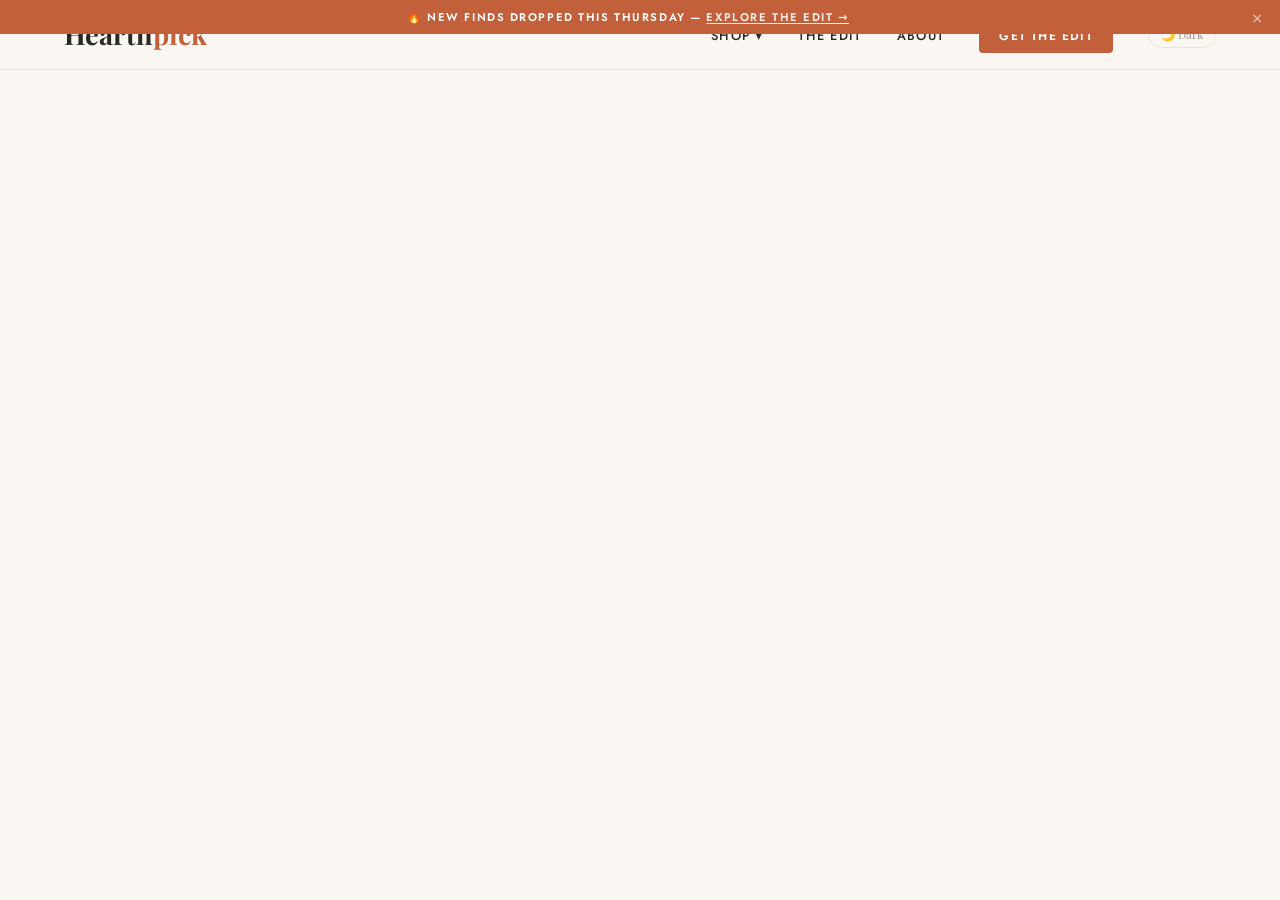
==== index.html @ 23e9a916 "Add files via upload" ====
<!DOCTYPE html>
<html lang="en">
<head>
<!-- Google tag (gtag.js) -->
<script async src="https://www.googletagmanager.com/gtag/js?id=G-DELBK9QJTK"></script>
<script>
  window.dataLayer = window.dataLayer || [];
  function gtag(){dataLayer.push(arguments);}
  gtag('js', new Date());
  gtag('config', 'G-DELBK9QJTK');
</script>
<meta name="google-site-verification" content="JN3TEXS8OAEv1GNOmNeB0DEJEFPV9AirOGUmzjS2XtY">
<meta charset="UTF-8"><meta name="viewport" content="width=device-width,initial-scale=1.0">
<title>Hearthpick — Curated Home Finds</title>
<meta name="description" content="Handpicked home finds from Amazon. Curated sofas, rugs, lamps, bedding and more — honest reviews, real prices.">
<meta name="robots" content="index, follow">
<meta name="google-site-verification" content="0DxPEw-CKQmYlOk0tA-yYCZVX04pMvRh0Mk2clGxNdI">
<meta name="p:domain_verify" content="15d2ad3180e11ae007e619813b40b7df">
<link rel="canonical" id="canonical-url" href="https://hearthpick.vercel.app/">

<!-- OpenGraph (Facebook, Pinterest, WhatsApp) -->
<meta property="og:type" content="website" id="og-type">
<meta property="og:site_name" content="Hearthpick">
<meta property="og:url" content="https://hearthpick.vercel.app/" id="og-url">
<meta property="og:title" content="Hearthpick — Curated Home Finds" id="og-title">
<meta property="og:description" content="Handpicked home finds from Amazon. Honest curation, real prices." id="og-desc">
<meta property="og:image" content="https://hearthpick.vercel.app/og-image.jpg" id="og-image">

<!-- Twitter / X Cards -->
<meta name="twitter:card" content="summary_large_image">
<meta name="twitter:title" content="Hearthpick — Curated Home Finds" id="tw-title">
<meta name="twitter:description" content="Handpicked home finds from Amazon." id="tw-desc">
<meta name="twitter:image" content="https://hearthpick.vercel.app/og-image.jpg" id="tw-image">

<!-- Pinterest verification (add your code from Pinterest after claiming site) -->
<!-- <meta name="p:domain_verify" content="YOUR_PINTEREST_CODE"/> -->

<!-- Structured Data: Organization -->
<script type="application/ld+json" id="schema-org">
{
  "@context": "https://schema.org",
  "@type": "Organization",
  "name": "Hearthpick",
  "url": "https://hearthpick.vercel.app/",
  "description": "Curated home finds and Amazon product recommendations",
  "sameAs": ["https://pinterest.com/hearthpick"]
}
</script>

<!-- DOMPurify: sanitizes HTML to prevent XSS attacks -->
<script src="https://cdnjs.cloudflare.com/ajax/libs/dompurify/3.1.5/purify.min.js"></script>
<link rel="preconnect" href="https://fonts.googleapis.com">
<link rel="stylesheet" href="https://fonts.googleapis.com/css2?family=Playfair+Display:ital,wght@0,400;0,500;0,700;1,400;1,500&family=Jost:wght@300;400;500;600&display=swap">
<style>
/* ══════════════════════════════════════════
   HEARTHPICK — SINGLE FILE BUILD
   All CSS, JS, and HTML in one file.
   Uses hash-based routing: #home, #shop,
   #blog, #post, #category, #about,
   #privacy, #terms, #disclaimer, #admin
══════════════════════════════════════════ */

/* ── RESET & ROOT ── */
*,*::before,*::after{box-sizing:border-box;margin:0;padding:0}
/* Hide all pages on initial load — JS will show correct one */
.page{display:none!important}
#initial-loader{position:fixed;inset:0;background:var(--linen);z-index:9999;display:flex;align-items:center;justify-content:center;}
#initial-loader .il-logo{font-family:'Playfair Display',Georgia,serif;font-size:1.8rem;font-weight:700;color:var(--charcoal);opacity:0;animation:ilFade .3s ease .1s forwards;}
#initial-loader .il-logo span{color:#C1603A;}
@keyframes ilFade{from{opacity:0;transform:translateY(6px)}to{opacity:1;transform:translateY(0)}}
:root{
  --terra:#C1603A;--terra-l:#E8957A;--terra-d:#8B3E22;
  --ivory:#F5EFE6;--ivory-d:#EDE3D5;
  --sage:#7A9E7E;--sage-l:#A8C4AB;--sage-d:#4E7252;
  --charcoal:#2C2825;--warm-gray:#9B8F85;--linen:#FAF7F2;
  --fd:'Playfair Display',Georgia,serif;--fb:'Jost',system-ui,sans-serif;
  --nav:70px;--max:1280px;--r:4px;--tr:0.25s ease;
}
html{scroll-behavior:smooth}
body{font-family:var(--fb);background:var(--linen);color:var(--charcoal);overflow-x:hidden;line-height:1.6}
img{max-width:100%;display:block}
a{color:inherit;text-decoration:none;cursor:pointer}
button{cursor:pointer;font-family:var(--fb)}
input,textarea,select{font-family:var(--fb)}

/* ── LAYOUT ── */
.container{max-width:var(--max);margin:0 auto;padding:0 5%}
.sp{padding:6rem 0}
.tag-label{font-size:.68rem;font-weight:600;letter-spacing:.22em;text-transform:uppercase;color:var(--terra);display:flex;align-items:center;gap:.6rem}
.tag-label::before{content:'';display:block;width:28px;height:1px;background:var(--terra)}
.sec-title{font-family:var(--fd);font-size:clamp(2rem,3.5vw,3rem);font-weight:400;line-height:1.12;color:var(--charcoal)}
.sec-title em{font-style:italic;color:var(--terra)}

/* ── BUTTONS ── */
.btn{display:inline-flex;align-items:center;gap:.5rem;padding:.85rem 2rem;font-size:.78rem;font-weight:600;letter-spacing:.14em;text-transform:uppercase;border:none;transition:var(--tr);border-radius:var(--r);cursor:pointer}
.btn-dark{background:var(--charcoal);color:white}.btn-dark:hover{background:var(--terra);transform:translateY(-1px)}
.btn-terra{background:var(--terra);color:white}.btn-terra:hover{background:var(--terra-d);transform:translateY(-1px)}
.btn-outline{background:transparent;color:var(--charcoal);border:1.5px solid var(--charcoal)}.btn-outline:hover{background:var(--charcoal);color:white}
.btn-ghost{background:transparent;color:var(--charcoal);padding:0;font-size:.82rem;letter-spacing:.06em;text-transform:none;font-weight:400}.btn-ghost:hover{color:var(--terra)}
.btn-ghost .arrow{transition:transform .2s}.btn-ghost:hover .arrow{transform:translateX(4px)}

/* ── NAV ── */
#main-nav{position:fixed;top:0;left:0;right:0;z-index:1000;height:var(--nav);background:rgba(250,247,242,.95);backdrop-filter:blur(14px);border-bottom:1px solid var(--ivory-d);transition:box-shadow .3s}
#main-nav.scrolled{box-shadow:0 2px 24px rgba(44,40,37,.08)}
.nav-inner{max-width:var(--max);margin:0 auto;padding:0 5%;height:100%;display:flex;align-items:center;justify-content:space-between}
.nav-logo{font-family:var(--fd);font-size:1.7rem;font-weight:700;color:var(--charcoal)}
.nav-logo span{color:var(--terra)}
.nav-links{display:flex;align-items:center;gap:2.2rem;list-style:none}
.nav-links a{font-size:.8rem;font-weight:500;letter-spacing:.1em;text-transform:uppercase;color:var(--charcoal);transition:color var(--tr)}
.nav-links a:hover,.nav-links a.active{color:var(--terra)}
.nav-dd{position:relative}
.dd-menu{position:absolute;top:calc(100% + 12px);left:50%;transform:translateX(-50%) translateY(-6px);background:white;border:1px solid var(--ivory-d);min-width:200px;padding:.5rem 0;opacity:0;pointer-events:none;transition:opacity .2s,transform .2s;box-shadow:0 8px 32px rgba(44,40,37,.1)}
.nav-dd:hover .dd-menu{opacity:1;pointer-events:all;transform:translateX(-50%) translateY(0)}
.dd-menu a{display:block;padding:.6rem 1.25rem;font-size:.82rem;font-weight:400;letter-spacing:.04em;text-transform:none;transition:background var(--tr)}
.dd-menu a:hover{background:var(--ivory);color:var(--terra)}
.nav-cta{background:var(--terra)!important;color:white!important;padding:.5rem 1.25rem!important;border-radius:var(--r);font-size:.75rem!important;font-weight:600!important}
.nav-cta:hover{background:var(--terra-d)!important}
.hamburger{display:none;flex-direction:column;gap:5px;background:none;border:none;padding:4px}
.hamburger span{display:block;width:24px;height:1.5px;background:var(--charcoal);transition:var(--tr)}
.mob-nav{display:none;position:fixed;top:var(--nav);left:0;right:0;bottom:0;background:var(--linen);z-index:999;padding:2.5rem 5%;flex-direction:column;overflow-y:auto}
.mob-nav.open{display:flex}
.mob-nav a{font-size:1rem;font-weight:400;padding:.85rem 0;border-bottom:1px solid var(--ivory-d);color:var(--charcoal)}
.mob-nav a:hover{color:var(--terra)}
.mob-sec{font-size:.68rem;font-weight:600;letter-spacing:.2em;text-transform:uppercase;color:var(--warm-gray);margin-top:1.25rem;padding-bottom:.5rem}

/* ── MARQUEE ── */
.marquee-bar{background:var(--charcoal);padding:.9rem 0;overflow:hidden;white-space:nowrap}
.mq-track{display:inline-flex;animation:mq 32s linear infinite}
.mq-item{display:inline-flex;align-items:center;gap:1.25rem;padding:0 2rem;font-size:.7rem;font-weight:600;letter-spacing:.2em;text-transform:uppercase;color:var(--ivory)}
.mq-dot{width:4px;height:4px;border-radius:50%;background:var(--terra-l);flex-shrink:0}
@keyframes mq{from{transform:translateX(0)}to{transform:translateX(-50%)}}

/* ── HERO ── */
.hero{display:grid;grid-template-columns:1fr 1fr;min-height:100vh;padding-top:var(--nav)}
.hero-txt{display:flex;flex-direction:column;justify-content:center;padding:5rem 5% 5rem 8%}
.h-eye{font-size:.68rem;font-weight:600;letter-spacing:.22em;text-transform:uppercase;color:var(--terra);margin-bottom:1.5rem;display:flex;align-items:center;gap:.6rem}
.h-eye::before{content:'';width:28px;height:1px;background:var(--terra)}
.h-title{font-family:var(--fd);font-size:clamp(3.2rem,5.5vw,5.2rem);font-weight:400;line-height:1.06;margin-bottom:1.75rem}
.h-title em{font-style:italic;color:var(--terra)}
.h-sub{font-size:.95rem;font-weight:300;color:var(--warm-gray);line-height:1.8;max-width:400px;margin-bottom:2.75rem}
.h-acts{display:flex;gap:1.25rem;align-items:center;flex-wrap:wrap}
.hero-vis{background:var(--ivory-d);display:grid;grid-template-columns:1fr 1fr;grid-template-rows:1fr 1fr;gap:3px}
.mc{display:flex;align-items:center;justify-content:center;position:relative;overflow:hidden}
.mc img{position:absolute;inset:0;width:100%;height:100%;object-fit:cover;transition:transform .6s ease}
.mc:hover img{transform:scale(1.05)}
.mc::after{content:'';position:absolute;inset:0;background:linear-gradient(to top,rgba(44,40,37,.5) 0%,transparent 55%);pointer-events:none}
.mc-lbl{position:absolute;bottom:1rem;left:1rem;font-family:var(--fd);font-size:.95rem;font-style:italic;color:rgba(255,255,255,.92);z-index:1;text-shadow:0 1px 4px rgba(0,0,0,.3)}
.mc1{background:#D6C9B8}.mc2{background:#B8BFAD;grid-row:span 2}.mc3{background:#C5B5A0}
.stats-bar{background:var(--ivory);padding:2.5rem 0;border-top:1px solid var(--ivory-d);border-bottom:1px solid var(--ivory-d)}
.stats-inner{display:flex;justify-content:center;gap:5rem;flex-wrap:wrap}
.s-item{text-align:center}
.s-num{font-family:var(--fd);font-size:2rem;font-weight:700;color:var(--charcoal)}
.s-lbl{font-size:.7rem;font-weight:600;letter-spacing:.16em;text-transform:uppercase;color:var(--warm-gray);margin-top:.2rem}
.cat-grid{display:grid;grid-template-columns:repeat(3,1fr);gap:1.25rem;margin-top:3.5rem}
.cat-card{position:relative;aspect-ratio:3/4;overflow:hidden;display:flex;flex-direction:column;justify-content:flex-end;text-decoration:none;cursor:pointer}
.cc-bg{position:absolute;inset:0;transition:transform .6s ease}
.cat-card:hover .cc-bg{transform:scale(1.06)}
.cc-info{position:relative;z-index:2;padding:1.75rem 1.5rem;background:linear-gradient(to top,rgba(30,22,15,.72) 0%,transparent 100%);color:white}
.cc-name{font-family:var(--fd);font-size:1.5rem;font-weight:400;font-style:italic;margin-bottom:.2rem}
.cc-cnt{font-size:.68rem;letter-spacing:.12em;text-transform:uppercase;opacity:.7}
.finds-grid{display:grid;grid-template-columns:repeat(3,1fr);gap:2rem;margin-top:3.5rem}
.blog-grid{display:grid;grid-template-columns:repeat(3,1fr);gap:2rem;margin-top:3.5rem}

/* ── PINTEREST STRIP ── */
.pint-strip{background:var(--ivory-d);padding:5rem 0;text-align:center}
.pint-ico{width:52px;height:52px;background:#E60023;border-radius:50%;display:flex;align-items:center;justify-content:center;margin:0 auto 1.5rem}
.pint-ico svg{width:26px;height:26px;fill:white}
.pint-h{font-family:var(--fd);font-size:clamp(1.8rem,3vw,2.6rem);font-weight:400;margin-bottom:.75rem}
.pint-p{font-size:.9rem;font-weight:300;color:var(--warm-gray);max-width:440px;margin:0 auto 2rem;line-height:1.7}
@keyframes fu{from{opacity:0;transform:translateY(28px)}to{opacity:1;transform:translateY(0)}}
.h-eye{animation:fu .6s ease .1s both}.h-title{animation:fu .6s ease .25s both}.h-sub{animation:fu .6s ease .4s both}.h-acts{animation:fu .6s ease .55s both}

/* ── PRODUCT CARD ── */
.product-card{background:white;border:1px solid var(--ivory-d);transition:transform .3s,box-shadow .3s;display:flex;flex-direction:column}
.product-card:hover{transform:translateY(-6px);box-shadow:0 20px 50px rgba(44,40,37,.1)}
.card-img{aspect-ratio:4/3;overflow:hidden;position:relative;display:flex;align-items:center;justify-content:center}
.card-img img{width:100%;height:100%;object-fit:cover;transition:transform .5s}
.product-card:hover .card-img img{transform:scale(1.05)}
.card-badge{position:absolute;top:1rem;left:1rem;background:var(--terra);color:white;font-size:.65rem;font-weight:600;letter-spacing:.1em;text-transform:uppercase;padding:.3rem .7rem}
.card-body{padding:1.4rem;flex:1;display:flex;flex-direction:column}
.card-source{font-size:.65rem;font-weight:600;letter-spacing:.16em;text-transform:uppercase;color:var(--warm-gray);margin-bottom:.4rem}
.card-name{font-family:var(--fd);font-size:1.15rem;font-weight:500;line-height:1.3;margin-bottom:.4rem}
.card-desc{font-size:.82rem;font-weight:300;color:var(--warm-gray);line-height:1.65;margin-bottom:1rem;flex:1}
.card-footer{display:flex;align-items:center;justify-content:space-between;padding-top:1rem;border-top:1px solid var(--ivory-d)}
.card-price{font-family:var(--fd);font-size:1.3rem;font-weight:700;color:var(--terra)}
.card-cta{font-size:.72rem;font-weight:600;letter-spacing:.1em;text-transform:uppercase;color:var(--charcoal);display:flex;align-items:center;gap:.35rem;transition:color var(--tr)}
.card-cta:hover{color:var(--terra)}

/* ── BLOG CARD ── */
.blog-card{background:white;border:1px solid var(--ivory-d);transition:transform .3s,box-shadow .3s;display:block;color:inherit;cursor:pointer}
.blog-card:hover{transform:translateY(-4px);box-shadow:0 12px 36px rgba(44,40,37,.08)}
.blog-img{overflow:hidden;position:relative;display:flex;align-items:center;justify-content:center;min-height:180px}
.blog-body{padding:1.5rem}
.blog-cat{display:inline-block;font-size:.65rem;font-weight:600;letter-spacing:.16em;text-transform:uppercase;color:var(--terra);margin-bottom:.6rem}
.blog-title{font-family:var(--fd);font-size:1.2rem;font-weight:500;line-height:1.3;margin-bottom:.75rem}
.blog-excerpt{font-size:.85rem;font-weight:300;color:var(--warm-gray);line-height:1.7;margin-bottom:1.25rem}
.blog-meta{font-size:.72rem;color:var(--warm-gray);display:flex;align-items:center;gap:.75rem}
.meta-dot{width:3px;height:3px;border-radius:50%;background:var(--warm-gray)}

/* ── NEWSLETTER ── */
.nl-wrap{background:var(--charcoal);padding:6rem 0}
.nl-inner{display:grid;grid-template-columns:1fr 1fr;gap:5rem;align-items:center}
.nl-eye{font-size:.68rem;font-weight:600;letter-spacing:.22em;text-transform:uppercase;color:var(--terra-l);margin-bottom:1.25rem;display:flex;align-items:center;gap:.6rem}
.nl-eye::before{content:'';width:28px;height:1px;background:var(--terra-l)}
.nl-title{font-family:var(--fd);font-size:clamp(2rem,3vw,2.8rem);font-weight:400;line-height:1.15;color:var(--ivory);margin-bottom:1.25rem}
.nl-title em{font-style:italic;color:var(--terra-l)}
.nl-desc{font-size:.9rem;font-weight:300;color:rgba(245,239,230,.55);line-height:1.8}
.nl-form{display:flex;flex-direction:column;gap:1rem}
.nl-input{background:rgba(255,255,255,.07);border:1px solid rgba(245,239,230,.15);color:var(--ivory);padding:.95rem 1.4rem;font-size:.9rem;outline:none;transition:border-color .2s;border-radius:var(--r)}
.nl-input::placeholder{color:rgba(245,239,230,.3)}
.nl-input:focus{border-color:var(--terra-l)}
.nl-note{font-size:.7rem;color:rgba(245,239,230,.3)}

/* ── FOOTER ── */
#footer{background:var(--charcoal);padding:5rem 0 2.5rem}
.ft-grid{display:grid;grid-template-columns:2fr 1fr 1fr 1fr;gap:4rem;margin-bottom:4rem;padding-bottom:4rem;border-bottom:1px solid rgba(245,239,230,.08)}
.ft-logo{font-family:var(--fd);font-size:1.6rem;font-weight:700;color:var(--ivory);margin-bottom:1rem;display:block}
.ft-logo span{color:var(--terra-l)}
.ft-tag{font-size:.85rem;font-weight:300;color:rgba(245,239,230,.45);line-height:1.75;margin-bottom:1.5rem}
.ft-soc{display:flex;gap:.6rem}
.soc-btn{width:38px;height:38px;border:1px solid rgba(245,239,230,.15);display:flex;align-items:center;justify-content:center;color:rgba(245,239,230,.4);font-size:.72rem;font-weight:600;transition:var(--tr);border-radius:var(--r)}
.soc-btn:hover{border-color:var(--terra-l);color:var(--terra-l)}
.ft-col h4{font-size:.68rem;font-weight:600;letter-spacing:.22em;text-transform:uppercase;color:var(--ivory);margin-bottom:1.25rem}
.ft-col ul{list-style:none;display:flex;flex-direction:column;gap:.5rem}
.ft-col ul a{font-size:.83rem;font-weight:300;color:rgba(245,239,230,.45);transition:color var(--tr)}
.ft-col ul a:hover{color:var(--terra-l)}
.ft-bot{display:flex;justify-content:space-between;align-items:flex-start;gap:2rem;flex-wrap:wrap}
.ft-copy{font-size:.75rem;color:rgba(245,239,230,.3)}
.ft-disc{font-size:.7rem;color:rgba(245,239,230,.22);max-width:520px;line-height:1.65}

/* ── BREADCRUMB ── */
.breadcrumb{padding:1.5rem 0;font-size:.78rem;color:var(--warm-gray);display:flex;align-items:center;gap:.5rem}
.breadcrumb a{color:var(--warm-gray);transition:color var(--tr);cursor:pointer}
.breadcrumb a:hover{color:var(--terra)}
.bc-sep{color:var(--ivory-d)}

/* ── PAGE HEADER ── */
.pg-hdr{padding:calc(var(--nav) + 4rem) 0 3rem;background:var(--ivory);text-align:center}
.pg-hdr h1{font-family:var(--fd);font-size:clamp(2.5rem,4vw,3.5rem);font-weight:400;margin-bottom:.75rem}
.pg-hdr p{font-size:.95rem;font-weight:300;color:var(--warm-gray);max-width:480px;margin:0 auto;line-height:1.7}

/* ── SHOP ── */
.shop-layout{display:grid;grid-template-columns:230px 1fr;gap:3rem;padding:3rem 0 6rem}
.fsb h3{font-size:.68rem;font-weight:600;letter-spacing:.2em;text-transform:uppercase;color:var(--warm-gray);margin:1.75rem 0 .75rem}
.fsb h3:first-child{margin-top:0}
.fopt{display:flex;align-items:center;gap:.5rem;margin-bottom:.4rem;cursor:pointer;font-size:.85rem;font-weight:300;color:var(--charcoal);padding:.3rem 0}
.fopt input[type=checkbox]{accent-color:var(--terra);width:14px;height:14px}
.fopt:hover{color:var(--terra)}
.fdiv{height:1px;background:var(--ivory-d);margin:1.25rem 0}
.shop-grid{display:grid;grid-template-columns:repeat(3,1fr);gap:1.75rem}
.shop-ctrl{display:flex;align-items:center;justify-content:space-between;margin-bottom:2rem;flex-wrap:wrap;gap:1rem}
.shop-cnt{font-size:.85rem;color:var(--warm-gray);font-weight:300}
.sort-sel{background:white;border:1px solid var(--ivory-d);padding:.5rem .75rem;font-size:.82rem;font-family:var(--fb);color:var(--charcoal);outline:none;border-radius:var(--r);cursor:pointer}
.no-res{grid-column:1/-1;text-align:center;padding:4rem;color:var(--warm-gray);font-family:var(--fd);font-size:1.2rem;font-style:italic}

/* ── BLOG PAGE ── */
.featured-post{display:grid;grid-template-columns:1fr 1fr;gap:0;margin:3rem 0 4rem;background:white;border:1px solid var(--ivory-d);cursor:pointer}
.fp-visual{aspect-ratio:1;display:flex;align-items:center;justify-content:center;min-height:360px}
.fp-body{padding:3.5rem;display:flex;flex-direction:column;justify-content:center}
.fp-badge{display:inline-block;background:var(--terra);color:white;font-size:.65rem;font-weight:600;letter-spacing:.14em;text-transform:uppercase;padding:.3rem .8rem;margin-bottom:1.25rem}
.fp-title{font-family:var(--fd);font-size:clamp(1.6rem,2.5vw,2rem);font-weight:500;line-height:1.25;margin-bottom:1rem}
.fp-excerpt{font-size:.9rem;font-weight:300;color:var(--warm-gray);line-height:1.8;margin-bottom:1.75rem}
.filter-pill{padding:.45rem 1.1rem;border:1px solid var(--ivory-d);background:white;border-radius:20px;font-size:.78rem;color:var(--charcoal);cursor:pointer;transition:var(--tr)}
.filter-pill:hover,.filter-pill.active{background:var(--charcoal);color:white;border-color:var(--charcoal)}
.blog-grid-full{display:grid;grid-template-columns:repeat(3,1fr);gap:2rem}

/* ── POST PAGE ── */
.post-layout{display:grid;grid-template-columns:1fr 320px;gap:4rem;padding:3rem 0 6rem}
.post-header{padding:calc(var(--nav) + 4rem) 0 3rem;background:var(--ivory)}
.post-content{font-size:.95rem;font-weight:300;line-height:1.9;color:#4A433E}
.post-content h2{font-family:var(--fd);font-size:1.6rem;font-weight:500;color:var(--charcoal);margin:2.5rem 0 1rem}
.post-content h3{font-family:var(--fd);font-size:1.2rem;font-weight:500;color:var(--charcoal);margin:2rem 0 .75rem}
.post-content p{margin-bottom:1.4rem}
.post-content ul,.post-content ol{padding-left:1.5rem;margin-bottom:1.4rem}
.post-content li{margin-bottom:.5rem}
.post-content a{color:var(--terra);text-decoration:underline}
.post-content blockquote{border-left:3px solid var(--terra);padding:.75rem 1.5rem;margin:2rem 0;background:var(--ivory);font-family:var(--fd);font-style:italic;font-size:1.05rem}
.sidebar-card{background:white;border:1px solid var(--ivory-d);padding:1.5rem;margin-bottom:1.5rem}
.sidebar-card h4{font-size:.7rem;font-weight:600;letter-spacing:.18em;text-transform:uppercase;color:var(--warm-gray);margin-bottom:1.25rem;padding-bottom:.75rem;border-bottom:1px solid var(--ivory-d)}
.sidebar-prod{display:flex;gap:.75rem;align-items:flex-start;margin-bottom:1rem;padding-bottom:1rem;border-bottom:1px solid var(--ivory);cursor:pointer}
.sidebar-prod:last-child{border-bottom:none;margin-bottom:0;padding-bottom:0}
.post-tags{display:flex;gap:.5rem;flex-wrap:wrap;margin-top:2.5rem;padding-top:2rem;border-top:1px solid var(--ivory-d)}
.post-tag{padding:.3rem .8rem;background:var(--ivory);font-size:.73rem;color:var(--warm-gray);border-radius:20px}

/* ── CATEGORY PAGE ── */
.cat-hero-section{padding:calc(var(--nav) + 4rem) 0 3.5rem}
.cat-hero-inner{display:grid;grid-template-columns:1fr 1fr;gap:4rem;align-items:center}
.cat-hero-visual{aspect-ratio:4/3;border-radius:4px;display:flex;align-items:center;justify-content:center}
.products-grid{display:grid;grid-template-columns:repeat(3,1fr);gap:2rem;margin-top:2.5rem}

/* ── ABOUT PAGE ── */
.about-hero{padding:calc(var(--nav) + 4rem) 0 4rem;background:var(--ivory)}
.about-grid{display:grid;grid-template-columns:1fr 1fr;gap:5rem;align-items:center}
.about-visual{width:100%;aspect-ratio:1;max-width:420px;border-radius:50%;background:var(--ivory-d);display:flex;align-items:center;justify-content:center;position:relative}
.about-inner{width:72%;height:72%;border-radius:50%;background:var(--sage-l);opacity:.45;display:flex;align-items:center;justify-content:center}
.about-badge{position:absolute;bottom:8%;right:8%;width:100px;height:100px;background:var(--terra);border-radius:50%;display:flex;align-items:center;justify-content:center;flex-direction:column;text-align:center;padding:1rem}
.values-grid{display:grid;grid-template-columns:repeat(3,1fr);gap:2rem;margin-top:3.5rem}
.value-card{background:white;border:1px solid var(--ivory-d);padding:2rem}
.process-steps{display:grid;grid-template-columns:repeat(4,1fr);gap:1.5rem;margin-top:3.5rem}

/* ── LEGAL PAGES ── */
.legal-page{padding-top:calc(var(--nav) + 3rem);padding-bottom:6rem}
.legal-hdr{margin-bottom:3rem;padding-bottom:2rem;border-bottom:1px solid var(--ivory-d)}
.legal-hdr h1{font-family:var(--fd);font-size:clamp(2rem,3vw,2.8rem);font-weight:400;margin-bottom:.75rem}
.legal-date{font-size:.8rem;color:var(--warm-gray)}
.legal-body h2{font-family:var(--fd);font-size:1.4rem;font-weight:500;margin:2.5rem 0 1rem}
.legal-body h3{font-family:var(--fd);font-size:1.1rem;font-weight:500;margin:1.75rem 0 .75rem}
.legal-body p{font-size:.92rem;font-weight:300;line-height:1.85;color:#5A524C;margin-bottom:1.25rem}
.legal-body ul,.legal-body ol{padding-left:1.5rem;margin-bottom:1.25rem}
.legal-body li{font-size:.92rem;font-weight:300;line-height:1.85;color:#5A524C;margin-bottom:.4rem}
.legal-body a{color:var(--terra);text-decoration:underline}
.legal-hl{background:var(--ivory);border-left:3px solid var(--terra);padding:1.25rem 1.5rem;margin:1.5rem 0;border-radius:0 var(--r) var(--r) 0}
.legal-hl p{margin-bottom:0;font-weight:400}

/* ── ADMIN ── */
.admin-wrap{min-height:100vh;background:#F4F1EC;display:none}
.admin-sb{width:260px;background:var(--charcoal);position:fixed;top:0;left:0;bottom:0;overflow-y:auto;z-index:100;display:flex;flex-direction:column}
.sb-logo{padding:1.75rem 1.5rem;border-bottom:1px solid rgba(245,239,230,.08);font-family:var(--fd);font-size:1.4rem;font-weight:700;color:var(--ivory)}
.sb-logo span{color:var(--terra-l)}
.sb-sub{font-size:.65rem;font-family:var(--fb);font-weight:400;letter-spacing:.1em;text-transform:uppercase;color:rgba(245,239,230,.3);display:block;margin-top:.2rem}
.sb-nav{padding:1.5rem 0;flex:1}
.sb-sec{font-size:.6rem;font-weight:600;letter-spacing:.24em;text-transform:uppercase;color:rgba(245,239,230,.25);padding:1rem 1.5rem .4rem}
.sb-nav a{display:flex;align-items:center;gap:.75rem;padding:.7rem 1.5rem;font-size:.85rem;font-weight:400;color:rgba(245,239,230,.55);transition:var(--tr);border-left:2px solid transparent}
.sb-nav a:hover,.sb-nav a.active{color:var(--ivory);background:rgba(255,255,255,.06);border-left-color:var(--terra-l)}
.admin-main{margin-left:260px;padding:2.5rem;flex:1;min-height:100vh;background:#F4F1EC}
.admin-top{display:flex;align-items:center;justify-content:space-between;margin-bottom:2.5rem;padding-bottom:1.5rem;border-bottom:1px solid var(--ivory-d)}
.admin-top h1{font-family:var(--fd);font-size:1.75rem;font-weight:500}
.acard{background:white;border:1px solid var(--ivory-d);border-radius:6px;padding:1.75rem;margin-bottom:1.5rem}
.acard h3{font-family:var(--fd);font-size:1.15rem;font-weight:500;margin-bottom:1.25rem;padding-bottom:.75rem;border-bottom:1px solid var(--ivory-d)}
.stat-grid{display:grid;grid-template-columns:repeat(4,1fr);gap:1.25rem;margin-bottom:2rem}
.stat-box{background:white;border:1px solid var(--ivory-d);border-radius:6px;padding:1.5rem}
.stat-box .sl{font-size:.7rem;font-weight:600;letter-spacing:.16em;text-transform:uppercase;color:var(--warm-gray);margin-bottom:.6rem}
.stat-box .sn{font-family:var(--fd);font-size:2rem;font-weight:700;color:var(--charcoal)}
.stat-box .ss{font-size:.75rem;color:var(--sage);margin-top:.25rem}
.atable{width:100%;border-collapse:collapse;font-size:.85rem}
.atable th{text-align:left;font-size:.68rem;font-weight:600;letter-spacing:.14em;text-transform:uppercase;color:var(--warm-gray);padding:0 1rem .75rem;border-bottom:1px solid var(--ivory-d)}
.atable td{padding:.9rem 1rem;border-bottom:1px solid var(--ivory);color:var(--charcoal);font-weight:300;vertical-align:middle}
.atable tr:last-child td{border-bottom:none}
.atable tr:hover td{background:var(--linen)}
.spill{display:inline-block;padding:.2rem .65rem;border-radius:20px;font-size:.68rem;font-weight:600}
.s-pub{background:#EAF4EC;color:#2A6E36}.s-dft{background:#FFF3E0;color:#8A5700}
.fg{margin-bottom:1.25rem}
.fg label{display:block;font-size:.78rem;font-weight:600;letter-spacing:.06em;color:var(--charcoal);margin-bottom:.45rem}
.fi,.fs,.ft{width:100%;background:var(--linen);border:1px solid var(--ivory-d);padding:.8rem 1rem;font-size:.88rem;font-family:var(--fb);color:var(--charcoal);outline:none;transition:border-color .2s;border-radius:var(--r)}
.fi:focus,.fs:focus,.ft:focus{border-color:var(--terra);background:white}
.ft{resize:vertical;min-height:160px;line-height:1.7}
.frow{display:grid;grid-template-columns:1fr 1fr;gap:1.25rem}
.abtn{padding:.45rem 1rem;font-size:.75rem;font-weight:600;letter-spacing:.06em;border:1px solid;border-radius:var(--r);transition:var(--tr);background:transparent;cursor:pointer}
.ab-edit{border-color:var(--charcoal);color:var(--charcoal)}.ab-edit:hover{background:var(--charcoal);color:white}
.ab-del{border-color:#c0392b;color:#c0392b}.ab-del:hover{background:#c0392b;color:white}
.alert{padding:1rem 1.25rem;border-radius:var(--r);font-size:.85rem;margin-bottom:1.25rem}
.a-ok{background:#EAF4EC;border:1px solid #A8D5B0;color:#2A6E36}
.a-err{background:#FDECEA;border:1px solid #F5B7B1;color:#922B21}
.a-inf{background:#EBF5FF;border:1px solid #AED6F1;color:#1A5276}

/* ── ROUTER PAGES ── */
.page{display:none}
.page.active{display:block}

/* ── RESPONSIVE ── */
@media(max-width:1024px){
  .nav-links{display:none}.hamburger{display:flex}
  .admin-sb{transform:translateX(-100%);transition:transform .3s}.admin-sb.open{transform:translateX(0)}
  .admin-main{margin-left:0;padding:1.5rem}
  .stat-grid{grid-template-columns:repeat(2,1fr)}
  .nl-inner{grid-template-columns:1fr;gap:3rem}
  .ft-grid{grid-template-columns:1fr 1fr;gap:2.5rem}
  .post-layout{grid-template-columns:1fr}
  .cat-hero-inner{grid-template-columns:1fr}
  .shop-layout{grid-template-columns:1fr}
  .fsb{display:flex;gap:1rem;flex-wrap:wrap;align-items:center}
  .fsb h3{margin:0;white-space:nowrap}
  .shop-grid{grid-template-columns:repeat(2,1fr)}
}
@media(max-width:900px){
  .hero{grid-template-columns:1fr}.hero-vis{min-height:50vh}
  .cat-grid{grid-template-columns:repeat(2,1fr)}
  .finds-grid{grid-template-columns:repeat(2,1fr)}
  .blog-grid{grid-template-columns:1fr}
  .stats-inner{gap:3rem}
  .featured-post{grid-template-columns:1fr}
  .blog-grid-full{grid-template-columns:repeat(2,1fr)}
  .values-grid{grid-template-columns:repeat(2,1fr)}
  .process-steps{grid-template-columns:repeat(2,1fr)}
  .about-grid{grid-template-columns:1fr}
  .products-grid{grid-template-columns:repeat(2,1fr)}
}
@media(max-width:640px){
  .stat-grid{grid-template-columns:1fr}.frow{grid-template-columns:1fr}
  .ft-grid{grid-template-columns:1fr}.ft-bot{flex-direction:column}
}
@media(max-width:600px){
  .cat-grid{grid-template-columns:1fr}.finds-grid{grid-template-columns:1fr}
  .shop-grid{grid-template-columns:1fr}
  .blog-grid-full{grid-template-columns:1fr}
  .values-grid{grid-template-columns:1fr}
  .process-steps{grid-template-columns:1fr}
  .products-grid{grid-template-columns:1fr}
}
/* ── DARK MODE ── */
body.dark-mode{--linen:#1A1814;--ivory:#201E1B;--ivory-d:#2A2722;--charcoal:#F5EFE6;--warm-gray:#A89B8C;--terra:#D4845A;--terra-d:#B8694A;background:#141210;color:#F5EFE6;}
body.dark-mode #main-nav{background:rgba(20,18,16,.96);}
body.dark-mode .product-card,body.dark-mode .acard,body.dark-mode .blog-card{background:#1E1C19;border-color:#2A2722;}
body.dark-mode #footer{background:#0E0D0B;}
body.dark-mode .fi,body.dark-mode .ft,body.dark-mode .fs{background:#1E1C19;border-color:#2A2722;color:#F5EFE6;}
body.dark-mode .mob-nav{background:#1A1814;}
.dm-btn{background:none;border:1px solid var(--ivory-d);border-radius:20px;padding:5px 12px;cursor:pointer;font-size:.72rem;display:flex;align-items:center;gap:5px;color:var(--warm-gray);transition:all .2s;font-family:var(--fd);}
.dm-btn:hover{border-color:var(--terra);color:var(--terra);}
/* ── BACK TO TOP ── */
#btt{position:fixed;bottom:32px;right:32px;width:44px;height:44px;background:var(--terra);color:white;border:none;border-radius:50%;cursor:pointer;font-size:18px;display:flex;align-items:center;justify-content:center;opacity:0;pointer-events:none;transition:opacity .3s,transform .2s;z-index:800;box-shadow:0 4px 16px rgba(0,0,0,.2);}
#btt.show{opacity:1;pointer-events:all;}
#btt:hover{transform:translateY(-3px);}
/* ── QUICK VIEW ── */
#qv-ov{position:fixed;inset:0;background:rgba(44,40,37,.65);z-index:3000;display:none;align-items:center;justify-content:center;padding:20px;}
#qv-ov.open{display:flex;}
#qv-box{background:white;border-radius:8px;width:100%;max-width:700px;max-height:90vh;overflow-y:auto;display:grid;grid-template-columns:1fr 1fr;position:relative;}
#qv-img{overflow:hidden;border-radius:8px 0 0 8px;background:var(--ivory);display:flex;align-items:center;justify-content:center;min-height:320px;}
#qv-img img{width:100%;height:100%;object-fit:cover;}
#qv-img span{font-family:var(--fd);font-size:1rem;font-style:italic;color:var(--warm-gray);padding:2rem;text-align:center;}
#qv-info{padding:2rem;display:flex;flex-direction:column;gap:.7rem;}
.qv-close{position:absolute;top:10px;right:10px;background:rgba(44,40,37,.7);color:white;border:none;border-radius:50%;width:32px;height:32px;font-size:18px;cursor:pointer;display:flex;align-items:center;justify-content:center;z-index:10;}
#qv-cat{font-size:.7rem;letter-spacing:.12em;text-transform:uppercase;color:var(--warm-gray);}
#qv-name{font-family:var(--fd);font-size:1.45rem;font-weight:500;line-height:1.25;}
#qv-desc{font-size:.88rem;color:var(--warm-gray);line-height:1.7;flex:1;}
#qv-price{font-family:var(--fd);font-size:1.7rem;font-weight:700;color:var(--terra);}
#qv-src{font-size:.75rem;color:var(--warm-gray);}
.qv-shop{display:block;background:var(--terra);color:white;text-align:center;padding:.85rem;border-radius:var(--r);font-size:.78rem;font-weight:600;letter-spacing:.08em;text-transform:uppercase;text-decoration:none;margin-top:.5rem;transition:background .2s;}
.qv-shop:hover{background:var(--terra-d);}
@media(max-width:600px){#qv-box{grid-template-columns:1fr;}#qv-img{border-radius:8px 8px 0 0;min-height:220px;}}
/* ── NEW THIS WEEK ── */
.ntw-strip{background:var(--charcoal);padding:5rem 0;}
.ntw-strip .tag-label{color:var(--terra-l, #E8A882);}
.ntw-strip .sec-title{color:white;}
.ntw-badge{background:var(--terra);color:white;font-size:.65rem;letter-spacing:.1em;text-transform:uppercase;padding:.2rem .55rem;border-radius:3px;font-weight:600;margin-left:.4rem;vertical-align:middle;}
/* ── LOAD MORE ── */
.lm-wrap{text-align:center;margin-top:3rem;}
.lm-btn{background:var(--charcoal);color:white;border:none;padding:.9rem 2.5rem;font-size:.78rem;letter-spacing:.1em;text-transform:uppercase;cursor:pointer;border-radius:var(--r);transition:background .2s;font-family:var(--fd);}
.lm-btn:hover{background:var(--terra);}
.lm-btn:disabled{opacity:.4;cursor:not-allowed;}

/* ── ANNOUNCEMENT BAR ── */
#ann-bar{background:var(--terra);color:white;padding:.55rem 3rem .55rem 1.5rem;text-align:center;font-size:.7rem;font-weight:600;letter-spacing:.14em;text-transform:uppercase;position:relative;overflow:hidden;z-index:1001;line-height:1.5;}
#ann-bar a{color:white;text-decoration:underline;text-underline-offset:2px;opacity:.9;}
#ann-bar a:hover{opacity:1;}
.ann-close{position:absolute;right:.75rem;top:50%;transform:translateY(-50%);background:none;border:none;color:white;font-size:1.1rem;cursor:pointer;opacity:.6;padding:.1rem .4rem;line-height:1;}
.ann-close:hover{opacity:1;}
.ann-msg{display:none;}.ann-msg.active{display:inline;}

/* ── EMAIL POPUP ── */
#ep-ov{position:fixed;inset:0;background:rgba(30,24,18,.72);z-index:4000;display:none;align-items:center;justify-content:center;padding:20px;backdrop-filter:blur(6px);}
#ep-ov.open{display:flex;}
#ep-box{background:var(--linen);max-width:500px;width:100%;position:relative;border-radius:2px;overflow:hidden;animation:epIn .35s cubic-bezier(.22,.68,0,1.2);}
@keyframes epIn{from{opacity:0;transform:translateY(24px) scale(.96)}to{opacity:1;transform:translateY(0) scale(1)}}
.ep-visual{background:var(--charcoal);padding:2.5rem 2.5rem 1.5rem;text-align:center;position:relative;}
.ep-visual::after{content:'✦ ✦ ✦';color:var(--terra-l);font-size:.6rem;letter-spacing:.4em;display:block;margin-top:1rem;opacity:.5;}
.ep-tag{font-size:.62rem;font-weight:600;letter-spacing:.28em;text-transform:uppercase;color:var(--terra-l);margin-bottom:1rem;display:flex;align-items:center;justify-content:center;gap:.75rem;}
.ep-tag::before,.ep-tag::after{content:'';display:block;width:24px;height:1px;background:var(--terra-l);}
.ep-title{font-family:var(--fd);font-size:clamp(1.7rem,4vw,2.3rem);font-weight:400;line-height:1.1;color:var(--ivory);}
.ep-title em{font-style:italic;color:var(--terra-l);}
.ep-sub{font-size:.82rem;font-weight:300;color:rgba(245,239,230,.5);line-height:1.7;margin-top:.75rem;}
.ep-form{padding:2rem 2.5rem 2.5rem;}
.ep-input{width:100%;background:white;border:1px solid var(--ivory-d);padding:.85rem 1.2rem;font-size:.9rem;font-family:var(--fb);color:var(--charcoal);outline:none;border-radius:var(--r);margin-bottom:.7rem;transition:border-color .2s;}
.ep-input:focus{border-color:var(--terra);}
.ep-note{font-size:.67rem;color:var(--warm-gray);margin-top:.85rem;text-align:center;}
.ep-skip{background:none;border:none;font-size:.67rem;color:var(--warm-gray);text-decoration:underline;text-underline-offset:2px;cursor:pointer;margin-top:.5rem;display:block;width:100%;text-align:center;font-family:var(--fb);}
.ep-skip:hover{color:var(--charcoal);}
.ep-close{position:absolute;top:.6rem;right:.7rem;background:rgba(255,255,255,.1);border:none;font-size:1.1rem;color:rgba(245,239,230,.6);cursor:pointer;width:28px;height:28px;border-radius:50%;display:flex;align-items:center;justify-content:center;line-height:1;z-index:2;}
.ep-close:hover{background:rgba(255,255,255,.2);color:white;}

/* ── PRICE ANCHOR SECTION ── */
.pa-pill{background:transparent;border:1px solid rgba(245,239,230,.2);color:rgba(245,239,230,.55);padding:.4rem 1.1rem;font-size:.7rem;font-weight:600;letter-spacing:.1em;text-transform:uppercase;border-radius:20px;cursor:pointer;transition:all .2s;font-family:var(--fb);}
.pa-pill:hover,.pa-pill.active{background:var(--terra);border-color:var(--terra);color:white;}
.pa-scroll{display:grid;grid-template-columns:repeat(4,1fr);gap:1.5rem;margin-top:2.5rem;}
@media(max-width:900px){.pa-scroll{grid-template-columns:repeat(2,1fr);}}
@media(max-width:600px){.pa-scroll{grid-template-columns:1fr;}}

/* ── TRENDING STRIP ── */
.trend-badge{display:inline-flex;align-items:center;gap:.35rem;background:rgba(193,96,58,.15);color:var(--terra);font-size:.65rem;font-weight:700;letter-spacing:.1em;text-transform:uppercase;padding:.25rem .65rem;border-radius:20px;border:1px solid rgba(193,96,58,.25);}
.trend-badge::before{content:'🔥';font-size:.7rem;}

/* ── PRODUCT PAGE ── */
.prod-page-grid{display:grid;grid-template-columns:1fr 1fr;gap:5rem;align-items:start;padding:4rem 0 6rem}
.prod-img-wrap{position:relative;aspect-ratio:1/1;background:var(--ivory);border-radius:var(--r);overflow:hidden;display:flex;align-items:center;justify-content:center;}
.prod-img-wrap img{width:100%;height:100%;object-fit:cover;}
.prod-img-placeholder{font-family:var(--fd);font-size:1rem;font-style:italic;color:var(--warm-gray);text-align:center;padding:2rem;}
.prod-info{display:flex;flex-direction:column;gap:1.25rem;}
.prod-source-badge{font-size:.65rem;font-weight:600;letter-spacing:.18em;text-transform:uppercase;color:var(--warm-gray);}
.prod-page-title{font-family:var(--fd);font-size:clamp(1.8rem,3vw,2.6rem);font-weight:400;line-height:1.12;color:var(--charcoal);}
.prod-page-price{font-family:var(--fd);font-size:2.2rem;font-weight:700;color:var(--terra);}
.prod-page-desc{font-size:.95rem;font-weight:300;color:var(--warm-gray);line-height:1.85;}
.prod-page-cta{display:flex;align-items:center;justify-content:center;gap:.6rem;background:var(--terra);color:white;padding:1.1rem 2.5rem;font-size:.82rem;font-weight:600;letter-spacing:.12em;text-transform:uppercase;border-radius:var(--r);transition:background .2s,transform .2s;text-decoration:none;width:100%;box-sizing:border-box;}
.prod-page-cta:hover{background:var(--terra-d);transform:translateY(-2px);}
.prod-meta-row{display:flex;gap:2rem;padding:1.25rem 0;border-top:1px solid var(--ivory-d);border-bottom:1px solid var(--ivory-d);}
.prod-meta-item{display:flex;flex-direction:column;gap:.2rem;}
.prod-meta-label{font-size:.62rem;font-weight:600;letter-spacing:.16em;text-transform:uppercase;color:var(--warm-gray);}
.prod-meta-val{font-size:.85rem;font-weight:500;color:var(--charcoal);}
.prod-share-row{display:flex;align-items:center;gap:.75rem;font-size:.75rem;color:var(--warm-gray);}
.prod-share-btn{background:none;border:1px solid var(--ivory-d);padding:.4rem .9rem;font-size:.7rem;font-weight:600;letter-spacing:.08em;text-transform:uppercase;cursor:pointer;border-radius:var(--r);color:var(--charcoal);transition:var(--tr);font-family:var(--fb);}
.prod-share-btn:hover{background:var(--charcoal);color:white;border-color:var(--charcoal);}
.prod-related{padding:5rem 0;background:var(--ivory);}
@media(max-width:860px){.prod-page-grid{grid-template-columns:1fr;gap:2.5rem;}}
</style>

</head>
<body>
<!-- Initial loader — prevents homepage flash on direct URL visits -->
<div id="initial-loader"><div class="il-logo">Hearth<span>pick</span></div></div>

<!-- ══ ANNOUNCEMENT BAR ══ -->
<div id="ann-bar">
  <span class="ann-msg active" id="ann-0">🔥 New finds dropped this Thursday — <a onclick="goto('shop');return false;" href="#">explore the edit →</a></span>
  <span class="ann-msg" id="ann-1">✦ Curated from Amazon, Wayfair, IKEA &amp; beyond — no paid placements, ever</span>
  <span class="ann-msg" id="ann-2">📌 50K+ Pinterest saves — <a href="https://pinterest.com/hearthpick" target="_blank" rel="noopener">Follow us for daily home inspo →</a></span>
  <button class="ann-close" onclick="this.closest('#ann-bar').remove();updateNavOffset();" title="Dismiss">×</button>
</div>

<!-- ══ NAV ══ -->
<nav id="main-nav">
  <div class="nav-inner">
    <a class="nav-logo" id="nav-logo">Hearth<span>pick</span></a>
    <ul class="nav-links">
      <li class="nav-dd"><a href="#">Shop ▾</a>
        <div class="dd-menu" id="nav-cat-dd"></div>
      </li>
      <li><a onclick="goto('blog')" id="nav-blog">The Edit</a></li>
      <li><a onclick="goto('about')" id="nav-about">About</a></li>
      <li><a onclick="goto('home');setTimeout(()=>document.getElementById('newsletter')?.scrollIntoView({behavior:'smooth'}),300)" class="nav-cta">Get the Edit</a></li>
      <li><button class="dm-btn" id="dm-toggle-btn" onclick="toggleDarkMode()" title="Toggle dark mode">🌙 Dark</button></li>
    </ul>
    <button class="hamburger" id="hbg"><span></span><span></span><span></span></button>
  </div>
</nav>
<div class="mob-nav" id="mob-nav">
  <a onclick="goto('home');closeMob()">Home</a>
  <div class="mob-sec">Shop by Room</div>
  <div id="mob-cat-links"></div>
  <a onclick="goto('shop');closeMob()">All Finds</a>
  <div class="mob-sec">Explore</div>
  <a onclick="goto('blog');closeMob()">The Edit (Blog)</a>
  <a onclick="goto('about');closeMob()">About</a>
</div>

<!-- ══ PAGES ══ -->
<div id="app">

<!-- HOME -->
<div class="page active" id="page-home">
<section class="hero">
  <div class="hero-txt">
    <div class="h-eye">The Home Finds People Save Obsessively</div>
    <h1 class="h-title">Your Home<br>Could Look <em>This</em><br>Good.</h1>
    <p class="h-sub">500+ hand-picked finds from Amazon, Wayfair &amp; IKEA. We obsess over quality, price, and what actually looks expensive. You just shop.</p>
    <div class="h-acts">
      <button class="btn btn-dark" onclick="goto('shop')">See the Finds</button>
      <button class="btn btn-ghost" onclick="goto('home');setTimeout(()=>document.getElementById('newsletter')?.scrollIntoView({behavior:'smooth'}),300)">Get weekly drops <span class="arrow">→</span></button>
    </div>
    <div style="margin-top:2rem;display:flex;align-items:center;gap:.75rem;flex-wrap:wrap">
      <span style="font-size:.7rem;font-weight:600;letter-spacing:.1em;text-transform:uppercase;color:var(--warm-gray)">Trusted by</span>
      <span style="display:flex;gap:.5rem;align-items:center">
        <span style="background:var(--ivory);border:1px solid var(--ivory-d);border-radius:20px;padding:.25rem .8rem;font-size:.68rem;font-weight:600;color:var(--charcoal)">📌 50K+ Pinterest saves</span>
        <span style="background:var(--ivory);border:1px solid var(--ivory-d);border-radius:20px;padding:.25rem .8rem;font-size:.68rem;font-weight:600;color:var(--charcoal)">✦ No paid posts</span>
      </span>
    </div>
  </div>
  <div class="hero-vis">
    <div class="mc mc1">
      <img src="[data-uri]" alt="Living Room" loading="eager">
      <span class="mc-lbl">Living</span>
    </div>
    <div class="mc mc2">
      <img src="[data-uri]" alt="Bedroom" loading="eager">
      <span class="mc-lbl">Bedroom</span>
    </div>
    <div class="mc mc3">
      <img src="[data-uri]" alt="Kitchen" loading="eager">
      <span class="mc-lbl">Kitchen</span>
    </div>
  </div>
</section>
<div class="marquee-bar"><div class="mq-track" id="mq"></div></div>
<div class="stats-bar">
  <div class="stats-inner">
    <div class="s-item"><div class="s-num">500+</div><div class="s-lbl">Finds Curated</div></div>
    <div class="s-item"><div class="s-num">50K+</div><div class="s-lbl">Pinterest Saves</div></div>
    <div class="s-item"><div class="s-num">$0</div><div class="s-lbl">Paid Placements</div></div>
    <div class="s-item"><div class="s-num">Weekly</div><div class="s-lbl">Fresh Drops</div></div>
  </div>
</div>
<section class="sp" style="background:var(--linen)">
  <div class="container">
    <div class="tag-label">Browse by room</div>
    <h2 class="sec-title" style="margin-top:1rem">Find your <em>perfect</em> space</h2>
    <div class="cat-grid" id="home-cat-grid"></div>
    <div style="text-align:center;margin-top:2.5rem"><button class="btn btn-outline" onclick="goto('shop')">View All Categories</button></div>
  </div>
</section>
<section class="sp" style="background:var(--ivory)">
  <div class="container">
    <div style="display:flex;align-items:flex-end;justify-content:space-between;flex-wrap:wrap;gap:1rem">
      <div>
        <div class="tag-label">Editor's picks</div>
        <h2 class="sec-title" style="margin-top:1rem">Finds That Make <em>Guests Ask</em><br>Where You Got It</h2>
        <p style="font-size:.85rem;color:var(--warm-gray);margin-top:.6rem;font-weight:300;max-width:360px;line-height:1.75">Pieces that look like they cost 3× what they do. Featured this week.</p>
      </div>
      <button class="btn btn-ghost" onclick="goto('shop')">See all finds <span class="arrow">→</span></button>
    </div>
    <div class="finds-grid" id="home-finds-grid"></div>
  </div>
</section>

<!-- PRICE ANCHOR — BUDGET LUXURY SECTION -->
<section style="background:var(--charcoal);padding:6rem 0;overflow:hidden">
  <div class="container">
    <div style="display:flex;align-items:flex-end;justify-content:space-between;flex-wrap:wrap;gap:1.5rem;margin-bottom:0">
      <div>
        <div class="tag-label" style="color:var(--terra-l)">Budget Luxury</div>
        <h2 class="sec-title" style="margin-top:.75rem;color:white">Looks <em>Expensive.</em><br>Costs Nothing Like It.</h2>
        <p style="font-size:.88rem;color:rgba(245,239,230,.45);margin-top:.75rem;font-weight:300;max-width:380px;line-height:1.8">The finds your guests think you splurged on. Filter by what you're actually willing to spend.</p>
      </div>
      <div style="display:flex;gap:.5rem;flex-wrap:wrap;align-self:flex-start;margin-top:1rem" id="pa-pills">
        <button class="pa-pill active" onclick="filterPriceAnchor(this,'all')">All</button>
        <button class="pa-pill" onclick="filterPriceAnchor(this,'0-25')">Under $25</button>
        <button class="pa-pill" onclick="filterPriceAnchor(this,'0-50')">Under $50</button>
        <button class="pa-pill" onclick="filterPriceAnchor(this,'0-100')">Under $100</button>
      </div>
    </div>
    <div class="pa-scroll" id="pa-scroll"></div>
    <div style="text-align:center;margin-top:2.5rem">
      <button class="btn btn-ghost" style="color:rgba(245,239,230,.65);font-size:.8rem" onclick="goto('shop')">Browse all finds <span class="arrow">→</span></button>
    </div>
  </div>
</section>

<!-- NEW THIS WEEK STRIP -->
<section class="ntw-strip">
  <div class="container">
    <div style="display:flex;align-items:flex-end;justify-content:space-between;flex-wrap:wrap;gap:1rem;margin-bottom:2.5rem">
      <div>
        <div class="tag-label" style="color:var(--terra-l)">Just dropped</div>
        <h2 class="sec-title" style="margin-top:.75rem;color:white">New This Week <span class="ntw-badge">Just In</span></h2>
        <p style="font-size:.88rem;color:rgba(245,239,230,.45);margin-top:.6rem;font-weight:300;max-width:360px;line-height:1.8">Fresh Thursday drops. These are the ones selling out fast — don't sleep on them.</p>
      </div>
      <button class="btn btn-ghost" style="color:rgba(245,239,230,.7);border-color:rgba(245,239,230,.25)" onclick="goto('shop')">Shop all finds →</button>
    </div>
    <div class="finds-grid" id="ntw-grid"></div>
  </div>
</section>

<section class="sp" style="background:var(--linen)">
  <div class="container">
    <div style="display:flex;align-items:flex-end;justify-content:space-between;flex-wrap:wrap;gap:1rem">
      <div>
        <div class="tag-label">From the blog</div>
        <h2 class="sec-title" style="margin-top:1rem">The Finds <em>With</em> Context</h2>
        <p style="font-size:.85rem;color:var(--warm-gray);margin-top:.6rem;font-weight:300;max-width:360px;line-height:1.75">Room breakdowns, styling guides, and why certain pieces make a home feel expensive.</p>
      </div>
      <button class="btn btn-ghost" onclick="goto('blog')">All articles <span class="arrow">→</span></button>
    </div>
    <div class="blog-grid" id="home-blog-grid"></div>
  </div>
</section>
<div class="pint-strip">
  <div class="pint-ico"><svg viewBox="0 0 24 24"><path d="M12 0C5.373 0 0 5.373 0 12c0 5.084 3.163 9.426 7.627 11.174-.105-.949-.2-2.405.042-3.441.218-.937 1.407-5.965 1.407-5.965s-.359-.719-.359-1.782c0-1.668.967-2.914 2.171-2.914 1.023 0 1.518.769 1.518 1.69 0 1.029-.655 2.568-.994 3.995-.283 1.194.599 2.169 1.777 2.169 2.133 0 3.772-2.249 3.772-5.495 0-2.873-2.064-4.882-5.012-4.882-3.414 0-5.418 2.561-5.418 5.207 0 1.031.397 2.138.893 2.738a.36.36 0 0 1 .083.345l-.333 1.36c-.053.22-.174.267-.402.161-1.499-.698-2.436-2.889-2.436-4.649 0-3.785 2.75-7.262 7.929-7.262 4.163 0 7.398 2.967 7.398 6.931 0 4.136-2.607 7.464-6.227 7.464-1.216 0-2.359-.632-2.75-1.378l-.748 2.853c-.271 1.043-1.002 2.35-1.492 3.146C9.57 23.812 10.763 24 12 24c6.627 0 12-5.373 12-12S18.627 0 12 0z"/></svg></div>
  <h2 class="pint-h">50,000+ Saves on <em style="font-family:var(--fd);font-style:italic;color:var(--terra)">Pinterest</em></h2>
  <p class="pint-p">50+ boards. Daily pins. The home inspiration feed people keep coming back to — join them.</p>
  <a id="home-pint-btn" class="btn btn-terra" target="_blank" rel="noopener">Follow Hearthpick on Pinterest →</a>
</div>
<div id="home-nl"></div>
<div id="home-ft"></div>
</div><!-- /page-home -->

<!-- SHOP -->
<div class="page" id="page-shop">
<div class="pg-hdr">
  <div class="container">
    <div class="tag-label" style="justify-content:center;margin-bottom:1rem">All Finds</div>
    <h1>The Complete <em style="font-family:var(--fd);font-style:italic;color:var(--terra)">Edit</em></h1>
    <p>Every piece we've curated, filtered to find exactly what your home needs.</p>
  </div>
</div>
<div class="container">
  <nav class="breadcrumb"><a onclick="goto('home')">Home</a><span class="bc-sep">›</span><span>Shop All</span></nav>
  <div class="shop-layout">
    <aside class="fsb">
      <h3>Room</h3><div id="shop-cat-filters"></div>
      <div class="fdiv"></div>
      <h3>Source</h3><div id="shop-src-filters"></div>
      <div class="fdiv"></div>
      <h3>Price</h3>
      <label class="fopt"><input type="checkbox" data-price="0-50" onchange="renderShop()"> Under $50</label>
      <label class="fopt"><input type="checkbox" data-price="50-150" onchange="renderShop()"> $50 – $150</label>
      <label class="fopt"><input type="checkbox" data-price="150-400" onchange="renderShop()"> $150 – $400</label>
      <label class="fopt"><input type="checkbox" data-price="400-9999" onchange="renderShop()"> $400+</label>
      <div class="fdiv"></div>
      <button class="btn btn-outline" onclick="clearShopFilters()" style="width:100%;font-size:.75rem">Clear Filters</button>
    </aside>
    <div>
      <div class="shop-ctrl">
        <span class="shop-cnt" id="shop-cnt"></span>
        <select class="sort-sel" id="shop-sort" onchange="renderShop()">
          <option value="new">Newest First</option>
          <option value="asc">Price: Low to High</option>
          <option value="desc">Price: High to Low</option>
          <option value="name">Name A–Z</option>
        </select>
      </div>
      <div class="shop-grid" id="shop-grid"></div>
      <div class="lm-wrap" id="lm-wrap" style="display:none">
        <button class="lm-btn" id="load-more-btn" onclick="loadMoreProds()">Load More Finds</button>
      </div>
    </div>
  </div>
</div>
<div id="shop-nl"></div>
<div id="shop-ft"></div>
</div><!-- /page-shop -->

<!-- BLOG -->
<div class="page" id="page-blog">
<div style="background:var(--ivory);padding:calc(var(--nav) + 4rem) 0 3.5rem;text-align:center">
  <div class="container">
    <div class="tag-label" style="justify-content:center;margin-bottom:1rem">Editorial</div>
    <h1 style="font-family:var(--fd);font-size:clamp(2.8rem,5vw,4.5rem);font-weight:400;margin-bottom:.75rem">The <em style="font-style:italic;color:var(--terra)">Edit</em></h1>
    <p style="font-size:.95rem;font-weight:300;color:var(--warm-gray);max-width:480px;margin:0 auto;line-height:1.75">Home styling guides, curated room breakdowns, and the stories behind our favourite finds.</p>
  </div>
</div>
<div class="container" style="padding-bottom:6rem">
  <nav class="breadcrumb"><a onclick="goto('home')">Home</a><span class="bc-sep">›</span><span>The Edit</span></nav>
  <div id="blog-featured"></div>
  <div style="display:flex;gap:.75rem;margin-bottom:2.5rem;flex-wrap:wrap" id="blog-filters"></div>
  <div class="blog-grid-full" id="blog-grid-full"></div>
</div>
<div id="blog-nl"></div>
<div id="blog-ft"></div>
</div><!-- /page-blog -->

<!-- POST -->
<div class="page" id="page-post">
<div class="post-header" id="post-hero-bg">
  <div class="container">
    <nav class="breadcrumb"><a onclick="goto('home')">Home</a><span class="bc-sep">›</span><a onclick="goto('blog')">The Edit</a><span class="bc-sep">›</span><span id="post-bc">Article</span></nav>
    <div style="max-width:720px">
      <a class="blog-cat" id="post-cat-lbl" onclick="goto('blog')">Editorial</a>
      <h1 id="post-title-el" style="font-family:var(--fd);font-size:clamp(2rem,4vw,3.2rem);font-weight:400;line-height:1.12;margin:1rem 0">Loading…</h1>
      <div style="font-size:.8rem;color:var(--warm-gray);display:flex;align-items:center;gap:.75rem">
        <span id="post-author-el"></span><span style="width:3px;height:3px;border-radius:50%;background:var(--warm-gray)"></span><span id="post-date-el"></span>
      </div>
    </div>
  </div>
</div>
<div class="container">
  <div class="post-layout">
    <article>
      <div class="post-content" id="post-content-el"></div>
      <div class="post-tags" id="post-tags-el"></div>
    </article>
    <aside>
      <div class="sidebar-card">
        <h4>Featured Finds</h4>
        <div id="post-sidebar-finds"></div>
      </div>
      <div class="sidebar-card" style="background:var(--charcoal);border-color:var(--charcoal)">
        <h4 style="color:rgba(245,239,230,.4);border-color:rgba(245,239,230,.1)">Get The Edit</h4>
        <p style="font-size:.82rem;color:rgba(245,239,230,.55);font-weight:300;line-height:1.7;margin-bottom:1rem">Weekly finds in your inbox. No spam.</p>
        <div id="post-sidebar-msg" style="display:none;margin-bottom:.75rem"></div>
        <input type="email" class="nl-input" id="post-sidebar-email" placeholder="Your email" style="margin-bottom:.75rem">
        <button class="btn btn-terra" style="width:100%;justify-content:center" onclick="sidebarSub()">Subscribe Free</button>
      </div>
    </aside>
  </div>
</div>
<div id="post-nl"></div>
<div id="post-ft"></div>
</div><!-- /page-post -->

<!-- PRODUCT PAGE -->
<div class="page" id="page-product">
<div style="background:var(--linen);padding-top:2rem">
  <div class="container">
    <nav class="breadcrumb"><a onclick="goto('home')">Home</a><span class="bc-sep">›</span><a onclick="goto('shop')">Shop</a><span class="bc-sep">›</span><span id="prod-bc">Product</span></nav>
  </div>
</div>
<div class="container">
  <div class="prod-page-grid">
    <div class="prod-img-wrap" id="prod-img-wrap">
      <span class="prod-img-placeholder">Loading…</span>
    </div>
    <div class="prod-info">
      <div class="prod-source-badge" id="prod-source"></div>
      <h1 class="prod-page-title" id="prod-title">Loading…</h1>
      <div class="prod-page-price" id="prod-price"></div>
      <div class="prod-meta-row">
        <div class="prod-meta-item">
          <span class="prod-meta-label">Category</span>
          <span class="prod-meta-val" id="prod-cat-name">—</span>
        </div>
        <div class="prod-meta-item">
          <span class="prod-meta-label">Ships From</span>
          <span class="prod-meta-val">Amazon US</span>
        </div>
        <div class="prod-meta-item">
          <span class="prod-meta-label">Returns</span>
          <span class="prod-meta-val">30 Days Free</span>
        </div>
      </div>
      <p class="prod-page-desc" id="prod-desc"></p>
      <a id="prod-cta" href="#" target="_blank" rel="noopener sponsored" class="prod-page-cta">Shop Now on Amazon →</a>
      <div class="prod-share-row">
        <span>Share:</span>
        <button class="prod-share-btn" onclick="shareProdPinterest()">Pinterest</button>
        <button class="prod-share-btn" onclick="shareProdCopy()">Copy Link</button>
      </div>
      <p style="font-size:.68rem;color:var(--warm-gray);line-height:1.6;margin-top:.5rem">✦ Affiliate disclosure: We may earn a small commission when you shop through our links, at no extra cost to you.</p>
    </div>
  </div>
</div>
<div class="prod-related">
  <div class="container">
    <div class="tag-label">You might also like</div>
    <h2 class="sec-title" style="margin-top:1rem">More <em>Finds</em> Like This</h2>
    <div class="finds-grid" id="prod-related-grid" style="margin-top:2.5rem"></div>
  </div>
</div>
<div id="prod-nl"></div>
<div id="prod-ft"></div>
</div><!-- /page-product -->

<!-- CATEGORY -->
<div class="page" id="page-category">
<section class="cat-hero-section" id="cat-hero-section" style="background:var(--ivory)">
  <div class="container">
    <nav class="breadcrumb"><a onclick="goto('home')">Home</a><span class="bc-sep">›</span><a onclick="goto('shop')">Shop</a><span class="bc-sep">›</span><span id="cat-bc">Category</span></nav>
    <div class="cat-hero-inner">
      <div>
        <div class="tag-label" id="cat-tag-lbl">Room</div>
        <h1 id="cat-title-el" style="font-family:var(--fd);font-size:clamp(2.5rem,4vw,3.5rem);font-weight:400;margin:1rem 0">Category</h1>
        <p id="cat-desc-el" style="font-size:.95rem;font-weight:300;color:var(--warm-gray);line-height:1.8;max-width:420px"></p>
      </div>
      <div class="cat-hero-visual" id="cat-hero-visual"></div>
    </div>
  </div>
</section>
<section style="padding:4rem 0 6rem;background:var(--linen)">
  <div class="container">
    <div style="display:flex;align-items:center;justify-content:space-between;flex-wrap:wrap;gap:1rem">
      <span id="cat-prod-count" style="font-size:.85rem;color:var(--warm-gray)"></span>
      <select class="sort-sel" id="cat-sort" onchange="renderCatProducts()">
        <option value="newest">Newest First</option>
        <option value="price-asc">Price: Low to High</option>
        <option value="price-desc">Price: High to Low</option>
      </select>
    </div>
    <div class="products-grid" id="cat-products-grid"></div>
  </div>
</section>
<div id="cat-nl"></div>
<div id="cat-ft"></div>
</div><!-- /page-category -->

<!-- ABOUT -->
<div class="page" id="page-about">
<section class="about-hero">
  <div class="container">
    <nav class="breadcrumb"><a onclick="goto('home')">Home</a><span class="bc-sep">›</span><span>About</span></nav>
    <div class="about-grid">
      <div class="about-visual">
        <div class="about-inner"><span style="font-family:var(--fd);font-size:6rem;font-weight:400;font-style:italic;color:var(--sage-d);opacity:.7">H</span></div>
        <div class="about-badge"><div style="font-family:var(--fd);font-size:1.8rem;font-weight:700;color:white;line-height:1">500+</div><div style="font-size:.58rem;font-weight:600;letter-spacing:.1em;text-transform:uppercase;color:rgba(255,255,255,.8);margin-top:.2rem">Finds Curated</div></div>
      </div>
      <div>
        <div class="tag-label">Our story</div>
        <h1 style="font-family:var(--fd);font-size:clamp(2.2rem,4vw,3.2rem);font-weight:400;line-height:1.12;margin:1rem 0 1.5rem">We <em style="font-style:italic;color:var(--terra)">obsess</em> so you don't have to.</h1>
        <p style="font-size:.93rem;font-weight:300;color:var(--warm-gray);line-height:1.85;margin-bottom:1.25rem">Hearthpick started as a personal Pinterest board — a place to save the home finds that were actually worth buying, not just saving. It grew into something bigger when people started asking where we found things.</p>
        <p style="font-size:.93rem;font-weight:300;color:var(--warm-gray);line-height:1.85;margin-bottom:1.25rem">Every item on this site has been researched, vetted, and chosen because it genuinely makes a home better. No paid placements. No filler. No recommendations we wouldn't make to a close friend.</p>
        <p style="font-size:.93rem;font-weight:300;color:var(--warm-gray);line-height:1.85;margin-bottom:2rem">We earn a small commission when you shop through our links, at no extra cost to you. That's what keeps the lights on and the finds coming every week.</p>
        <button class="btn btn-dark" onclick="document.getElementById('about-contact').scrollIntoView({behavior:'smooth'})">Get in Touch</button>
      </div>
    </div>
  </div>
</section>
<section style="padding:6rem 0;background:var(--linen)">
  <div class="container">
    <div class="tag-label">What we stand for</div>
    <h2 class="sec-title" style="margin-top:1rem">Our <em>principles</em></h2>
    <div class="values-grid">
      <div class="value-card"><div style="width:44px;height:44px;background:var(--ivory);border-radius:50%;display:flex;align-items:center;justify-content:center;font-size:1.2rem;margin-bottom:1.25rem">✦</div><h3 style="font-family:var(--fd);font-size:1.15rem;font-weight:500;margin-bottom:.75rem">Honest Curation</h3><p style="font-size:.85rem;font-weight:300;color:var(--warm-gray);line-height:1.75">We never feature something we wouldn't buy ourselves. Poor reviews, flimsy quality, or style over substance — it doesn't make the cut.</p></div>
      <div class="value-card"><div style="width:44px;height:44px;background:var(--ivory);border-radius:50%;display:flex;align-items:center;justify-content:center;font-size:1.2rem;margin-bottom:1.25rem">◎</div><h3 style="font-family:var(--fd);font-size:1.15rem;font-weight:500;margin-bottom:.75rem">Full Transparency</h3><p style="font-size:.85rem;font-weight:300;color:var(--warm-gray);line-height:1.75">Every affiliate link is clearly disclosed. Commissions never influence our recommendations — we've turned down sponsored placements.</p></div>
      <div class="value-card"><div style="width:44px;height:44px;background:var(--ivory);border-radius:50%;display:flex;align-items:center;justify-content:center;font-size:1.2rem;margin-bottom:1.25rem">◈</div><h3 style="font-family:var(--fd);font-size:1.15rem;font-weight:500;margin-bottom:.75rem">Every Budget</h3><p style="font-size:.85rem;font-weight:300;color:var(--warm-gray);line-height:1.75">Great homes aren't built on big budgets. We curate from $15 accent pieces to investment sofas — real life isn't one-size-fits-all.</p></div>
      <div class="value-card"><div style="width:44px;height:44px;background:var(--ivory);border-radius:50%;display:flex;align-items:center;justify-content:center;font-size:1.2rem;margin-bottom:1.25rem">❋</div><h3 style="font-family:var(--fd);font-size:1.15rem;font-weight:500;margin-bottom:.75rem">Weekly Freshness</h3><p style="font-size:.85rem;font-weight:300;color:var(--warm-gray);line-height:1.75">Every Thursday we drop new finds across all categories, with a newsletter edit that goes to subscribers first.</p></div>
      <div class="value-card"><div style="width:44px;height:44px;background:var(--ivory);border-radius:50%;display:flex;align-items:center;justify-content:center;font-size:1.2rem;margin-bottom:1.25rem">◇</div><h3 style="font-family:var(--fd);font-size:1.15rem;font-weight:500;margin-bottom:.75rem">Real Research</h3><p style="font-size:.85rem;font-weight:300;color:var(--warm-gray);line-height:1.75">We read reviews, check return rates, compare materials, and often order before recommending. We retire finds with poor long-term feedback.</p></div>
      <div class="value-card"><div style="width:44px;height:44px;background:var(--ivory);border-radius:50%;display:flex;align-items:center;justify-content:center;font-size:1.2rem;margin-bottom:1.25rem">○</div><h3 style="font-family:var(--fd);font-size:1.15rem;font-weight:500;margin-bottom:.75rem">Privacy First</h3><p style="font-size:.85rem;font-weight:300;color:var(--warm-gray);line-height:1.75">We collect only what we need. We don't sell subscriber data. Ever. <a onclick="goto('privacy')" style="color:var(--terra);cursor:pointer">See our Privacy Policy</a>.</p></div>
    </div>
  </div>
</section>
<section style="padding:5rem 0;background:var(--charcoal);text-align:center" id="about-contact">
  <div class="container">
    <h2 style="font-family:var(--fd);font-size:2rem;font-weight:400;color:var(--ivory);margin-bottom:.75rem">Get in <em style="font-style:italic">touch</em></h2>
    <p style="font-size:.9rem;font-weight:300;color:rgba(245,239,230,.5);margin-bottom:1.75rem">Questions, collaborations, or just want to say hello? We read every email.</p>
    <a id="about-contact-email" href="/cdn-cgi/l/email-protection#573f323b3b38173f323625233f273e343c7934383a" class="btn btn-terra"><span class="__cf_email__" data-cfemail="224a474e4e4d624a474350564a524b41490c414d4f">[email&#160;protected]</span></a>
  </div>
</section>
<div id="about-nl"></div>
<div id="about-ft"></div>
</div><!-- /page-about -->

<!-- PRIVACY -->
<div class="page" id="page-privacy">
<div class="legal-page"><div class="container" style="max-width:760px">
  <nav class="breadcrumb"><a onclick="goto('home')">Home</a><span class="bc-sep">›</span><span>Privacy Policy</span></nav>
  <div class="legal-hdr"><h1>Privacy Policy</h1><p class="legal-date">Last updated: March 18, 2026</p></div>
  <div class="legal-body">
    <div class="legal-hl"><p><strong>Plain English summary:</strong> We collect only your name and email if you subscribe to our newsletter. We do not sell your data. We use standard analytics. We are an affiliate site and disclose that clearly.</p></div>
    <h2>1. Who We Are</h2><p>Hearthpick ("we," "us," or "our") operates this website — a curated home finds and affiliate marketing platform. Contact us at <a href="/cdn-cgi/l/email-protection" class="__cf_email__" data-cfemail="177f727b7b78577f727665637f677e747c3974787a">[email&#160;protected]</a>.</p>
    <h2>2. What Information We Collect</h2><h3>2.1 Information You Provide</h3><p>We collect the following only when you voluntarily provide it:</p><ul><li><strong>Newsletter subscriptions:</strong> Your first name and email address.</li><li><strong>Contact inquiries:</strong> Any information included when you email us directly.</li></ul>
    <h3>2.2 Information Collected Automatically</h3><p>When you visit our site, we may automatically receive: browser type and version, pages visited and time spent, referring website, approximate geographic location (country/region only), and device type.</p>
    <h3>2.3 Cookies</h3><p>We use cookies for basic site functionality and analytics. We do not use advertising cookies. You can disable cookies in your browser settings.</p>
    <h2>3. How We Use Your Information</h2><p>We use the information we collect to: send our weekly newsletter to opted-in subscribers, respond to contact inquiries, analyse site traffic and improve content, and comply with legal obligations.</p>
    <h2>4. How We Share Your Information</h2><p>We do not sell, rent, or trade your personal information to third parties.</p>
    <h2>5. Affiliate Links and Third-Party Sites</h2><p>Our site contains affiliate links to third-party retailers. When you click these links and make purchases, we may earn a commission. These third-party sites have their own privacy policies.</p>
    <h2>6. Your Rights</h2><p>You may have the right to access, correct, or delete the personal data we hold about you. Email <a href="/cdn-cgi/l/email-protection" class="__cf_email__" data-cfemail="0f676a6363604f676a6e7d7b677f666c64216c6062">[email&#160;protected]</a> to exercise these rights. We respond within 30 days.</p>
    <h2>7. Contact Us</h2><p>Questions? Email: <a href="/cdn-cgi/l/email-protection" class="__cf_email__" data-cfemail="e28a878e8e8da28a878390968a928b8189cc818d8f">[email&#160;protected]</a></p>
  </div>
</div></div>
<div id="privacy-ft"></div>
</div><!-- /page-privacy -->

<!-- TERMS -->
<div class="page" id="page-terms">
<div class="legal-page"><div class="container" style="max-width:760px">
  <nav class="breadcrumb"><a onclick="goto('home')">Home</a><span class="bc-sep">›</span><span>Terms of Service</span></nav>
  <div class="legal-hdr"><h1>Terms of Service</h1><p class="legal-date">Last updated: March 18, 2026</p></div>
  <div class="legal-body">
    <h2>1. Acceptance of Terms</h2><p>By accessing or using this website, you agree to be bound by these Terms of Service. If you do not agree, please do not use the site.</p>
    <h2>2. Description of Service</h2><p>Hearthpick is a curated home finds and content platform. We earn commissions through affiliate marketing programs when visitors purchase products through links on our site.</p>
    <h2>3. Intellectual Property</h2><p>All content on this site is the property of Hearthpick or its content suppliers and is protected by applicable copyright laws.</p>
    <h2>4. Third-Party Links and Affiliate Relationships</h2><p>Our site contains affiliate links to third-party websites. See our full <a onclick="goto('disclaimer')" style="color:var(--terra);cursor:pointer">Affiliate Disclaimer</a> for details.</p>
    <h2>5. Disclaimer of Warranties</h2><p>The site and its content are provided on an "as is" basis without warranties of any kind.</p>
    <h2>6. Limitation of Liability</h2><p>Hearthpick shall not be liable for any indirect, incidental, or consequential damages arising from your use of the site.</p>
    <h2>7. Contact Information</h2><p>Questions? Email: <a href="/cdn-cgi/l/email-protection" class="__cf_email__" data-cfemail="5f373a3333301f373a3e2d2b372f363c34713c3032">[email&#160;protected]</a></p>
  </div>
</div></div>
<div id="terms-ft"></div>
</div><!-- /page-terms -->

<!-- AFFILIATE DISCLAIMER -->
<div class="page" id="page-disclaimer">
<div class="legal-page"><div class="container" style="max-width:760px">
  <nav class="breadcrumb"><a onclick="goto('home')">Home</a><span class="bc-sep">›</span><span>Affiliate Disclaimer</span></nav>
  <div class="legal-hdr"><h1>Affiliate Disclaimer</h1><p class="legal-date">Last updated: March 18, 2026</p></div>
  <div class="legal-body">
    <div class="legal-hl"><p><strong>In plain English:</strong> Some links on this site pay us a small commission if you buy through them. It costs you nothing extra and never changes what we recommend.</p></div>
    <h2>FTC Disclosure</h2><p>In accordance with FTC guidelines (16 C.F.R. Part 255), Hearthpick discloses that it participates in affiliate marketing programs. When you click certain links and make a purchase, we may receive a commission at no additional cost to you.</p>
    <h2>Affiliate Programs We Participate In</h2><ul><li><strong>Amazon Associates:</strong> As an Amazon Associate, we earn from qualifying purchases.</li><li><strong>Wayfair Affiliate Program</strong></li><li><strong>Target Affiliate Program</strong></li><li><strong>IKEA Affiliate Program</strong></li></ul>
    <h2>Our Editorial Independence</h2><p>Affiliate relationships do not influence our editorial decisions. Products are selected based on quality, value, and relevance — not commission rate.</p>
    <h2>No Additional Cost to You</h2><p>When you purchase through our affiliate links, the price you pay is identical to what you would pay navigating directly to the retailer.</p>
    <h2>Contact</h2><p>Questions? Email: <a href="/cdn-cgi/l/email-protection" class="__cf_email__" data-cfemail="254d4049494a654d404457514d554c464e0b464a48">[email&#160;protected]</a></p>
  </div>
</div></div>
<div id="disclaimer-ft"></div>
</div><!-- /page-disclaimer -->

<!-- ADMIN -->
<div class="page" id="page-admin">
<div id="admin-login" style="position:fixed;inset:0;background:var(--charcoal);display:flex;align-items:center;justify-content:center;z-index:9999">
  <div style="background:white;padding:2.5rem;width:360px;max-width:90%">
    <div style="font-family:var(--fd);font-size:1.6rem;font-weight:700;color:var(--charcoal);margin-bottom:.3rem">Hearth<span style="color:var(--terra)">pick</span></div>
    <div style="font-size:.72rem;letter-spacing:.14em;text-transform:uppercase;color:var(--warm-gray);margin-bottom:2rem">Admin Panel</div>
    <div id="admin-login-err" style="background:#FDECEA;color:#922B21;font-size:.78rem;padding:.65rem .85rem;margin-bottom:.85rem;display:none">Incorrect PIN.</div>
    <div class="fg"><label>Admin PIN</label><input type="password" class="fi" id="admin-pin-input" placeholder="Enter PIN" onkeydown="if(event.key==='Enter')adminLogin()"></div>
    <button class="btn btn-terra" style="width:100%;justify-content:center;margin-top:.5rem" onclick="adminLogin()">Sign In</button>
  </div>
</div>
<div id="admin-app" style="display:none">
  <div class="admin-sb" id="admin-sb">
    <div class="sb-logo">Hearth<span>pick</span><span class="sb-sub">Admin</span></div>
    <nav class="sb-nav">
      <div class="sb-sec">Overview</div>
      <a onclick="adminPage('dashboard')" id="asb-dashboard" class="active">📊 Dashboard</a>
      <div class="sb-sec">Content</div>
      <a onclick="adminPage('products')" id="asb-products">📦 Products / Finds</a>
      <a onclick="adminPage('posts')" id="asb-posts">📝 Blog Posts</a>
      <a onclick="adminPage('categories')" id="asb-categories">🗂 Categories</a>
      <div class="sb-sec">Audience</div>
      <a onclick="adminPage('analytics')" id="asb-analytics">📈 Analytics</a>
      <a onclick="adminPage('subscribers')" id="asb-subscribers">👥 Subscribers</a>
      <div class="sb-sec">Site</div>
      <a onclick="adminPage('settings')" id="asb-settings">⚙️ Settings</a>
    </nav>
    <div style="padding:1rem 1.5rem;border-top:1px solid rgba(245,239,230,.06);font-size:.73rem;color:rgba(245,239,230,.22)">
      <a onclick="goto('home')" style="color:var(--terra-l);cursor:pointer">← View Site</a> &nbsp;·&nbsp;
      <span onclick="adminLogout()" style="cursor:pointer">Logout</span>
    </div>
  </div>
  <div class="admin-main">
    <div class="admin-top"><h1 id="admin-page-title">Dashboard</h1></div>
    <!-- Dashboard -->
    <div id="apg-dashboard">
      <div class="stat-grid" id="admin-stats"></div>
      <div style="display:grid;grid-template-columns:1fr 1fr;gap:1.5rem">
        <div class="acard"><h3>Recent Finds</h3><table class="atable"><thead><tr><th>Product</th><th>Price</th><th>Status</th></tr></thead><tbody id="admin-dash-prods"></tbody></table></div>
        <div class="acard"><h3>Recent Posts</h3><table class="atable"><thead><tr><th>Title</th><th>Date</th><th>Status</th></tr></thead><tbody id="admin-dash-posts"></tbody></table></div>
      </div>
    </div>
    <!-- Products -->
    <div id="apg-products" style="display:none">
      <div style="display:flex;justify-content:space-between;align-items:center;margin-bottom:1.5rem">
        <h2 style="font-family:var(--fd);font-size:1.4rem;font-weight:500">Products / Finds</h2>
        <button class="btn btn-terra" onclick="openProdModal()">+ Add New Find</button>
      </div>
      <div class="acard"><h3>All Finds <input type="text" class="fi" id="prod-search" placeholder="Search…" style="width:200px;float:right;padding:.4rem .7rem;font-size:.82rem" oninput="renderAdminProds()"></h3>
        <table class="atable"><thead><tr><th>Title</th><th>Category</th><th>Price</th><th>Source</th><th>Status</th><th>Actions</th></tr></thead><tbody id="admin-prod-rows"></tbody></table>
      </div>
    </div>
    <!-- Posts -->
    <div id="apg-posts" style="display:none">
      <div style="display:flex;justify-content:space-between;align-items:center;margin-bottom:1.5rem">
        <h2 style="font-family:var(--fd);font-size:1.4rem;font-weight:500">Blog Posts</h2>
        <button class="btn btn-terra" onclick="openPostModal()">+ New Post</button>
      </div>
      <div class="acard"><h3>All Posts</h3>
        <table class="atable"><thead><tr><th>Title</th><th>Category</th><th>Date</th><th>Status</th><th>Actions</th></tr></thead><tbody id="admin-post-rows"></tbody></table>
      </div>
    </div>
    <!-- Categories -->
    <div id="apg-categories" style="display:none">
      <div style="display:flex;justify-content:space-between;align-items:center;margin-bottom:1.5rem">
        <h2 style="font-family:var(--fd);font-size:1.4rem;font-weight:500">Categories</h2>
        <button class="btn btn-terra" onclick="openCatModal()">+ Add Category</button>
      </div>
      <div class="acard"><h3>All Categories</h3>
        <table class="atable"><thead><tr><th>Name</th><th>Slug</th><th>Description</th><th>Actions</th></tr></thead><tbody id="admin-cat-rows"></tbody></table>
      </div>
    </div>
    <!-- Subscribers -->
    <div id="apg-subscribers" style="display:none">
      <div style="display:flex;justify-content:space-between;align-items:center;margin-bottom:1.5rem">
        <h2 style="font-family:var(--fd);font-size:1.4rem;font-weight:500">Subscribers</h2>
        <button class="btn btn-outline" onclick="exportSubsCSV()">Export CSV</button>
      </div>
      <div class="acard"><h3>All Subscribers</h3>
        <table class="atable"><thead><tr><th>Name</th><th>Email</th><th>Date</th><th>Actions</th></tr></thead><tbody id="admin-sub-rows"></tbody></table>
      </div>
    </div>
    <!-- Analytics -->
    <div id="apg-analytics" style="display:none">
      <div style="display:flex;justify-content:space-between;align-items:center;margin-bottom:1.5rem;flex-wrap:wrap;gap:1rem">
        <h2 style="font-family:var(--fd);font-size:1.4rem;font-weight:500">Analytics</h2>
        <div style="display:flex;gap:.6rem;align-items:center">
          <select id="analytics-range" class="fs" style="padding:.4rem .7rem;font-size:.82rem;width:auto" onchange="renderAnalytics()">
            <option value="7">Last 7 days</option>
            <option value="30" selected>Last 30 days</option>
            <option value="90">Last 90 days</option>
            <option value="all">All time</option>
          </select>
          <button class="btn btn-outline" onclick="clearAnalytics()" style="font-size:.78rem;padding:.4rem .9rem">Clear Data</button>
        </div>
      </div>
      <!-- Stat cards -->
      <div id="analytics-stats" style="display:grid;grid-template-columns:repeat(4,1fr);gap:1rem;margin-bottom:1.5rem"></div>
      <!-- Charts row -->
      <div style="display:grid;grid-template-columns:2fr 1fr;gap:1.5rem;margin-bottom:1.5rem">
        <div class="acard">
          <h3 style="margin-bottom:1.25rem">Page Views Over Time</h3>
          <canvas id="analytics-views-chart" height="180"></canvas>
        </div>
        <div class="acard">
          <h3 style="margin-bottom:1.25rem">Devices</h3>
          <canvas id="analytics-device-chart" height="180"></canvas>
        </div>
      </div>
      <!-- Sources + Pages row -->
      <div style="display:grid;grid-template-columns:1fr 1fr;gap:1.5rem;margin-bottom:1.5rem">
        <div class="acard">
          <h3 style="margin-bottom:1rem">Traffic Sources</h3>
          <div id="analytics-sources"></div>
        </div>
        <div class="acard">
          <h3 style="margin-bottom:1rem">Top Pages</h3>
          <div id="analytics-pages"></div>
        </div>
      </div>
      <!-- Countries + Products row -->
      <div style="display:grid;grid-template-columns:1fr 1fr;gap:1.5rem">
        <div class="acard">
          <h3 style="margin-bottom:1rem">Visitor Countries</h3>
          <div id="analytics-countries"></div>
        </div>
        <div class="acard">
          <h3 style="margin-bottom:1rem">Top Product Clicks</h3>
          <div id="analytics-products"></div>
        </div>
      </div>
    </div>
    <!-- Settings -->
    <div id="apg-settings" style="display:none">
      <h2 style="font-family:var(--fd);font-size:1.4rem;font-weight:500;margin-bottom:1.5rem">Site Settings</h2>
      <div class="acard"><h3>General</h3>
        <div class="frow"><div class="fg"><label>Site Name</label><input class="fi" id="s-name"></div><div class="fg"><label>Tagline</label><input class="fi" id="s-tagline"></div></div>
        <div class="frow"><div class="fg"><label>Admin Email</label><input class="fi" id="s-email" type="email"></div><div class="fg"><label>Pinterest URL</label><input class="fi" id="s-pin" type="url"></div></div>
        <div class="frow"><div class="fg"><label>Instagram URL</label><input class="fi" id="s-ig" type="url"></div><div class="fg"><label>Admin PIN</label><input class="fi" id="s-adminpin"></div></div>
      </div>
      <div class="acard"><h3>Legal</h3>
        <div class="fg"><label>Affiliate Disclosure (footer text)</label><textarea class="ft" id="s-disc" style="min-height:90px"></textarea></div>
      </div>
      <button class="btn btn-terra" onclick="saveSettings()">Save Settings</button>
    </div>
  </div>
</div>
<!-- Product Modal -->
<div id="prod-modal" style="display:none;position:fixed;inset:0;background:rgba(44,40,37,.55);z-index:2000;align-items:center;justify-content:center">
  <div style="background:white;padding:2rem;width:620px;max-width:95%;max-height:90vh;overflow-y:auto;border-radius:6px">
    <div style="display:flex;justify-content:space-between;align-items:center;margin-bottom:1.5rem"><h3 id="prod-modal-title" style="font-family:var(--fd);font-size:1.2rem;font-weight:500">Add New Find</h3><button onclick="closeProdModal()" style="background:none;border:none;font-size:1.5rem;cursor:pointer;color:var(--warm-gray)">×</button></div>
    <input type="hidden" id="pm-id">
    <div class="frow"><div class="fg"><label>Title *</label><input class="fi" id="pm-title" placeholder="Linen Tufted Sofa"></div><div class="fg"><label>Category</label><select class="fs" id="pm-cat"></select></div></div>
    <div class="frow"><div class="fg"><label>Price (USD)</label><input class="fi" id="pm-price" type="number" placeholder="149"></div><div class="fg"><label>Source</label><input class="fi" id="pm-src" value="Amazon" readonly style="background:var(--ivory);color:var(--warm-gray);cursor:not-allowed"></div></div>
    <div class="fg"><label>Affiliate URL *</label><input class="fi" id="pm-url" type="url" placeholder="https://amazon.com/dp/..."></div>
    <div class="fg"><label>Description</label><textarea class="ft" id="pm-desc" style="min-height:80px"></textarea></div>
    <div class="fg"><label>Product Image</label>
      <div style="display:flex;flex-direction:column;gap:.6rem">
        <div style="display:flex;gap:.5rem;align-items:center">
          <input class="fi" id="pm-img-url" type="url" placeholder="Paste image URL (e.g. from Amazon)" style="flex:1" oninput="pmImgPreview(this.value)">
          <label style="cursor:pointer;background:var(--terra);color:white;padding:.45rem .9rem;border-radius:3px;font-size:.78rem;white-space:nowrap;display:flex;align-items:center;gap:.35rem">
            <span>📁 Upload</span>
            <input type="file" id="pm-img-file" accept="image/*" style="display:none" onchange="pmImgFileRead(this)">
          </label>
        </div>
        <div id="pm-img-preview" style="display:none;position:relative;width:100%;max-height:160px;overflow:hidden;border-radius:4px;border:1px solid var(--ivory-d)">
          <img id="pm-img-thumb" src="" alt="Preview" style="width:100%;max-height:160px;object-fit:cover;display:block">
          <button onclick="pmImgClear()" style="position:absolute;top:6px;right:6px;background:rgba(44,40,37,.7);color:white;border:none;border-radius:50%;width:24px;height:24px;cursor:pointer;font-size:14px;line-height:1;display:flex;align-items:center;justify-content:center">×</button>
        </div>
        <p style="font-size:.75rem;color:var(--warm-gray);margin:0">Paste an Amazon image URL or upload a file from your device.</p>
      </div>
    </div>
    <div class="frow"><div class="fg"><label>Badge</label><input class="fi" id="pm-badge" placeholder="New Find / Under $50"></div><div class="fg"><label>Status</label><select class="fs" id="pm-status"><option value="published">Published</option><option value="draft">Draft</option></select></div></div>
    <div class="fg" style="flex-direction:row;align-items:center;gap:.5rem;display:flex"><input type="checkbox" id="pm-feat" style="width:16px;height:16px"><label for="pm-feat" style="font-size:.82rem;margin:0;font-weight:400">Feature on homepage</label></div>
    <div style="display:flex;gap:.75rem;justify-content:flex-end;margin-top:1.25rem">
      <button class="abtn ab-edit" onclick="closeProdModal()">Cancel</button>
      <button class="btn btn-terra" onclick="saveProd()">Save Find</button>
    </div>
  </div>
</div>
<!-- Post Modal -->
<div id="post-modal-admin" style="display:none;position:fixed;inset:0;background:rgba(44,40,37,.55);z-index:2000;align-items:center;justify-content:center">
  <div style="background:white;padding:2rem;width:700px;max-width:95%;max-height:90vh;overflow-y:auto;border-radius:6px">
    <div style="display:flex;justify-content:space-between;align-items:center;margin-bottom:1.5rem"><h3 id="post-modal-title" style="font-family:var(--fd);font-size:1.2rem;font-weight:500">New Blog Post</h3><button onclick="closePostModal()" style="background:none;border:none;font-size:1.5rem;cursor:pointer;color:var(--warm-gray)">×</button></div>
    <input type="hidden" id="bm-id">
    <div class="fg"><label>Title *</label><input class="fi" id="bm-title" placeholder="10 Amazon Home Finds Under $50…" oninput="document.getElementById('bm-slug').value=slug(this.value);document.getElementById('bm-slug-preview').textContent=slug(this.value)||'your-slug'"></div>
    <div class="fg"><label>Slug (URL)</label><input class="fi" id="bm-slug" placeholder="amazon-home-finds-under-50" style="font-family:monospace;font-size:.82rem" oninput="document.getElementById('bm-slug-preview').textContent=this.value||'your-slug'"><span style="font-size:.72rem;color:var(--warm-gray);margin-top:.3rem;display:block">hearthpick.vercel.app/post/<span id="bm-slug-preview">your-slug</span></span></div>
    <div class="frow"><div class="fg"><label>Category</label><select class="fs" id="bm-cat"></select></div><div class="fg"><label>Status</label><select class="fs" id="bm-status"><option value="published">Published</option><option value="draft">Draft</option></select></div></div>
    <div class="fg"><label>Excerpt</label><textarea class="ft" id="bm-excerpt" style="min-height:72px" placeholder="Short summary…"></textarea></div>
    <div class="fg"><label>Content</label>
      <div style="border:1px solid var(--ivory-d);border-radius:var(--r);overflow:hidden">
        <!-- Editor Toolbar -->
        <div style="display:flex;flex-wrap:wrap;gap:3px;padding:8px;background:var(--linen);border-bottom:1px solid var(--ivory-d)">
          <button type="button" onclick="ef('bold')" title="Bold" style="font-weight:700;width:30px;height:30px;border:1px solid var(--ivory-d);background:white;border-radius:3px;cursor:pointer;font-size:.85rem">B</button>
          <button type="button" onclick="ef('italic')" title="Italic" style="font-style:italic;width:30px;height:30px;border:1px solid var(--ivory-d);background:white;border-radius:3px;cursor:pointer;font-size:.85rem">I</button>
          <button type="button" onclick="ef('underline')" title="Underline" style="text-decoration:underline;width:30px;height:30px;border:1px solid var(--ivory-d);background:white;border-radius:3px;cursor:pointer;font-size:.85rem">U</button>
          <div style="width:1px;background:var(--ivory-d);margin:2px 4px"></div>
          <button type="button" onclick="efb('h2')" title="Heading 2" style="width:36px;height:30px;border:1px solid var(--ivory-d);background:white;border-radius:3px;cursor:pointer;font-size:.75rem;font-weight:600">H2</button>
          <button type="button" onclick="efb('h3')" title="Heading 3" style="width:36px;height:30px;border:1px solid var(--ivory-d);background:white;border-radius:3px;cursor:pointer;font-size:.75rem;font-weight:600">H3</button>
          <button type="button" onclick="efb('p')" title="Paragraph" style="width:30px;height:30px;border:1px solid var(--ivory-d);background:white;border-radius:3px;cursor:pointer;font-size:.75rem">¶</button>
          <div style="width:1px;background:var(--ivory-d);margin:2px 4px"></div>
          <button type="button" onclick="ef('insertUnorderedList')" title="Bullet List" style="width:30px;height:30px;border:1px solid var(--ivory-d);background:white;border-radius:3px;cursor:pointer;font-size:.85rem">•≡</button>
          <button type="button" onclick="ef('insertOrderedList')" title="Numbered List" style="width:30px;height:30px;border:1px solid var(--ivory-d);background:white;border-radius:3px;cursor:pointer;font-size:.85rem">1≡</button>
          <div style="width:1px;background:var(--ivory-d);margin:2px 4px"></div>
          <button type="button" onclick="eLink()" title="Insert Link" style="width:30px;height:30px;border:1px solid var(--ivory-d);background:white;border-radius:3px;cursor:pointer;font-size:.8rem">🔗</button>
          <button type="button" onclick="eImg()" title="Insert Image URL" style="width:30px;height:30px;border:1px solid var(--ivory-d);background:white;border-radius:3px;cursor:pointer;font-size:.8rem">🖼</button>
          <button type="button" onclick="eProduct()" title="Attach Amazon Product" style="height:30px;padding:0 8px;border:1px solid var(--terra);background:white;border-radius:3px;cursor:pointer;font-size:.72rem;font-weight:600;color:var(--terra)">+ Amazon Product</button>
          <div style="width:1px;background:var(--ivory-d);margin:2px 4px"></div>
          <button type="button" onclick="ef('undo')" title="Undo" style="width:30px;height:30px;border:1px solid var(--ivory-d);background:white;border-radius:3px;cursor:pointer;font-size:.8rem">↩</button>
          <button type="button" onclick="ef('redo')" title="Redo" style="width:30px;height:30px;border:1px solid var(--ivory-d);background:white;border-radius:3px;cursor:pointer;font-size:.8rem">↪</button>
        </div>
        <!-- Editable content area -->
        <div id="bm-editor" contenteditable="true" style="min-height:280px;padding:1.25rem;font-size:.88rem;line-height:1.75;outline:none;background:white;font-family:var(--fb)" oninput="syncEditor()"></div>
      </div>
      <!-- Hidden textarea synced with editor -->
      <textarea id="bm-content" style="display:none"></textarea>
    </div>
    <div class="fg" style="flex-direction:row;align-items:center;gap:.5rem;display:flex"><input type="checkbox" id="bm-feat" style="width:16px;height:16px"><label for="bm-feat" style="font-size:.82rem;margin:0;font-weight:400">Feature on homepage</label></div>
    <div style="display:flex;gap:.75rem;justify-content:flex-end;margin-top:1.25rem">
      <button class="abtn ab-edit" onclick="closePostModal()">Cancel</button>
      <button class="btn btn-terra" onclick="savePost()">Save Post</button>
    </div>
  </div>
</div>
<!-- Cat Modal -->
<div id="cat-modal-admin" style="display:none;position:fixed;inset:0;background:rgba(44,40,37,.55);z-index:2000;align-items:center;justify-content:center">
  <div style="background:white;padding:2rem;width:460px;max-width:95%;border-radius:6px">
    <div style="display:flex;justify-content:space-between;align-items:center;margin-bottom:1.5rem"><h3 id="cat-modal-title" style="font-family:var(--fd);font-size:1.2rem;font-weight:500">Add Category</h3><button onclick="closeCatModal()" style="background:none;border:none;font-size:1.5rem;cursor:pointer;color:var(--warm-gray)">×</button></div>
    <input type="hidden" id="cm-id">
    <div class="fg"><label>Name *</label><input class="fi" id="cm-name" oninput="document.getElementById('cm-slug').value=slug(this.value)"></div>
    <div class="fg"><label>Slug</label><input class="fi" id="cm-slug"></div>
    <div class="fg"><label>Description</label><textarea class="ft" id="cm-desc" style="min-height:80px"></textarea></div>
    <div style="display:flex;gap:.75rem;justify-content:flex-end;margin-top:1.25rem">
      <button class="abtn ab-edit" onclick="closeCatModal()">Cancel</button>
      <button class="btn btn-terra" onclick="saveCat()">Save</button>
    </div>
  </div>
</div>
</div><!-- /page-admin -->

</div><!-- /app -->

<script>
/* ══════════════════════════════════════════
   ⚙️  SUPABASE CONFIG — PASTE YOUR VALUES HERE
   After creating your project at supabase.com:
   Project Settings → API → copy URL and anon key
══════════════════════════════════════════ */
const SUPA_URL = 'https://dkyfsapzvvqptxfqxxyc.supabase.co';       // e.g. https://xyzxyz.supabase.co
const SUPA_KEY = 'sb_publishable_rhJs7qvp6l0S3OtvjA6-5g_RpPghOyC';  // long string starting with eyJ...

/* ══════════════════════════════════════════
   SUPABASE CLIENT (no npm needed)
══════════════════════════════════════════ */
// Supabase client — supports both new sb_publishable_ and legacy eyJ... key formats
const sb = {
  get headers() {
    const h = { 'Content-Type': 'application/json' };
    if (SUPA_KEY.startsWith('sb_publishable_')) {
      h['Authorization'] = `Bearer ${SUPA_KEY}`;
      h['apikey'] = SUPA_KEY;
    } else {
      h['apikey'] = SUPA_KEY;
      h['Authorization'] = `Bearer ${SUPA_KEY}`;
    }
    return h;
  },
  async q(table, select='*', filter='') {
    let url = `${SUPA_URL}/rest/v1/${table}?select=${select}`;
    if (filter) url += `&${filter}`;
    const r = await fetch(url, { headers: this.headers });
    if (!r.ok) { console.error('Supabase fetch error', r.status, await r.text()); return []; }
    return r.json();
  },
  async insert(table, data) {
    const r = await fetch(`${SUPA_URL}/rest/v1/${table}`, {
      method: 'POST',
      headers: { ...this.headers, Prefer: 'return=representation' },
      body: JSON.stringify(data)
    });
    return r.json();
  },
  async upsert(table, data) {
    const r = await fetch(`${SUPA_URL}/rest/v1/${table}`, {
      method: 'POST',
      headers: { ...this.headers, Prefer: 'resolution=merge-duplicates,return=representation' },
      body: JSON.stringify(data)
    });
    return r.json();
  },
  async update(table, id, data) {
    const r = await fetch(`${SUPA_URL}/rest/v1/${table}?id=eq.${id}`, {
      method: 'PATCH',
      headers: { ...this.headers, Prefer: 'return=representation' },
      body: JSON.stringify(data)
    });
    return r.json();
  },
  async del(table, id) {
    await fetch(`${SUPA_URL}/rest/v1/${table}?id=eq.${id}`, {
      method: 'DELETE',
      headers: this.headers
    });
  }
};

/* ══════════════════════════════════════════
   FALLBACK SEED (used if Supabase not configured)
══════════════════════════════════════════ */
const BASE_URL='https://hearthpick.vercel.app/';
const DEFAULT_IMG=BASE_URL+'og-image.jpg';

function updateSEO({title, desc, url, img, type='website', schema=null}={}){
  const fullTitle=title?title+' — Hearthpick':'Hearthpick — Curated Home Finds';
  const fullDesc=desc||'Handpicked home finds from Amazon. Honest curation, real prices.';
  const fullUrl=url?BASE_URL+url:BASE_URL;
  const fullImg=img||DEFAULT_IMG;

  // Basic
  document.title=fullTitle;
  document.querySelector('meta[name="description"]').content=fullDesc;
  document.getElementById('canonical-url').href=fullUrl;

  // OpenGraph
  document.getElementById('og-type').content=type;
  document.getElementById('og-url').content=fullUrl;
  document.getElementById('og-title').content=fullTitle;
  document.getElementById('og-desc').content=fullDesc;
  document.getElementById('og-image').content=fullImg;

  // Twitter
  document.getElementById('tw-title').content=fullTitle;
  document.getElementById('tw-desc').content=fullDesc;
  document.getElementById('tw-image').content=fullImg;

  // Structured data
  if(schema){
    document.getElementById('schema-org').textContent=JSON.stringify(schema);
  }
}

async function injectListSchema(){
  const prods=await getProds({status:'published'});
  const items=prods.filter(p=>p.img&&p.img.trim()).slice(0,20).map((p,i)=>({
    '@type':'ListItem',
    'position':i+1,
    'item':{
      '@type':'Product',
      'name':p.name,
      'image':p.img,
      'description':p.desc||p.description||p.name,
      'brand':{'@type':'Brand','name':p.src||'Amazon'},
      'offers':{
        '@type':'Offer',
        'price':String(p.price),
        'priceCurrency':'USD',
        'availability':'https://schema.org/InStock',
        'url':p.url||BASE_URL,
        'shippingDetails':{
          '@type':'OfferShippingDetails',
          'shippingRate':{'@type':'MonetaryAmount','value':'0','currency':'USD'},
          'shippingDestination':{'@type':'DefinedRegion','addressCountry':'US'},
          'deliveryTime':{
            '@type':'ShippingDeliveryTime',
            'handlingTime':{'@type':'QuantitativeValue','minValue':0,'maxValue':1,'unitCode':'DAY'},
            'transitTime':{'@type':'QuantitativeValue','minValue':2,'maxValue':7,'unitCode':'DAY'},
            'businessDays':{'@type':'OpeningHoursSpecification','dayOfWeek':['Monday','Tuesday','Wednesday','Thursday','Friday']}
          }
        },
        'hasMerchantReturnPolicy':{
          '@type':'MerchantReturnPolicy',
          'applicableCountry':'US',
          'returnPolicyCategory':'https://schema.org/MerchantReturnFiniteReturnWindow',
          'merchantReturnDays':30,
          'returnMethod':'https://schema.org/ReturnByMail',
          'returnFees':'https://schema.org/FreeReturn'
        }
      }
    }
  }));
  document.getElementById('schema-org').textContent=JSON.stringify({
    '@context':'https://schema.org',
    '@type':'ItemList',
    'name':'Hearthpick — Curated Home Finds',
    'url':BASE_URL,
    'itemListElement':items
  });
}

const SEED={
  cats:[
    {id:'c1',name:'Living Room',slug:'living-room',desc:'Sofas, rugs, lighting and accent pieces that anchor your living space.',color:'#C5B5A0',cnt:148,on:true},
    {id:'c2',name:'Bedroom',slug:'bedroom',desc:'Bedding, nightstands, lamps and everything for your most personal space.',color:'#B8BFAD',cnt:203,on:true},
    {id:'c3',name:'Kitchen',slug:'kitchen',desc:'Serveware, organisers, small appliances and countertop finds.',color:'#C1603A',cnt:91,on:true},
    {id:'c4',name:'Outdoor',slug:'outdoor',desc:'Patio furniture, planters and garden accessories worth splurging on.',color:'#7A9E7E',cnt:67,on:true},
    {id:'c5',name:'Home Office',slug:'home-office',desc:'Desks, chairs, storage and décor for a workspace you want to be in.',color:'#9B8F85',cnt:54,on:true},
    {id:'c6',name:'Bathroom',slug:'bathroom',desc:'Vanity trays, towels, storage and spa-worthy additions.',color:'#A8C4AB',cnt:39,on:true},
  ],
  prods:[
    {id:'p1',name:'Linen Channel Tufted Sofa',cat:'c1',src:'Amazon',price:649,badge:'New Find',desc:'Soft bouclé texture, solid wood legs, 8 earthy tone options.',url:'https://amazon.com',img:'',feat:true,status:'published',date:'2026-03-01'},
    {id:'p2',name:'Rattan Arc Floor Lamp',cat:'c1',src:'Wayfair',price:189,badge:'',desc:'Warm woven shade, adjustable arm, pairs with any boho or Japandi palette.',url:'https://wayfair.com',img:'',feat:true,status:'published',date:'2026-03-02'},
    {id:'p3',name:'STOCKHOLM Woven Rug',cat:'c1',src:'IKEA',price:49,badge:'Under $50',desc:'Flat-woven, reversible, handcrafted texture in natural wool colours.',url:'https://ikea.com',img:'',feat:true,status:'published',date:'2026-03-03'},
    {id:'p4',name:'Travertine Side Table',cat:'c2',src:'Amazon',price:128,badge:'',desc:'Natural stone top with powder-coated matte black frame.',url:'https://amazon.com',img:'',feat:true,status:'published',date:'2026-03-04'},
    {id:'p5',name:'Stoneware Vase Set — Sage',cat:'c1',src:'Target',price:38,badge:"Editor's Pick",desc:'Set of 3 in graduating heights. Matte sage glaze.',url:'https://target.com',img:'',feat:true,status:'published',date:'2026-03-05'},
    {id:'p6',name:'Solid Wood Bookcase — Oak',cat:'c5',src:'Wayfair',price:299,badge:'',desc:'5-shelf, adjustable, sustainably sourced.',url:'https://wayfair.com',img:'',feat:true,status:'published',date:'2026-03-06'},
    {id:'p7',name:'Linen Duvet Cover Set',cat:'c2',src:'Amazon',price:89,badge:'Bestseller',desc:'Stone-washed linen, gets softer with every wash. 12 colour options.',url:'https://amazon.com',img:'',feat:false,status:'published',date:'2026-03-07'},
    {id:'p8',name:'Cast Iron Skillet Set',cat:'c3',src:'Amazon',price:75,badge:'',desc:'Pre-seasoned, oven-safe to 500°F, lasts decades.',url:'https://amazon.com',img:'',feat:false,status:'published',date:'2026-03-08'},
    {id:'p9',name:'Velvet Accent Chair',cat:'c1',src:'Wayfair',price:349,badge:'',desc:'Deep forest green velvet, tapered brass legs.',url:'https://wayfair.com',img:'',feat:false,status:'published',date:'2026-03-09'},
    {id:'p10',name:'Bamboo Bath Caddy',cat:'c6',src:'Amazon',price:35,badge:'Under $50',desc:'Expandable, holds a book, wine glass, and phone.',url:'https://amazon.com',img:'',feat:false,status:'published',date:'2026-03-10'},
  ],
  posts:[
    {id:'b1',title:'10 Amazon Home Finds Under $50 That Look Expensive',slug:'amazon-finds-under-50',cat:'c1',excerpt:"You don't need a designer budget to have a beautiful home.",content:'<p>Finding affordable home décor that actually looks good is harder than it should be. We spent weeks testing and returning before landing on these 10 pieces that consistently photograph well, hold up to daily use, and cost less than a dinner out.</p><h2>1. The Linen Throw</h2><p>The single item that transforms any sofa from flat to editorial is a good throw. This pre-washed linen option comes in 14 muted tones and drapes naturally without looking staged.</p><h2>2. Woven Seagrass Basket</h2><p>Storage that looks intentional. Use it for throws, magazines, or plant pots.</p>',tags:'amazon,budget,living room',author:'Hearthpick Editorial',status:'published',feat:true,date:'2026-03-10'},
    {id:'b2',title:'The Japandi Bedroom: A Starter Guide',slug:'japandi-bedroom-guide',cat:'c2',excerpt:"Japandi is not a trend — it's a philosophy. Here's how to bring its principles into your bedroom.",content:'<p>Japandi — the design philosophy that blends Japanese minimalism with Scandinavian warmth — has moved from Pinterest boards into mainstream interiors for good reason.</p><h2>Start with the Palette</h2><p>Warm whites, oat tones, charcoal, and muted sage. The palette should feel like a sigh of relief when you walk in.</p><h2>The Bed is the Anchor</h2><p>A low-profile platform bed in natural wood is the centrepiece. Linen bedding in undyed or stone-washed tones. Two pillows maximum.</p>',tags:'japandi,bedroom,style guide',author:'Hearthpick Editorial',status:'published',feat:true,date:'2026-03-08'},
    {id:'b3',title:'How We Curate: The Hearthpick Selection Process',slug:'how-we-curate',cat:'c1',excerpt:"Every find on this site went through a real test. Here's exactly how we decide what makes the cut.",content:'<p>We get this question a lot: how do you decide what to feature? The answer is more rigorous than most people expect from an affiliate site.</p><h2>Step 1: The Longlist</h2><p>We monitor Pinterest trending boards, retailer new arrivals, and reader suggestions.</p><h2>Step 2: The Review Deep-Dive</h2><p>We read the 1-star and 2-star reviews first. This tells you more about a product than the 5-star ones.</p>',tags:'about,curation,process',author:'Hearthpick Editorial',status:'published',feat:false,date:'2026-03-05'},
  ],
  cfg:{name:'Hearthpick',tag:'Curated Home Finds, Pinned with Love',email:'hello@hearthpick.com',pin:'https://pinterest.com/hearthpick',ig:'#',tk:'#',adminPin:'1234',disc:'Hearthpick is a participant in the Amazon Services LLC Associates Program, an affiliate advertising program designed to provide a means for sites to earn advertising fees by advertising and linking to Amazon.com.'},
  subs:[],
};

/* ══════════════════════════════════════════
   DATA LAYER — Supabase with localStorage fallback
   If SUPA_URL is not configured, falls back to seed data
══════════════════════════════════════════ */
const USE_SUPA = SUPA_URL !== 'YOUR_SUPABASE_URL';

// In-memory cache so we don't re-fetch on every render
const CACHE = { cats:null, prods:null, posts:null, cfg:null, subs:null };

function gs(k){try{return JSON.parse(localStorage.getItem('hp_'+k))}catch{return null}}
function ss(k,v){localStorage.setItem('hp_'+k,JSON.stringify(v))}

// Seed localStorage fallback once
function initFallback(){if(!gs('ok')){ss('cats',SEED.cats);ss('prods',SEED.prods);ss('posts',SEED.posts);ss('cfg',SEED.cfg);ss('subs',SEED.subs);ss('ok',1);}}
initFallback();

async function getCats(){
  if(!USE_SUPA){return gs('cats')||SEED.cats}
  if(CACHE.cats)return CACHE.cats;
  const d=await sb.q('categories','*');
  CACHE.cats=Array.isArray(d)?d:SEED.cats;
  return CACHE.cats;
}
async function getProds(f={}){
  if(!USE_SUPA){let p=gs('prods')||SEED.prods;if(f.cat)p=p.filter(x=>x.cat===f.cat);if(f.status)p=p.filter(x=>x.status===f.status);if(f.feat)p=p.filter(x=>x.feat);return p}
  if(!CACHE.prods){const d=await sb.q('products','*');CACHE.prods=Array.isArray(d)?d:SEED.prods;}
  let p=[...CACHE.prods];
  if(f.cat)p=p.filter(x=>x.cat===f.cat);
  if(f.status)p=p.filter(x=>x.status===f.status);
  if(f.feat)p=p.filter(x=>x.feat);
  return p;
}
async function getPosts(f={}){
  if(!USE_SUPA){let p=gs('posts')||SEED.posts;if(f.status)p=p.filter(x=>x.status===f.status);if(f.feat)p=p.filter(x=>x.feat);return p}
  if(!CACHE.posts){const d=await sb.q('posts','*');CACHE.posts=Array.isArray(d)?d:SEED.posts;}
  let p=[...CACHE.posts];
  if(f.status)p=p.filter(x=>x.status===f.status);
  if(f.feat)p=p.filter(x=>x.feat);
  return p;
}
async function getCfg(){
  if(!USE_SUPA)return gs('cfg')||SEED.cfg;
  if(CACHE.cfg)return CACHE.cfg;
  const d=await sb.q('config','*');
  CACHE.cfg=Array.isArray(d)&&d[0]?d[0]:SEED.cfg;
  return CACHE.cfg;
}
async function getSubs(){
  if(!USE_SUPA)return gs('subs')||[];
  const d=await sb.q('subscribers','*');
  return Array.isArray(d)?d:[];
}
async function addSub(name,email){
  if(!USE_SUPA){const a=gs('subs')||[];if(a.find(s=>s.email===email))return false;a.push({id:'s'+Date.now(),name,email,date:new Date().toISOString().split('T')[0]});ss('subs',a);return true}
  try{await sb.insert('subscribers',{id:'s'+Date.now(),name,email,date:new Date().toISOString().split('T')[0]});return true}catch{return false}
}
function invalidateCache(){CACHE.cats=null;CACHE.prods=null;CACHE.posts=null;CACHE.cfg=null;CACHE.subs=null;}

// Sync catName helper — uses cache if available
function catName(id){
  const cats=CACHE.cats||gs('cats')||SEED.cats;
  const c=cats.find(x=>x.id===id);return c?c.name:'—';
}
const PALETTE=['#EDE0D0','#D5DDD0','#F0E0D5','#D8D0C8','#C8D5C5','#E8D8C5','#D5C8D5','#C8DDE0'];
function pc(i){return PALETTE[i%PALETTE.length]}
function uid(){return 'x'+Date.now()+Math.random().toString(36).substr(2,5)}
function slug(s){return s.toLowerCase().replace(/[^a-z0-9]+/g,'-').replace(/(^-|-$)/g,'')}

/* ══════════════════════════════════════════
   ROUTER
══════════════════════════════════════════ */
let currentPage='home';
let currentCatId=null;
let currentPostId=null;
let currentBlogFilter='all';

function goto(page,extra){
  // Remove initial loader on first navigation
  const loader=document.getElementById('initial-loader');
  if(loader)loader.remove();
  // Remove display:none override from all pages
  document.querySelectorAll('.page').forEach(p=>{
    p.style.display='none';
    p.classList.remove('active');
  });
  const el=document.getElementById('page-'+page);
  if(!el)return;
  el.style.display='block';
  el.classList.add('active');
  currentPage=page;
  window.scrollTo(0,0);
  ['nav-blog','nav-about'].forEach(id=>{
    const a=document.getElementById(id);
    if(a)a.classList.remove('active');
  });
  if(page==='blog'&&document.getElementById('nav-blog'))document.getElementById('nav-blog').classList.add('active');
  if(page==='about'&&document.getElementById('nav-about'))document.getElementById('nav-about').classList.add('active');
  if(page==='home')renderHome();
  if(page==='shop')renderShopPage();
  if(page==='blog')renderBlogPage();
  if(page==='post'){currentPostId=extra;renderPostPage(extra)}
  if(page==='product'){renderProductPage(extra)}
  if(page==='category'){currentCatId=extra;renderCategoryPage(extra)}
  if(page==='about')renderAboutPage();
  if(page==='admin')renderAdminLoginPage();
  if(page==='privacy'||page==='terms'||page==='disclaimer'){renderFooterInto(page+'-ft')}
  if(page!=='admin') updatePath(page,extra);
}

function updatePath(page,extra){
  let path='/';
  if(page==='shop')path='/shop';
  else if(page==='blog')path='/blog';
  else if(page==='about')path='/about';
  else if(page==='privacy')path='/privacy';
  else if(page==='terms')path='/terms';
  else if(page==='disclaimer')path='/disclaimer';
  else if(page==='post'&&extra)path='/post/'+extra;
  else if(page==='product'&&extra)path='/product/'+extra;
  else if(page==='category'&&extra)path='/category/'+extra;
  history.pushState({page,extra},document.title,path);
}

window.addEventListener('popstate',(e)=>{
  if(e.state)goto(e.state.page,e.state.extra);
  else routeFromPath();
});

function routeFromPath(){
  const path=location.pathname.replace(/\/$/,'');
  const parts=path.split('/').filter(Boolean);
  if(!parts.length){goto('home');return}
  if(parts[0]==='post'&&parts[1]){goto('post',parts[1]);return}
  if(parts[0]==='product'&&parts[1]){goto('product',parts[1]);return}
  if(parts[0]==='category'&&parts[1]){goto('category',parts[1]);return}
  if(['shop','blog','about','privacy','terms','disclaimer'].includes(parts[0])){goto(parts[0]);return}
  goto('home');
}

window.addEventListener('load',()=>{ routeFromPath(); });

/* ══════════════════════════════════════════
   COMPONENT HELPERS
══════════════════════════════════════════ */
function injectProductSchema(p){
  // Skip schema if no image — Google rejects Product schema without image
  if(!p.img||!p.img.trim()) return;
  const s=document.createElement('script');
  s.type='application/ld+json';
  s.text=JSON.stringify({
    '@context':'https://schema.org',
    '@type':'Product',
    'name':p.name,
    'description':p.desc||p.description||p.name,
    'image':p.img,
    'brand':{'@type':'Brand','name':p.src||'Amazon'},
    'offers':{
      '@type':'Offer',
      'price':p.price,
      'priceCurrency':'USD',
      'availability':'https://schema.org/InStock',
      'seller':{'@type':'Organization','name':p.src||'Amazon'},
      'url':p.url||'',
      'shippingDetails':{
        '@type':'OfferShippingDetails',
        'shippingRate':{'@type':'MonetaryAmount','value':'0','currency':'USD'},
        'shippingDestination':{'@type':'DefinedRegion','addressCountry':'US'},
        'deliveryTime':{
          '@type':'ShippingDeliveryTime',
          'handlingTime':{'@type':'QuantitativeValue','minValue':0,'maxValue':1,'unitCode':'DAY'},
          'transitTime':{'@type':'QuantitativeValue','minValue':2,'maxValue':7,'unitCode':'DAY'},
          'businessDays':{'@type':'OpeningHoursSpecification','dayOfWeek':['Monday','Tuesday','Wednesday','Thursday','Friday']}
        }
      },
      'hasMerchantReturnPolicy':{
        '@type':'MerchantReturnPolicy',
        'applicableCountry':'US',
        'returnPolicyCategory':'https://schema.org/MerchantReturnFiniteReturnWindow',
        'merchantReturnDays':30,
        'returnMethod':'https://schema.org/ReturnByMail',
        'returnFees':'https://schema.org/FreeReturn'
      }
    }
  });
  document.head.appendChild(s);
}

function prodSlug(p){return p.slug||slug(p.name)+'-'+p.id;}

function renderProdCard(p,i){
  const color=pc(i);
  const imgHtml=p.img?`<img src="${p.img}" alt="${p.name}" loading="lazy" itemprop="image">`:`<div style="position:absolute;inset:0;background:${color};display:flex;align-items:center;justify-content:center"><span style="font-family:'Playfair Display',serif;font-size:.95rem;font-style:italic;color:rgba(44,40,37,.35)">${catName(p.cat)}</span></div>`;
  injectProductSchema(p);
  const hasImg=p.img&&p.img.trim();
  const itemAttrs=hasImg?'itemscope itemtype="https://schema.org/Product"':'';
  const prodUrl=`/product/${prodSlug(p)}`;
  return`<div class="product-card" ${itemAttrs} style="cursor:pointer" onclick="goto('product','${prodSlug(p)}')"><div class="card-img">${imgHtml}${p.badge?`<div class="card-badge">${p.badge}</div>`:''}</div><div class="card-body"><div class="card-source"${hasImg?' itemprop="brand"':''}>${p.src}</div><div class="card-name"${hasImg?' itemprop="name"':''}>${p.name}</div><div class="card-desc"${hasImg?' itemprop="description"':''}>${p.desc||p.description}</div><div class="card-footer"><div class="card-price"${hasImg?' itemprop="offers" itemscope itemtype="https://schema.org/Offer"':''}>${hasImg?`<span itemprop="price" content="${p.price}">$${p.price}</span><meta itemprop="priceCurrency" content="USD"><meta itemprop="availability" content="https://schema.org/InStock">`:`$${p.price}`}</div><span class="card-cta">View Find →</span></div></div></div>`;
}

function renderBlogCardHtml(post){
  const cat=getCats().find(c=>c.id===post.cat);
  return`<div class="blog-card" onclick="goto('post','${post.slug||post.id}')"><div class="blog-img" style="background:${cat?cat.color:'#C5B5A0'}"><span style="font-family:'Playfair Display',serif;font-size:1.1rem;font-style:italic;color:rgba(255,255,255,.35)">${cat?cat.name:'Editorial'}</span></div><div class="blog-body"><span class="blog-cat">${cat?cat.name:'Editorial'}</span><h3 class="blog-title">${post.title}</h3><p class="blog-excerpt">${post.excerpt}</p><div class="blog-meta"><span>${post.author}</span><span class="meta-dot"></span><span>${new Date(post.date).toLocaleDateString('en-US',{month:'long',day:'numeric',year:'numeric'})}</span></div></div></div>`;
}

function renderNewsletter(){
  return`<section class="nl-wrap" id="newsletter"><div class="container"><div class="nl-inner"><div><div class="nl-eye">The Thursday Edit</div><h2 class="nl-title">The $30 Finds<br>That Look Like <em>$300.</em></h2><p class="nl-desc">Every Thursday — 5 obsessively curated home finds that make your home look expensive, cost nothing like it, and sell out fast. Subscribers get first access.</p><div style="margin-top:1.5rem;display:flex;flex-direction:column;gap:.5rem"><div style="display:flex;align-items:center;gap:.6rem;font-size:.8rem;color:rgba(245,239,230,.5);font-weight:300"><span style="color:var(--terra-l);font-size:.8rem">✓</span> No sponsored posts. No filler. Ever.</div><div style="display:flex;align-items:center;gap:.6rem;font-size:.8rem;color:rgba(245,239,230,.5);font-weight:300"><span style="color:var(--terra-l);font-size:.8rem">✓</span> One styling tip that changes everything.</div><div style="display:flex;align-items:center;gap:.6rem;font-size:.8rem;color:rgba(245,239,230,.5);font-weight:300"><span style="color:var(--terra-l);font-size:.8rem">✓</span> The splurge-worthy pick of the week.</div></div></div><div><div class="nl-form"><div id="nl-msg" style="display:none"></div><input type="text" class="nl-input" id="nl-name" placeholder="Your first name" autocomplete="given-name"><input type="email" class="nl-input" id="nl-email" placeholder="Email address" autocomplete="email"><button class="btn btn-terra" onclick="subscribe()" style="align-self:flex-start">Get My Thursday Finds</button><p class="nl-note">Join free. Unsubscribe any time. We hate spam as much as you do.</p></div></div></div></div></section>`;
}

function renderFooterHtml(){
  const cfg=getCfg();
  return`<footer id="footer"><div class="container"><div class="ft-grid"><div><span class="ft-logo" onclick="goto('home')" style="cursor:pointer">Hearth<span>pick</span></span><p class="ft-tag">Curated home finds for every room, budget, and aesthetic. Pinned with love, linked with honesty.</p><div class="ft-soc"><a href="${cfg.pin||'#'}" class="soc-btn" target="_blank">P</a><a href="${cfg.ig||'#'}" class="soc-btn" target="_blank">IG</a></div></div><div class="ft-col"><h4>Shop</h4><ul>${getCats().filter(c=>c.on).map(c=>`<li><a onclick="goto('category','${c.id}')">${c.name}</a></li>`).join('')}</ul></div><div class="ft-col"><h4>Hearthpick</h4><ul><li><a onclick="goto('about')">About</a></li><li><a onclick="goto('blog')">The Edit</a></li><li><a href="${cfg.pin||'#'}" target="_blank">Pinterest</a></li><li><a href="mailto:${cfg.email||'hello@hearthpick.com'}">Contact</a></li></ul></div><div class="ft-col"><h4>Legal</h4><ul><li><a onclick="goto('privacy')">Privacy Policy</a></li><li><a onclick="goto('disclaimer')">Affiliate Disclaimer</a></li><li><a onclick="goto('terms')">Terms of Service</a></li></ul></div></div><div class="ft-bot"><p class="ft-copy">© ${new Date().getFullYear()} Hearthpick. All rights reserved.</p><p class="ft-disc">${cfg.disc||''}</p></div></div></footer>`;
}

function renderFooterInto(id){
  const el=document.getElementById(id);
  if(el)el.innerHTML=renderFooterHtml();
}
function renderNLInto(id){
  const el=document.getElementById(id);
  if(el)el.innerHTML=renderNewsletter();
}

/* ══════════════════════════════════════════
   RENDER PAGES
══════════════════════════════════════════ */
async function renderHome(){
  const cfg=await getCfg();
  updateSEO({
    title:'Curated Home Finds',
    desc:'Handpicked Amazon home finds. Sofas, rugs, lamps, bedding and more — honest curation, real prices.',
    url:'home'
  });
  // marquee
  const mqItems=['Amazon Finds That Look $$$','Looks Expensive · Isn\'t','Interior Secrets Revealed','Budget Luxury Finds','No Paid Placements. Ever','Curated By Obsessives','Your Home Upgrade Starts Here','50K+ Pinterest Saves'];
  const t=[...mqItems,...mqItems];
  document.getElementById('mq').innerHTML=t.map(i=>`<span class="mq-item"><span class="mq-dot"></span>${i}</span>`).join('');
  // cat grid
  const cats=await getCats();
  const activeCats=cats.filter(c=>c.on).slice(0,6);
  document.getElementById('home-cat-grid').innerHTML=activeCats.map(c=>`<div class="cat-card" onclick="goto('category','${c.id}')"><div class="cc-bg" style="background:${c.color}"></div><div class="cc-info"><div class="cc-name">${c.name}</div><div class="cc-cnt">${c.cnt} curated finds</div></div></div>`).join('');
  // finds grid
  document.getElementById('home-finds-grid').innerHTML=(await getProds({status:'published',feat:true})).slice(0,6).map((p,i)=>renderProdCard(p,i)).join('');
  // blog grid
  document.getElementById('home-blog-grid').innerHTML=(await getPosts({status:'published'})).slice(0,3).map(p=>renderBlogCardHtml(p)).join('');
  // New This Week strip
  renderNewThisWeek();
  // Inject ItemList schema for Google
  injectListSchema();
  // Price Anchor section
  renderPriceAnchor();
  // pinterest
  const pb=document.getElementById('home-pint-btn');
  if(pb)pb.href=cfg.pin||'#';
  renderNLInto('home-nl');
  renderFooterInto('home-ft');
  buildNav();
}

async function renderShopPage(){
  updateSEO({
    title:'Shop All Amazon Home Finds',
    desc:'Browse all our curated Amazon home finds. Filter by room, price and more.',
    url:'shop'
  });
  const cats=(await getCats()).filter(c=>c.on);
  const allProds=await getProds();
  cats.forEach(c=>{
    const d=document.getElementById('shop-cat-filters');
    if(d&&!d.querySelector(`[data-cat="${c.id}"]`)){
      d.insertAdjacentHTML('beforeend',`<label class="fopt"><input type="checkbox" data-cat="${c.id}" onchange="renderShop()"> ${c.name}</label>`);
    }
  });
  [...new Set(allProds.map(p=>p.src))].forEach(s=>{
    const d=document.getElementById('shop-src-filters');
    if(d&&!d.querySelector(`[data-src="${s}"]`)){
      d.insertAdjacentHTML('beforeend',`<label class="fopt"><input type="checkbox" data-src="${s}" onchange="renderShop()"> ${s}</label>`);
    }
  });
  renderShop();
  renderNLInto('shop-nl');
  renderFooterInto('shop-ft');
}

async function renderShop(){
  let p=await getProds({status:'published'});
  const cats=[...document.querySelectorAll('[data-cat]:checked')].map(e=>e.dataset.cat);
  const srcs=[...document.querySelectorAll('[data-src]:checked')].map(e=>e.dataset.src);
  const prices=[...document.querySelectorAll('[data-price]:checked')].map(e=>e.dataset.price);
  if(cats.length)p=p.filter(x=>cats.includes(x.cat));
  if(srcs.length)p=p.filter(x=>srcs.includes(x.src));
  if(prices.length)p=p.filter(x=>prices.some(r=>{const[mn,mx]=r.split('-').map(Number);return x.price>=mn&&x.price<=mx}));
  const s=document.getElementById('shop-sort')?.value||'new';
  if(s==='asc')p.sort((a,b)=>a.price-b.price);
  else if(s==='desc')p.sort((a,b)=>b.price-a.price);
  else if(s==='name')p.sort((a,b)=>a.name.localeCompare(b.name));
  else p.sort((a,b)=>new Date(b.date)-new Date(a.date));
  const cnt=document.getElementById('shop-cnt');
  if(cnt)cnt.textContent=`${p.length} find${p.length!==1?'s':''}`;
  const grid=document.getElementById('shop-grid');
  if(grid)grid.innerHTML=p.length?p.map((x,i)=>renderProdCard(x,i)):`<div class="no-res">No finds match your filters.</div>`;
}

function clearShopFilters(){document.querySelectorAll('#page-shop input[type=checkbox]').forEach(c=>c.checked=false);renderShop()}

async function renderBlogPage(){
  updateSEO({
    title:'The Edit — Home Styling Articles',
    desc:'Home styling guides, curated room breakdowns and the stories behind our favourite Amazon finds.',
    url:'blog'
  });
  const allPosts=await getPosts({status:'published'});
  const allCats=await getCats();
  // featured post
  const featured=allPosts.find(p=>p.feat)||allPosts[0];
  if(featured){
    const cat=allCats.find(c=>c.id===featured.cat);
    document.getElementById('blog-featured').innerHTML=`<div class="featured-post" onclick="goto('post','${featured.id}')"><div class="fp-visual" style="background:${cat?cat.color:'#C5B5A0'}"><span style="font-family:'Playfair Display',serif;font-size:1.5rem;font-style:italic;color:rgba(255,255,255,.35)">${cat?cat.name:''}</span></div><div class="fp-body"><span class="fp-badge">Featured</span><h2 class="fp-title">${featured.title}</h2><p class="fp-excerpt">${featured.excerpt}</p><span class="btn btn-dark" style="align-self:flex-start;pointer-events:none">Read Article</span></div></div>`;
  }
  // filters
  const filterCats=allCats.filter(c=>allPosts.some(p=>p.cat===c.id));
  document.getElementById('blog-filters').innerHTML='<button class="filter-pill active" onclick="setBlogFilter(\'all\',this)">All</button>'+filterCats.map(c=>`<button class="filter-pill" onclick="setBlogFilter('${c.id}',this)">${c.name}</button>`).join('');
  await renderBlogGrid();
  renderNLInto('blog-nl');
  renderFooterInto('blog-ft');
}

function setBlogFilter(id,btn){
  currentBlogFilter=id;
  document.querySelectorAll('#page-blog .filter-pill').forEach(p=>p.classList.remove('active'));
  btn.classList.add('active');
  renderBlogGrid();
}

async function renderBlogGrid(){
  let posts=await getPosts({status:'published'});
  if(currentBlogFilter!=='all')posts=posts.filter(p=>p.cat===currentBlogFilter);
  document.getElementById('blog-grid-full').innerHTML=posts.length?posts.map(p=>renderBlogCardHtml(p)).join(''):`<div style="grid-column:1/-1;text-align:center;padding:4rem;color:var(--warm-gray);font-style:italic">No articles yet.</div>`;
}

async function renderPostPage(id){
  const posts=await getPosts();
  const post=posts.find(p=>p.slug===id)||posts.find(p=>p.id===id);
  if(!post){document.getElementById('post-content-el').innerHTML='<p>Post not found.</p>';return}
  document.title=post.title+' — Hearthpick';
  const cats=await getCats();
  const cat=cats.find(c=>c.id===post.cat);
  updateSEO({
    title:post.title,
    desc:post.excerpt,
    url:'post/'+(post.slug||post.id),
    type:'article',
    schema:{
      '@context':'https://schema.org',
      '@type':'Article',
      'headline':post.title,
      'description':post.excerpt,
      'author':{'@type':'Organization','name':'Hearthpick','url':BASE_URL},
      'publisher':{
        '@type':'Organization',
        'name':'Hearthpick',
        'url':BASE_URL,
        'logo':{'@type':'ImageObject','url':BASE_URL+'og-image.jpg'}
      },
      'datePublished':post.date,
      'dateModified':post.date,
      'mainEntityOfPage':{'@type':'WebPage','@id':BASE_URL+'post/'+(post.slug||post.id)},
      'url':BASE_URL+'post/'+(post.slug||post.id),
      'keywords':(post.tags||'').split(',').map(t=>t.trim()).join(',')
    }
  });
  document.getElementById('post-bc').textContent=post.title.substring(0,40)+'…';
  document.getElementById('post-cat-lbl').textContent=cat?cat.name:'Editorial';
  document.getElementById('post-title-el').textContent=post.title;
  document.getElementById('post-author-el').textContent=post.author||'Hearthpick Editorial';
  document.getElementById('post-date-el').textContent=new Date(post.date).toLocaleDateString('en-US',{month:'long',day:'numeric',year:'numeric'});
  // Sanitize content before rendering — prevents XSS
  const rawContent=post.content||'<p>'+post.excerpt+'</p>';
  const safeContent=typeof DOMPurify!=='undefined'?DOMPurify.sanitize(rawContent):rawContent.replace(/<script[\s\S]*?<\/script>/gi,'');
  document.getElementById('post-content-el').innerHTML=safeContent;
  if(cat)document.getElementById('post-hero-bg').style.background=cat.color+'22';
  const tags=(post.tags||'').split(',').filter(Boolean);
  document.getElementById('post-tags-el').innerHTML=tags.map(t=>`<span class="post-tag">${t.trim()}</span>`).join('');
  const finds=(await getProds({status:'published',feat:true})).slice(0,3);
  document.getElementById('post-sidebar-finds').innerHTML=finds.map((p,i)=>`<a href="${p.url}" target="_blank" rel="noopener sponsored" class="sidebar-prod"><div style="width:56px;height:56px;flex-shrink:0;border-radius:3px;background:${pc(i)}"></div><div><div style="font-size:.83rem;font-weight:400;line-height:1.35;margin-bottom:.2rem">${p.name}</div><div style="font-family:'Playfair Display',serif;font-size:.9rem;font-weight:600;color:var(--terra)">$${p.price}</div></div></a>`).join('');
  renderNLInto('post-nl');
  renderFooterInto('post-ft');
}

let _currentProd=null;

async function renderProductPage(id){
  const prods=await getProds();
  const p=prods.find(x=>prodSlug(x)===id)||prods.find(x=>x.id===id);
  if(!p){
    document.getElementById('prod-title').textContent='Product not found.';
    return;
  }
  _currentProd=p;
  const cats=await getCats();
  const cat=cats.find(c=>c.id===p.cat);
  const prodUrl=BASE_URL+'product/'+prodSlug(p);

  // SEO
  updateSEO({
    title:p.name,
    desc:p.desc||p.description||p.name,
    url:'product/'+prodSlug(p),
    type:'product',
    img:p.img||DEFAULT_IMG,
    schema:{
      '@context':'https://schema.org',
      '@type':'Product',
      'name':p.name,
      'image':p.img||DEFAULT_IMG,
      'description':p.desc||p.description||p.name,
      'brand':{'@type':'Brand','name':p.src||'Amazon'},
      'offers':{
        '@type':'Offer',
        'price':String(p.price),
        'priceCurrency':'USD',
        'priceValidUntil':new Date(new Date().getFullYear()+1,11,31).toISOString().split('T')[0],
        'availability':'https://schema.org/InStock',
        'url':p.url||prodUrl,
        'shippingDetails':{
          '@type':'OfferShippingDetails',
          'shippingRate':{'@type':'MonetaryAmount','value':'0','currency':'USD'},
          'shippingDestination':{'@type':'DefinedRegion','addressCountry':'US'},
          'deliveryTime':{
            '@type':'ShippingDeliveryTime',
            'handlingTime':{'@type':'QuantitativeValue','minValue':0,'maxValue':1,'unitCode':'DAY'},
            'transitTime':{'@type':'QuantitativeValue','minValue':2,'maxValue':7,'unitCode':'DAY'},
            'businessDays':{'@type':'OpeningHoursSpecification','dayOfWeek':['Monday','Tuesday','Wednesday','Thursday','Friday']}
          }
        },
        'hasMerchantReturnPolicy':{
          '@type':'MerchantReturnPolicy',
          'applicableCountry':'US',
          'returnPolicyCategory':'https://schema.org/MerchantReturnFiniteReturnWindow',
          'merchantReturnDays':30,
          'returnMethod':'https://schema.org/ReturnByMail',
          'returnFees':'https://schema.org/FreeReturn'
        }
      }
    }
  });

  // Breadcrumb
  document.getElementById('prod-bc').textContent=p.name.substring(0,35)+'…';

  // Image
  const imgWrap=document.getElementById('prod-img-wrap');
  imgWrap.innerHTML=p.img
    ?`<img src="${p.img}" alt="${p.name}" style="width:100%;height:100%;object-fit:cover;">`
    :`<span class="prod-img-placeholder">${cat?cat.name:'Home Find'}</span>`;
  if(p.badge)imgWrap.insertAdjacentHTML('beforeend',`<div class="card-badge" style="position:absolute;top:1rem;left:1rem">${p.badge}</div>`);

  // Info
  document.getElementById('prod-source').textContent='Available on '+p.src;
  document.getElementById('prod-title').textContent=p.name;
  document.getElementById('prod-price').textContent='$'+p.price;
  document.getElementById('prod-cat-name').textContent=cat?cat.name:'—';
  document.getElementById('prod-desc').textContent=p.desc||p.description||'';
  const cta=document.getElementById('prod-cta');
  cta.href=p.url||'#';
  cta.textContent='Shop Now on '+(p.src||'Amazon')+' →';

  // Related products — same category, exclude current
  const related=(await getProds({status:'published',cat:p.cat}))
    .filter(x=>x.id!==p.id)
    .slice(0,3);
  document.getElementById('prod-related-grid').innerHTML=related.length
    ?related.map((r,i)=>renderProdCard(r,i)).join('')
    :`<p style="color:var(--warm-gray);font-style:italic">More finds coming soon.</p>`;

  renderNLInto('prod-nl');
  renderFooterInto('prod-ft');
}

function shareProdPinterest(){
  if(!_currentProd)return;
  const url=encodeURIComponent(BASE_URL+'product/'+prodSlug(_currentProd));
  const desc=encodeURIComponent(_currentProd.name+' — via Hearthpick');
  const img=encodeURIComponent(_currentProd.img||'');
  window.open(`https://pinterest.com/pin/create/button/?url=${url}&description=${desc}&media=${img}`,'_blank');
}

function shareProdCopy(){
  if(!_currentProd)return;
  const url=BASE_URL+'product/'+prodSlug(_currentProd);
  navigator.clipboard.writeText(url).then(()=>{
    const btn=document.querySelector('.prod-share-btn:last-child');
    if(btn){btn.textContent='Copied!';setTimeout(()=>btn.textContent='Copy Link',2000);}
  });
}
async function renderCategoryPage(id){
  _catId=id;
  const cats=await getCats();
  const cat=cats.find(c=>c.id===id);
  if(cat){
    document.title=cat.name+' Finds — Hearthpick';
    updateSEO({
      title:cat.name+' — Amazon Home Finds',
      desc:'Curated Amazon '+cat.name.toLowerCase()+' finds. '+cat.desc,
      url:'category/'+cat.id,
      schema:{
        '@context':'https://schema.org',
        '@type':'CollectionPage',
        'name':cat.name+' Home Finds',
        'description':cat.desc,
        'url':BASE_URL+'#category/'+cat.id
      }
    });
    document.getElementById('cat-bc').textContent=cat.name;
    document.getElementById('cat-tag-lbl').textContent='Shop '+cat.name;
    document.getElementById('cat-title-el').innerHTML=cat.name+'<br><em style="font-style:italic;color:var(--terra)">Finds</em>';
    document.getElementById('cat-desc-el').textContent=cat.desc||cat.description;
    document.getElementById('cat-hero-visual').style.background=cat.color;
    document.getElementById('cat-hero-visual').innerHTML=`<span style="font-family:'Playfair Display',serif;font-size:2rem;font-style:italic;color:rgba(255,255,255,.35)">${cat.name}</span>`;
    document.getElementById('cat-hero-section').style.background=cat.color+'22';
  }
  await renderCatProducts();
  renderNLInto('cat-nl');
  renderFooterInto('cat-ft');
}

async function renderCatProducts(){
  let prods=await getProds({status:'published',cat:_catId});
  const sort=document.getElementById('cat-sort')?.value||'newest';
  if(sort==='price-asc')prods.sort((a,b)=>a.price-b.price);
  else if(sort==='price-desc')prods.sort((a,b)=>b.price-a.price);
  else prods.sort((a,b)=>new Date(b.date)-new Date(a.date));
  const cats=await getCats();
  const cat=cats.find(c=>c.id===_catId);
  document.getElementById('cat-prod-count').textContent=`${prods.length} find${prods.length!==1?'s':''} in ${cat?cat.name:'this category'}`;
  document.getElementById('cat-products-grid').innerHTML=prods.length?prods.map((p,i)=>renderProdCard(p,i)).join(''):`<div class="no-res">No finds in this category yet.</div>`;
}

async function renderAboutPage(){
  updateSEO({
    title:'About Hearthpick',
    desc:'Hearthpick curates the best Amazon home finds — honest reviews, no paid placements.',
    url:'about'
  });
  const cfg=await getCfg();
  const el=document.getElementById('about-contact-email');
  if(el){el.href='mailto:'+(cfg.email||'hello@hearthpick.com');el.textContent=cfg.email||'hello@hearthpick.com'}
  renderNLInto('about-nl');
  renderFooterInto('about-ft');
}

/* ══════════════════════════════════════════
   NAV BUILD
══════════════════════════════════════════ */
async function buildNav(){
  const cats=(await getCats()).filter(c=>c.on);
  const dd=document.getElementById('nav-cat-dd');
  if(dd)dd.innerHTML=cats.map(c=>`<a onclick="goto('category','${c.id}')">${c.name}</a>`).join('')+`<a onclick="goto('shop')" style="border-top:1px solid #EDE3D5;margin-top:4px;padding-top:10px;font-weight:500">All Finds →</a>`;
  const mob=document.getElementById('mob-cat-links');
  if(mob)mob.innerHTML=cats.map(c=>`<a onclick="goto('category','${c.id}');closeMob()">${c.name}</a>`).join('');
}
buildNav();

// ── SECRET ADMIN TRIGGER — click logo 5 times fast ──
let _logoClicks=0,_logoTimer=null;
document.querySelector('.nav-logo').addEventListener('click',()=>{
  _logoClicks++;
  clearTimeout(_logoTimer);
  if(_logoClicks>=5){
    _logoClicks=0;
    goto('admin');
  } else {
    _logoTimer=setTimeout(()=>{
      _logoClicks=0;
      goto('home'); // normal single click → go home
    },400);
  }
});

// Fix "Get the Edit" nav CTA — smooth scroll to newsletter on any page
document.querySelector('.nav-cta').addEventListener('click', e => {
  e.preventDefault();
  const nl = document.getElementById('newsletter');
  if(nl){ nl.scrollIntoView({behavior:'smooth'}); }
  else {
    goto('home');
    setTimeout(()=>{ const n=document.getElementById('newsletter'); if(n)n.scrollIntoView({behavior:'smooth'}); }, 400);
  }
});

// scroll
window.addEventListener('scroll',()=>document.getElementById('main-nav').classList.toggle('scrolled',scrollY>30));
// hamburger
document.getElementById('hbg').addEventListener('click',()=>document.getElementById('mob-nav').classList.toggle('open'));
function closeMob(){document.getElementById('mob-nav').classList.remove('open')}

/* ══════════════════════════════════════════
   NEWSLETTER SUBSCRIBE
══════════════════════════════════════════ */
function subscribe(){
  const name=document.getElementById('nl-name').value.trim();
  const email=document.getElementById('nl-email').value.trim();
  const msg=document.getElementById('nl-msg');
  if(!name||!email){msg.style.display='block';msg.className='alert a-err';msg.textContent='Please fill in both fields.';return}
  if(!email.includes('@')){msg.style.display='block';msg.className='alert a-err';msg.textContent='Please enter a valid email.';return}
  const ok=addSub(name,email);
  msg.style.display='block';
  if(ok){msg.className='alert a-ok';msg.textContent=`Welcome, ${name}! The Thursday edit is coming your way.`;document.getElementById('nl-name').value='';document.getElementById('nl-email').value='';}
  else{msg.className='alert a-inf';msg.textContent="You're already on the list — thank you!"}
}

function sidebarSub(){
  const email=document.getElementById('post-sidebar-email').value.trim();
  const msg=document.getElementById('post-sidebar-msg');
  msg.style.display='block';
  if(!email.includes('@')){msg.className='alert a-err';msg.textContent='Valid email required.';return}
  addSub('Reader',email);
  msg.className='alert a-ok';msg.textContent='Subscribed!';
  document.getElementById('post-sidebar-email').value='';
}

/* ══════════════════════════════════════════
   ADMIN
══════════════════════════════════════════ */
function renderAdminLoginPage(){
  // reset state on each visit
  document.getElementById('admin-login').style.display='flex';
  document.getElementById('admin-app').style.display='none';
  document.getElementById('admin-pin-input').value='';
  document.getElementById('admin-login-err').style.display='none';
}

function adminPage(p){
  ['dashboard','products','posts','categories','analytics','subscribers','settings'].forEach(n=>{
    const el=document.getElementById('apg-'+n);
    const lnk=document.getElementById('asb-'+n);
    if(el)el.style.display=n===p?'block':'none';
    if(lnk){lnk.classList.toggle('active',n===p)}
  });
  const titles={dashboard:'Dashboard',products:'Products / Finds',posts:'Blog Posts',categories:'Categories',analytics:'Analytics',subscribers:'Subscribers',settings:'Site Settings'};
  document.getElementById('admin-page-title').textContent=titles[p]||p;
  if(p==='dashboard')renderAdminDash();
  if(p==='products')renderAdminProds();
  if(p==='posts')renderAdminPosts();
  if(p==='categories')renderAdminCats();
  if(p==='analytics')renderAnalytics();
  if(p==='subscribers')renderAdminSubs();
  if(p==='settings')loadAdminSettings();
}

async function renderAdminDash(){
  const prods=await getProds();const posts=await getPosts();const subs=await getSubs();const cats=await getCats();
  document.getElementById('admin-stats').innerHTML=`
    <div class="stat-box"><div class="sl">Published Finds</div><div class="sn">${prods.filter(p=>p.status==='published').length}</div><div class="ss">↑ ${prods.length} total</div></div>
    <div class="stat-box"><div class="sl">Blog Posts</div><div class="sn">${posts.filter(p=>p.status==='published').length}</div><div class="ss">↑ ${posts.length} total</div></div>
    <div class="stat-box"><div class="sl">Categories</div><div class="sn">${cats.length}</div><div class="ss">Active rooms</div></div>
    <div class="stat-box"><div class="sl">Subscribers</div><div class="sn">${subs.length}</div><div class="ss">↑ Growing</div></div>`;
  document.getElementById('admin-dash-prods').innerHTML=prods.slice(0,5).map(p=>`<tr><td><strong>${p.name}</strong></td><td>$${p.price}</td><td><span class="spill ${p.status==='published'?'s-pub':'s-dft'}">${p.status}</span></td></tr>`).join('');
  document.getElementById('admin-dash-posts').innerHTML=posts.slice(0,5).map(p=>`<tr><td style="max-width:200px;overflow:hidden;text-overflow:ellipsis;white-space:nowrap">${p.title}</td><td>${p.date}</td><td><span class="spill ${p.status==='published'?'s-pub':'s-dft'}">${p.status}</span></td></tr>`).join('');
}

async function renderAdminProds(){
  const filter=(document.getElementById('prod-search')?.value||'').toLowerCase();
  invalidateCache();
  let prods=await getProds();
  if(filter)prods=prods.filter(p=>p.name.toLowerCase().includes(filter)||(p.src||'').toLowerCase().includes(filter));
  document.getElementById('admin-prod-rows').innerHTML=prods.map(p=>`<tr><td><strong>${p.name}</strong>${p.feat?'<span class="spill s-dft" style="margin-left:6px">Featured</span>':''}</td><td>${catName(p.cat)}</td><td>$${p.price}</td><td>${p.src||'—'}</td><td><span class="spill ${p.status==='published'?'s-pub':'s-dft'}">${p.status}</span></td><td><button class="abtn ab-edit" onclick="editProd('${p.id}')">Edit</button> <button class="abtn ab-del" onclick="deleteProd('${p.id}')">Del</button></td></tr>`).join('')||'<tr><td colspan="6" style="text-align:center;padding:2rem;color:var(--warm-gray)">No finds found.</td></tr>';
}

async function renderAdminPosts(){
  invalidateCache();
  const posts=await getPosts();
  document.getElementById('admin-post-rows').innerHTML=posts.map(p=>`<tr><td style="max-width:280px"><strong>${p.title}</strong></td><td>${catName(p.cat)}</td><td>${p.date}</td><td><span class="spill ${p.status==='published'?'s-pub':'s-dft'}">${p.status}</span></td><td><button class="abtn ab-edit" onclick="editPost('${p.id}')">Edit</button> <button class="abtn ab-del" onclick="deletePost('${p.id}')">Del</button></td></tr>`).join('');
}

async function renderAdminCats(){
  invalidateCache();
  const cats=await getCats();
  document.getElementById('admin-cat-rows').innerHTML=cats.map(c=>`<tr><td><strong>${c.name}</strong></td><td><code style="font-size:.75rem;background:var(--linen);padding:.15rem .4rem">${c.slug}</code></td><td style="max-width:280px;color:var(--warm-gray);font-size:.82rem">${c.desc||c.description}</td><td><button class="abtn ab-edit" onclick="editCat('${c.id}')">Edit</button> <button class="abtn ab-del" onclick="deleteCat('${c.id}')">Del</button></td></tr>`).join('');
}

async function renderAdminSubs(){
  const subs=await getSubs();
  document.getElementById('admin-sub-rows').innerHTML=subs.map(s=>`<tr><td>${s.name||'—'}</td><td>${s.email}</td><td>${s.date}</td><td><button class="abtn ab-del" onclick="deleteSub('${s.id}')">Remove</button></td></tr>`).join('')||'<tr><td colspan="4" style="text-align:center;padding:2rem;color:var(--warm-gray)">No subscribers yet.</td></tr>';
}

// ── PRODUCT CRUD ──
async function openProdModal(p){
  document.getElementById('prod-modal-title').textContent=p?'Edit Find':'Add New Find';
  document.getElementById('pm-id').value=p?p.id:'';
  document.getElementById('pm-title').value=p?p.name:'';
  document.getElementById('pm-price').value=p?p.price:'';
  document.getElementById('pm-src').value=p?p.src:'';
  document.getElementById('pm-url').value=p?p.url:'';
  document.getElementById('pm-desc').value=p?(p.desc||p.description||''):'';
  document.getElementById('pm-badge').value=p?p.badge:'';
  document.getElementById('pm-status').value=p?p.status:'published';
  document.getElementById('pm-feat').checked=p?!!p.feat:false;
  document.getElementById('pm-img-url').value=p?p.img||''  :'';
  pmImgPreview(p?p.img||'':'');
  const cats=await getCats();
  document.getElementById('pm-cat').innerHTML=cats.map(c=>`<option value="${c.id}" ${p&&p.cat===c.id?'selected':''}>${c.name}</option>`).join('');
  document.getElementById('prod-modal').style.display='flex';
}

function pmImgPreview(src){
  const wrap=document.getElementById('pm-img-preview');
  const thumb=document.getElementById('pm-img-thumb');
  if(src&&src.trim()){
    thumb.src=src.trim();
    wrap.style.display='block';
    thumb.onerror=()=>{wrap.style.display='none';};
    thumb.onload=()=>{wrap.style.display='block';};
  } else {
    wrap.style.display='none';
    thumb.src='';
  }
}

function pmImgFileRead(input){
  const file=input.files[0];
  if(!file)return;
  const reader=new FileReader();
  reader.onload=function(e){
    const dataUrl=e.target.result;
    document.getElementById('pm-img-url').value=dataUrl;
    pmImgPreview(dataUrl);
  };
  reader.readAsDataURL(file);
}

function pmImgClear(){
  document.getElementById('pm-img-url').value='';
  document.getElementById('pm-img-file').value='';
  pmImgPreview('');
}
function closeProdModal(){document.getElementById('prod-modal').style.display='none'}
async function editProd(id){const prods=await getProds();openProdModal(prods.find(p=>p.id===id))}
async function saveProd(){
  const title=document.getElementById('pm-title').value.trim();
  const url=document.getElementById('pm-url').value.trim();
  if(!title||!url){alert('Title and URL required.');return}
  const id=document.getElementById('pm-id').value;
  const prod={id:id||uid(),name:title,price:parseFloat(document.getElementById('pm-price').value)||0,src:document.getElementById('pm-src').value.trim(),url,description:document.getElementById('pm-desc').value.trim(),badge:document.getElementById('pm-badge').value.trim(),cat:document.getElementById('pm-cat').value,status:document.getElementById('pm-status').value,feat:document.getElementById('pm-feat').checked,date:new Date().toISOString().split('T')[0],img:document.getElementById('pm-img-url').value.trim()};
  if(USE_SUPA){await adminWrite('upsert','products',prod);}
  else{const prods=gs('prods')||[];if(id){const i=prods.findIndex(p=>p.id===id);prods[i]=prod}else prods.unshift(prod);ss('prods',prods);}
  invalidateCache();closeProdModal();await renderAdminProds();
  showAdminToast(id?'Find updated!':'Find added!');
}
async function deleteProd(id){
  if(!confirm('Delete this find?'))return;
  if(USE_SUPA)await adminWrite('delete','products',null,id);
  else ss('prods',(gs('prods')||[]).filter(p=>p.id!==id));
  invalidateCache();renderAdminProds();showAdminToast('Find deleted.');
}

// ── POST CRUD ──
async function openPostModal(p){
  document.getElementById('post-modal-title').textContent=p?'Edit Post':'New Blog Post';
  document.getElementById('bm-slug').value=p?p.slug||slug(p.title||''):'';
  document.getElementById('bm-slug-preview').textContent=p?p.slug||slug(p.title||''):'your-slug';
  document.getElementById('bm-id').value=p?p.id:'';
  document.getElementById('bm-title').value=p?p.title:'';
  document.getElementById('bm-excerpt').value=p?p.excerpt:'';
  // Populate rich editor
  const content=p?p.content:'';
  document.getElementById('bm-editor').innerHTML=content;
  document.getElementById('bm-content').value=content;
  document.getElementById('bm-status').value=p?p.status:'published';
  document.getElementById('bm-feat').checked=p?!!p.feat:false;
  const cats=await getCats();
  document.getElementById('bm-cat').innerHTML=cats.map(c=>`<option value="${c.id}" ${p&&p.cat===c.id?'selected':''}>${c.name}</option>`).join('');
  document.getElementById('post-modal-admin').style.display='flex';
}
function closePostModal(){document.getElementById('post-modal-admin').style.display='none'}
async function editPost(id){const posts=await getPosts();openPostModal(posts.find(p=>p.id===id))}
async function savePost(){
  const title=document.getElementById('bm-title').value.trim();
  if(!title){alert('Title required.');return}
  const id=document.getElementById('bm-id').value;
  const postSlug=document.getElementById('bm-slug').value.trim()||slug(title);
  const post={id:id||uid(),title,slug:postSlug,excerpt:document.getElementById('bm-excerpt').value.trim(),content:document.getElementById('bm-content').value.trim(),cat:document.getElementById('bm-cat').value,status:document.getElementById('bm-status').value,feat:document.getElementById('bm-feat').checked,author:'Hearthpick Editorial',date:new Date().toISOString().split('T')[0],tags:''};
  if(USE_SUPA){await adminWrite('upsert','posts',post);}
  else{const posts=gs('posts')||[];if(id){const i=posts.findIndex(p=>p.id===id);posts[i]=post}else posts.unshift(post);ss('posts',posts);}
  invalidateCache();closePostModal();await renderAdminPosts();
  showAdminToast(id?'Post updated!':'Post published!');
}
async function deletePost(id){
  if(!confirm('Delete this post?'))return;
  if(USE_SUPA)await adminWrite('delete','posts',null,id);
  else ss('posts',(gs('posts')||[]).filter(p=>p.id!==id));
  invalidateCache();renderAdminPosts();showAdminToast('Post deleted.');
}

// ── CAT CRUD ──
async function openCatModal(c){
  document.getElementById('cat-modal-title').textContent=c?'Edit Category':'Add Category';
  document.getElementById('cm-id').value=c?c.id:'';
  document.getElementById('cm-name').value=c?c.name:'';
  document.getElementById('cm-slug').value=c?c.slug:'';
  document.getElementById('cm-desc').value=c?(c.desc||c.description||''):'';
  document.getElementById('cat-modal-admin').style.display='flex';
}
function closeCatModal(){document.getElementById('cat-modal-admin').style.display='none'}
async function editCat(id){const cats=await getCats();openCatModal(cats.find(c=>c.id===id))}
async function saveCat(){
  const name=document.getElementById('cm-name').value.trim();
  if(!name){alert('Name required.');return}
  const id=document.getElementById('cm-id').value;
  const cats=await getCats();
  const cat={id:id||uid(),name,slug:document.getElementById('cm-slug').value||slug(name),description:document.getElementById('cm-desc').value.trim(),color:PALETTE[cats.length%PALETTE.length],cnt:0,on:true,on_site:true};
  if(USE_SUPA){await adminWrite('upsert','categories',cat);}
  else{if(id){const i=cats.findIndex(c=>c.id===id);cats[i]=cat}else cats.push(cat);ss('cats',cats);}
  invalidateCache();closeCatModal();await renderAdminCats();buildNav();
  showAdminToast(id?'Category updated!':'Category added!');
}
async function deleteCat(id){
  if(!confirm('Delete this category?'))return;
  if(USE_SUPA)await adminWrite('delete','categories',null,id);
  else{const cats=await getCats();ss('cats',cats.filter(c=>c.id!==id));}
  invalidateCache();renderAdminCats();
}

// ── SUBSCRIBERS ──
async function deleteSub(id){
  if(USE_SUPA)await sb.del('subscribers',id);
  else ss('subs',(gs('subs')||[]).filter(s=>s.id!==id));
  renderAdminSubs();showAdminToast('Subscriber removed.');
}
async function exportSubsCSV(){
  const subs=await getSubs();
  const rows=[['Name','Email','Date'],...subs.map(s=>[s.name||'',s.email,s.date])];
  const csv=rows.map(r=>r.join(',')).join('\n');
  const a=document.createElement('a');a.href=URL.createObjectURL(new Blob([csv],{type:'text/csv'}));a.download='hearthpick-subscribers.csv';a.click();
  showAdminToast('CSV exported!');
}

// ── SETTINGS ──
async function loadAdminSettings(){
  const cfg=await getCfg();
  document.getElementById('s-name').value=cfg.name||'';
  document.getElementById('s-tagline').value=cfg.tag||cfg.tagline||'';
  document.getElementById('s-email').value=cfg.email||'';
  document.getElementById('s-pin').value=cfg.pin||'';
  document.getElementById('s-ig').value=cfg.ig||'';
  document.getElementById('s-adminpin').value=cfg.adminPin||cfg.admin_pin||'1234';
  document.getElementById('s-disc').value=cfg.disc||cfg.disclosure||'';
}
async function saveSettings(){
  const updates={name:document.getElementById('s-name').value,tag:document.getElementById('s-tagline').value,email:document.getElementById('s-email').value,pin:document.getElementById('s-pin').value,ig:document.getElementById('s-ig').value,adminPin:document.getElementById('s-adminpin').value||'1234',admin_pin:document.getElementById('s-adminpin').value||'1234',disc:document.getElementById('s-disc').value};
  if(USE_SUPA){await adminWrite('update','config',updates,1);}
  else{ss('cfg',{...getCfg(),...updates});}
  invalidateCache();showAdminToast('Settings saved!');
}

// ── SECURE ADMIN WRITES via Vercel Function ──
// PIN never leaves the server. Service role key never in browser.
let _sessionPin=''; // cached after login for the session

async function adminWrite(action, table, data, id){
  const res = await fetch('/api/admin', {
    method: 'POST',
    headers: {'Content-Type':'application/json'},
    body: JSON.stringify({pin:_sessionPin, action, table, data, id})
  });
  const json = await res.json();
  if(!res.ok) throw new Error(json.error||'Admin write failed');
  return json;
}


// Admin functions are wrapped — inaccessible until _adminAuthed = true
let _adminAuthed = false;
let _loginAttempts = 0;
let _loginLocked = false;

// Overwrite global adminPage so DevTools can't call it directly
const _adminPageReal = function(p){
  if(!_adminAuthed){ console.warn('Unauthorized'); return; }
  ['dashboard','products','posts','categories','analytics','subscribers','settings'].forEach(n=>{
    const el=document.getElementById('apg-'+n);
    const lnk=document.getElementById('asb-'+n);
    if(el)el.style.display=n===p?'block':'none';
    if(lnk)lnk.classList.toggle('active',n===p);
  });
  const titles={dashboard:'Dashboard',products:'Products / Finds',posts:'Blog Posts',categories:'Categories',analytics:'Analytics',subscribers:'Subscribers',settings:'Site Settings'};
  document.getElementById('admin-page-title').textContent=titles[p]||p;
  if(p==='dashboard')renderAdminDash();
  if(p==='products')renderAdminProds();
  if(p==='posts')renderAdminPosts();
  if(p==='categories')renderAdminCats();
  if(p==='analytics')renderAnalytics();
  if(p==='subscribers')renderAdminSubs();
  if(p==='settings')loadAdminSettings();
};
// Expose adminPage but gate it
function adminPage(p){ _adminPageReal(p); }

async function adminLogin(){
  if(_loginLocked){ showAdminToast('Too many attempts. Wait 30 seconds.'); return; }
  const pin=document.getElementById('admin-pin-input').value;
  if(!pin){ document.getElementById('admin-login-err').style.display='block'; return; }
  await new Promise(r=>setTimeout(r,600));
  // Verify PIN server-side via Vercel function — no client-side fallback
  try{
    const res=await fetch('/api/admin',{
      method:'POST',
      headers:{'Content-Type':'application/json'},
      body:JSON.stringify({pin, action:'upsert', table:'config', data:{id:1}})
    });
    if(res.ok){
      _loginAttempts=0;
      _adminAuthed=true;
      _sessionPin=pin;
      document.getElementById('admin-login').style.display='none';
      document.getElementById('admin-app').style.display='flex';
      _adminPageReal('dashboard');
    } else {
      _loginAttempts++;
      document.getElementById('admin-login-err').style.display='block';
      if(_loginAttempts>=5){
        _loginLocked=true;
        document.getElementById('admin-login-err').textContent='Too many attempts. Locked for 30s.';
        setTimeout(()=>{ _loginLocked=false; _loginAttempts=0; document.getElementById('admin-login-err').textContent='Incorrect PIN.'; },30000);
      }
    }
  } catch {
    // No fallback — admin access requires server verification
    document.getElementById('admin-login-err').style.display='block';
    document.getElementById('admin-login-err').textContent='Server error. Please try again.';
  }
}

function adminLogout(){
  _adminAuthed=false;
  document.getElementById('admin-login').style.display='flex';
  document.getElementById('admin-app').style.display='none';
  document.getElementById('admin-pin-input').value='';
  document.getElementById('admin-login-err').style.display='none';
}

// ── RICH BLOG EDITOR ──
function ef(cmd){ document.getElementById('bm-editor').focus(); document.execCommand(cmd,false,null); syncEditor(); }
function efb(tag){ document.getElementById('bm-editor').focus(); document.execCommand('formatBlock',false,tag); syncEditor(); }
function syncEditor(){ document.getElementById('bm-content').value=document.getElementById('bm-editor').innerHTML; }
function eLink(){
  const url=prompt('Enter URL (include https://):');
  if(url){ document.getElementById('bm-editor').focus(); document.execCommand('createLink',false,url); syncEditor(); }
}
function eImg(){
  const url=prompt('Enter image URL:');
  if(url){ document.getElementById('bm-editor').focus(); document.execCommand('insertHTML',false,`<img src="${url}" style="max-width:100%;margin:1rem 0;border-radius:4px" alt="">`); syncEditor(); }
}
async function eProduct(){
  const prods=await getProds({status:'published'});
  let existing=document.getElementById('prod-picker');
  if(existing)existing.remove();
  const picker=document.createElement('div');
  picker.id='prod-picker';
  picker.style.cssText='position:fixed;top:0;left:0;width:100%;height:100%;background:rgba(44,40,37,.75);z-index:99999;display:flex;align-items:center;justify-content:center';
  const inner=document.createElement('div');
  inner.style.cssText='background:white;border-radius:8px;padding:1.5rem;width:540px;max-width:95vw;max-height:80vh;overflow-y:auto';
  inner.innerHTML=`<div style="display:flex;justify-content:space-between;align-items:center;margin-bottom:1rem"><strong style="font-family:var(--fd)">Pick an Amazon Product</strong><button id="prod-picker-close" style="background:none;border:none;font-size:1.6rem;cursor:pointer;color:var(--warm-gray)">×</button></div>`+prods.map(p=>`<div data-pid="${p.id}" class="ppick-item" style="display:flex;align-items:center;gap:1rem;padding:.75rem;border:1px solid var(--ivory-d);margin-bottom:.5rem;cursor:pointer;border-radius:4px;background:white">${p.img?`<img src="${p.img}" style="width:52px;height:52px;object-fit:cover;border-radius:3px;flex-shrink:0" alt="${p.name}">`:`<div style="width:52px;height:52px;background:#C5B5A0;border-radius:3px;flex-shrink:0"></div>`}<div><div style="font-weight:500;font-size:.85rem;margin-bottom:.2rem">${p.name}</div><div style="font-size:.75rem;color:var(--terra);font-weight:600">$${p.price} · ${p.src||'Amazon'}</div></div></div>`).join('');
  picker.appendChild(inner);
  document.body.appendChild(picker);
  picker.addEventListener('click',function(e){if(e.target===picker)picker.remove();});
  document.getElementById('prod-picker-close').addEventListener('click',function(){picker.remove();});
  inner.querySelectorAll('.ppick-item').forEach(function(el){
    el.addEventListener('mouseover',function(){el.style.background='var(--linen)';});
    el.addEventListener('mouseout',function(){el.style.background='white';});
    el.addEventListener('click',function(){insertProduct(el.dataset.pid);});
  });
}
async function insertProduct(id){
  document.getElementById('prod-picker')?.remove();
  const prods=await getProds();
  const p=prods.find(x=>x.id===id);
  if(!p)return;
  const editor=document.getElementById('bm-editor');
  // Card — contentEditable false so cursor cannot get stuck inside
  const card=document.createElement('div');
  card.contentEditable='false';
  card.style.cssText='border:1px solid #EDE3D5;border-radius:4px;padding:1rem;margin:1.5rem 0;display:flex;gap:1rem;align-items:flex-start;background:#FAF7F2;user-select:none';
  card.innerHTML=`${p.img?`<img src="${p.img}" style="width:64px;height:64px;object-fit:cover;border-radius:3px;flex-shrink:0" alt="${p.name}">`:`<div style="width:64px;height:64px;background:#C5B5A0;border-radius:3px;flex-shrink:0"></div>`}<div style="flex:1"><div style="font-weight:600;font-size:.9rem;margin-bottom:.25rem">${p.name}</div><div style="font-size:.8rem;color:#9B8F85;margin-bottom:.6rem">${p.description||p.desc||''}</div><a href="${p.url}" target="_blank" rel="noopener sponsored" style="display:inline-block;background:#C1603A;color:white;padding:.3rem .85rem;border-radius:3px;font-size:.75rem;font-weight:600;text-decoration:none">Shop on Amazon — $${p.price}</a></div>`;
  // Empty paragraph after card — cursor lands here
  const after=document.createElement('p');
  after.innerHTML='&#8203;';
  editor.focus();
  const sel=window.getSelection();
  if(sel&&sel.rangeCount>0){
    const range=sel.getRangeAt(0);
    range.collapse(false);
    range.insertNode(after);
    range.insertNode(card);
  } else {
    editor.appendChild(card);
    editor.appendChild(after);
  }
  // Move cursor to after paragraph
  const newRange=document.createRange();
  newRange.setStartAfter(after);
  newRange.collapse(true);
  sel.removeAllRanges();
  sel.addRange(newRange);
  syncEditor();
}


// ── ANALYTICS ENGINE ──────────────────────────────────────────────────────────

(function(){
  // Track a page visit on every page load
  const AK = 'hp_analytics';
  function getAData(){ try{ return JSON.parse(localStorage.getItem(AK)||'[]'); }catch(e){ return []; } }
  function saveAData(d){ try{ localStorage.setItem(AK, JSON.stringify(d)); }catch(e){} }

  function detectDevice(){
    const ua = navigator.userAgent;
    if(/tablet|ipad|playbook|silk/i.test(ua)) return 'Tablet';
    if(/mobile|iphone|ipod|android|blackberry|opera mini|iemobile/i.test(ua)) return 'Mobile';
    return 'Desktop';
  }

  function getSource(){
    const ref = document.referrer;
    if(!ref) return 'Direct';
    try{
      const h = new URL(ref).hostname.replace('www.','');
      if(h.includes('google')) return 'Google';
      if(h.includes('bing')) return 'Bing';
      if(h.includes('facebook')||h.includes('fb.')) return 'Facebook';
      if(h.includes('instagram')) return 'Instagram';
      if(h.includes('pinterest')) return 'Pinterest';
      if(h.includes('twitter')||h.includes('t.co')) return 'Twitter/X';
      if(h.includes('tiktok')) return 'TikTok';
      if(h.includes('youtube')) return 'YouTube';
      return h;
    }catch(e){ return 'Other'; }
  }

  function getPage(){
    const hash = location.hash.replace('#','') || 'home';
    const pageMap = {home:'Home',shop:'Shop',blog:'Blog',about:'About',contact:'Contact'};
    return pageMap[hash] || hash.charAt(0).toUpperCase()+hash.slice(1);
  }

  function getCountry(){
    const tz = Intl.DateTimeFormat().resolvedOptions().timeZone || '';
    const tzMap = {
      'Africa/Nairobi':'Kenya 🇰🇪','America/New_York':'USA 🇺🇸','America/Chicago':'USA 🇺🇸',
      'America/Los_Angeles':'USA 🇺🇸','America/Denver':'USA 🇺🇸','Europe/London':'UK 🇬🇧',
      'Europe/Paris':'France 🇫🇷','Europe/Berlin':'Germany 🇩🇪','Asia/Tokyo':'Japan 🇯🇵',
      'Asia/Dubai':'UAE 🇦🇪','Asia/Kolkata':'India 🇮🇳','Australia/Sydney':'Australia 🇦🇺',
      'America/Toronto':'Canada 🇨🇦','America/Sao_Paulo':'Brazil 🇧🇷','Africa/Lagos':'Nigeria 🇳🇬',
      'Africa/Cairo':'Egypt 🇪🇬','Africa/Johannesburg':'South Africa 🇿🇦','Asia/Singapore':'Singapore 🇸🇬',
    };
    return tzMap[tz] || tz.split('/').pop().replace('_',' ') || 'Unknown';
  }

  // Record visit
  const visit = {
    ts: Date.now(),
    date: new Date().toISOString().split('T')[0],
    page: getPage(),
    source: getSource(),
    device: detectDevice(),
    country: getCountry(),
    ua: navigator.userAgent.substring(0,80)
  };
  const data = getAData();
  data.push(visit);
  // Keep max 10000 records
  if(data.length > 10000) data.splice(0, data.length - 10000);
  saveAData(data);

  // Track hash changes as new page views
  window.addEventListener('hashchange', ()=>{
    const v = {
      ts: Date.now(),
      date: new Date().toISOString().split('T')[0],
      page: getPage(),
      source: 'Internal',
      device: detectDevice(),
      country: getCountry(),
    };
    const d = getAData(); d.push(v);
    if(d.length>10000) d.splice(0,d.length-10000);
    saveAData(d);
  });

  // Track product link clicks
  document.addEventListener('click', function(e){
    const a = e.target.closest('a[href]');
    if(!a) return;
    const href = a.href||'';
    if(href.includes('amazon.com')||href.includes('wayfair.com')||href.includes('ikea.com')||href.includes('target.com')){
      const clicks = JSON.parse(localStorage.getItem('hp_clicks')||'{}');
      const name = (a.closest('.product-card')?.querySelector('.card-name')?.textContent||'Unknown Product').trim();
      clicks[name] = (clicks[name]||0)+1;
      localStorage.setItem('hp_clicks', JSON.stringify(clicks));
    }
  });

  window._getAnalyticsData = getAData;
  window._saveAnalyticsData = saveAData;
})();

function clearAnalytics(){
  if(!confirm('Clear all analytics data? This cannot be undone.')) return;
  localStorage.removeItem('hp_analytics');
  localStorage.removeItem('hp_clicks');
  renderAnalytics();
  showAdminToast('Analytics cleared.');
}

function renderAnalytics(){
  const rangeEl = document.getElementById('analytics-range');
  if(!rangeEl) return;
  const range = rangeEl.value;
  let data = window._getAnalyticsData ? window._getAnalyticsData() : [];

  // Filter by date range
  if(range !== 'all'){
    const days = parseInt(range);
    const cutoff = Date.now() - days * 86400000;
    data = data.filter(v => v.ts >= cutoff);
  }

  // ── STAT CARDS ──
  const totalViews = data.length;
  const uniqueDays = new Set(data.map(v=>v.date)).size;
  const avgPerDay = uniqueDays ? Math.round(totalViews/uniqueDays) : 0;
  const mobileCount = data.filter(v=>v.device==='Mobile').length;
  const mobilePct = totalViews ? Math.round(mobileCount/totalViews*100) : 0;
  const clicks = JSON.parse(localStorage.getItem('hp_clicks')||'{}');
  const totalClicks = Object.values(clicks).reduce((a,b)=>a+b,0);

  const statsEl = document.getElementById('analytics-stats');
  if(statsEl) statsEl.innerHTML = [
    {label:'Total Page Views', val: totalViews.toLocaleString(), sub:'all tracked visits', icon:'👁'},
    {label:'Avg Views / Day',  val: avgPerDay.toLocaleString(),  sub:'over selected period', icon:'📅'},
    {label:'Mobile Visitors',  val: mobilePct+'%',               sub:'of all visitors', icon:'📱'},
    {label:'Product Clicks',   val: totalClicks.toLocaleString(),sub:'affiliate link clicks', icon:'🛒'},
  ].map(s=>`
    <div class="acard" style="display:flex;align-items:flex-start;gap:1rem;padding:1.25rem 1.5rem">
      <div style="font-size:1.6rem;line-height:1">${s.icon}</div>
      <div>
        <div style="font-size:1.6rem;font-family:var(--fd);font-weight:500;line-height:1.1">${s.val}</div>
        <div style="font-size:.72rem;letter-spacing:.06em;text-transform:uppercase;color:var(--warm-gray);margin:.3rem 0 .15rem">${s.label}</div>
        <div style="font-size:.76rem;color:var(--warm-gray)">${s.sub}</div>
      </div>
    </div>
  `).join('');

  // ── VIEWS OVER TIME CHART ──
  const byDate = {};
  data.forEach(v=>{ byDate[v.date]=(byDate[v.date]||0)+1; });
  const sortedDates = Object.keys(byDate).sort().slice(-30);
  const viewCounts = sortedDates.map(d=>byDate[d]);

  const vCanvas = document.getElementById('analytics-views-chart');
  if(vCanvas){
    if(vCanvas._chartInst) vCanvas._chartInst.destroy();
    if(typeof Chart !== 'undefined'){
      vCanvas._chartInst = new Chart(vCanvas.getContext('2d'),{
        type:'line',
        data:{
          labels: sortedDates.map(d=>{ const [,m,day]=d.split('-'); return m+'/'+day; }),
          datasets:[{
            label:'Views',
            data: viewCounts,
            borderColor:'#C4855A',
            backgroundColor:'rgba(196,133,90,0.08)',
            borderWidth:2,
            fill:true,
            tension:0.35,
            pointRadius:3,
            pointBackgroundColor:'#C4855A'
          }]
        },
        options:{
          responsive:true,
          plugins:{legend:{display:false}},
          scales:{
            x:{grid:{display:false},ticks:{font:{size:10},maxTicksLimit:10}},
            y:{beginAtZero:true,grid:{color:'rgba(0,0,0,0.04)'},ticks:{font:{size:10},precision:0}}
          }
        }
      });
    } else {
      vCanvas.parentElement.innerHTML += '<p style="font-size:.82rem;color:var(--warm-gray);margin-top:.5rem">Chart.js not loaded — views data available below.</p>';
    }
  }

  // ── DEVICE CHART ──
  const deviceCounts = {};
  data.forEach(v=>{ deviceCounts[v.device]=(deviceCounts[v.device]||0)+1; });
  const dCanvas = document.getElementById('analytics-device-chart');
  if(dCanvas){
    if(dCanvas._chartInst) dCanvas._chartInst.destroy();
    if(typeof Chart !== 'undefined' && Object.keys(deviceCounts).length){
      dCanvas._chartInst = new Chart(dCanvas.getContext('2d'),{
        type:'doughnut',
        data:{
          labels: Object.keys(deviceCounts),
          datasets:[{
            data: Object.values(deviceCounts),
            backgroundColor:['#C4855A','#7A8C72','#8C7B6B'],
            borderWidth:0
          }]
        },
        options:{
          responsive:true,
          plugins:{
            legend:{position:'bottom',labels:{font:{size:11},padding:12}},
          },
          cutout:'62%'
        }
      });
    }
  }

  // ── SOURCES ──
  const srcCounts = {};
  data.forEach(v=>{ if(v.source!=='Internal') srcCounts[v.source]=(srcCounts[v.source]||0)+1; });
  const srcEl = document.getElementById('analytics-sources');
  if(srcEl){
    const sorted = Object.entries(srcCounts).sort((a,b)=>b[1]-a[1]).slice(0,8);
    const max = sorted[0]?sorted[0][1]:1;
    srcEl.innerHTML = sorted.length ? sorted.map(([src,cnt])=>`
      <div style="margin-bottom:.85rem">
        <div style="display:flex;justify-content:space-between;font-size:.82rem;margin-bottom:.3rem">
          <span style="font-weight:500">${src}</span>
          <span style="color:var(--warm-gray)">${cnt} visit${cnt!==1?'s':''}</span>
        </div>
        <div style="background:#F0EAE2;border-radius:3px;height:6px;overflow:hidden">
          <div style="background:var(--terra);height:100%;border-radius:3px;width:${Math.round(cnt/max*100)}%;transition:width .5s"></div>
        </div>
      </div>
    `).join('') : '<p style="font-size:.82rem;color:var(--warm-gray)">No source data yet. Visit your site to start tracking.</p>';
  }

  // ── TOP PAGES ──
  const pageCounts = {};
  data.forEach(v=>{ pageCounts[v.page]=(pageCounts[v.page]||0)+1; });
  const pagesEl = document.getElementById('analytics-pages');
  if(pagesEl){
    const sorted = Object.entries(pageCounts).sort((a,b)=>b[1]-a[1]).slice(0,8);
    const max = sorted[0]?sorted[0][1]:1;
    pagesEl.innerHTML = sorted.length ? sorted.map(([pg,cnt])=>`
      <div style="margin-bottom:.85rem">
        <div style="display:flex;justify-content:space-between;font-size:.82rem;margin-bottom:.3rem">
          <span style="font-weight:500">${pg}</span>
          <span style="color:var(--warm-gray)">${cnt} view${cnt!==1?'s':''}</span>
        </div>
        <div style="background:#F0EAE2;border-radius:3px;height:6px;overflow:hidden">
          <div style="background:#7A8C72;height:100%;border-radius:3px;width:${Math.round(cnt/max*100)}%;transition:width .5s"></div>
        </div>
      </div>
    `).join('') : '<p style="font-size:.82rem;color:var(--warm-gray)">No page data yet.</p>';
  }

  // ── COUNTRIES ──
  const cntryCounts = {};
  data.forEach(v=>{ if(v.country) cntryCounts[v.country]=(cntryCounts[v.country]||0)+1; });
  const cntryEl = document.getElementById('analytics-countries');
  if(cntryEl){
    const sorted = Object.entries(cntryCounts).sort((a,b)=>b[1]-a[1]).slice(0,8);
    cntryEl.innerHTML = sorted.length ? `
      <table style="width:100%;font-size:.82rem;border-collapse:collapse">
        <thead><tr style="border-bottom:1px solid #F0EAE2">
          <th style="text-align:left;padding:.4rem 0;font-weight:500;color:var(--warm-gray);font-size:.72rem;letter-spacing:.08em;text-transform:uppercase">Country</th>
          <th style="text-align:right;padding:.4rem 0;font-weight:500;color:var(--warm-gray);font-size:.72rem;letter-spacing:.08em;text-transform:uppercase">Visits</th>
          <th style="text-align:right;padding:.4rem 0;font-weight:500;color:var(--warm-gray);font-size:.72rem;letter-spacing:.08em;text-transform:uppercase">Share</th>
        </tr></thead>
        <tbody>${sorted.map(([c,n])=>`
          <tr style="border-bottom:1px solid #F9F5F0">
            <td style="padding:.55rem 0">${c}</td>
            <td style="text-align:right;padding:.55rem 0">${n}</td>
            <td style="text-align:right;padding:.55rem 0;color:var(--terra)">${totalViews?Math.round(n/totalViews*100):0}%</td>
          </tr>
        `).join('')}</tbody>
      </table>
    ` : '<p style="font-size:.82rem;color:var(--warm-gray)">No country data yet.</p>';
  }

  // ── TOP PRODUCT CLICKS ──
  const prodEl = document.getElementById('analytics-products');
  if(prodEl){
    const sorted = Object.entries(clicks).sort((a,b)=>b[1]-a[1]).slice(0,8);
    const maxC = sorted[0]?sorted[0][1]:1;
    prodEl.innerHTML = sorted.length ? sorted.map(([name,cnt])=>`
      <div style="margin-bottom:.85rem">
        <div style="display:flex;justify-content:space-between;font-size:.82rem;margin-bottom:.3rem">
          <span style="font-weight:500;max-width:70%;overflow:hidden;text-overflow:ellipsis;white-space:nowrap">${name}</span>
          <span style="color:var(--warm-gray)">${cnt} click${cnt!==1?'s':''}</span>
        </div>
        <div style="background:#F0EAE2;border-radius:3px;height:6px;overflow:hidden">
          <div style="background:#C4855A;height:100%;border-radius:3px;width:${Math.round(cnt/maxC*100)}%;transition:width .5s"></div>
        </div>
      </div>
    `).join('') : '<p style="font-size:.82rem;color:var(--warm-gray)">No product clicks tracked yet.</p>';
  }
}

// Load Chart.js for analytics charts
(function(){
  if(typeof Chart==='undefined'){
    const s=document.createElement('script');
    s.src='https://cdnjs.cloudflare.com/ajax/libs/Chart.js/4.4.1/chart.umd.min.js';
    document.head.appendChild(s);
  }
})();

// ── END ANALYTICS ─────────────────────────────────────────────────────────────

function showAdminToast(msg){
  let t=document.getElementById('admin-toast');
  if(!t){t=document.createElement('div');t.id='admin-toast';t.style.cssText='position:fixed;bottom:2rem;right:2rem;background:var(--charcoal);color:white;padding:.85rem 1.5rem;border-radius:4px;font-size:.85rem;z-index:9999;border-left:3px solid var(--sage);transition:opacity .3s';document.body.appendChild(t);}
  t.textContent=msg;t.style.opacity='1';
  clearTimeout(t._t);t._t=setTimeout(()=>t.style.opacity='0',3000);
}

// ── NEWSLETTER SUBSCRIBE (async) ──
async function subscribe(){
  const name=document.getElementById('nl-name').value.trim();
  const email=document.getElementById('nl-email').value.trim();
  const msg=document.getElementById('nl-msg');
  if(!name||!email){msg.style.display='block';msg.className='alert a-err';msg.textContent='Please fill in both fields.';return}
  if(!email.includes('@')){msg.style.display='block';msg.className='alert a-err';msg.textContent='Please enter a valid email.';return}
  const ok=await addSub(name,email);
  msg.style.display='block';
  if(ok){msg.className='alert a-ok';msg.textContent=`Welcome, ${name}! The Thursday edit is coming your way.`;document.getElementById('nl-name').value='';document.getElementById('nl-email').value='';}
  else{msg.className='alert a-inf';msg.textContent="You're already on the list — thank you!"}
}

async function sidebarSub(){
  const email=document.getElementById('post-sidebar-email').value.trim();
  const msg=document.getElementById('post-sidebar-msg');
  msg.style.display='block';
  if(!email.includes('@')){msg.className='alert a-err';msg.textContent='Valid email required.';return}
  await addSub('Reader',email);
  msg.className='alert a-ok';msg.textContent='Subscribed!';
  document.getElementById('post-sidebar-email').value='';
}

// ── INIT ──
renderHome();
['privacy','terms','disclaimer'].forEach(p=>renderFooterInto(p+'-ft'));

// ════════════════════════════════════════════════════
// HEARTHPICK UPGRADES: Dark Mode, Quick View, Load More, New This Week, Back to Top
// ════════════════════════════════════════════════════

// ── DARK MODE ──
function toggleDarkMode(){
  const on=document.body.classList.toggle('dark-mode');
  localStorage.setItem('hp_dark',on?'1':'0');
  const btn=document.getElementById('dm-toggle-btn');
  if(btn)btn.innerHTML=on?'☀️ Light':'🌙 Dark';
}
(function(){
  if(localStorage.getItem('hp_dark')==='1'){
    document.body.classList.add('dark-mode');
    const btn=document.getElementById('dm-toggle-btn');
    if(btn)btn.innerHTML='☀️ Light';
  }
})();

// ── BACK TO TOP ──
window.addEventListener('scroll',function(){
  const b=document.getElementById('btt');
  if(b)b.classList.toggle('show',window.scrollY>400);
},{passive:true});

// ── QUICK VIEW ──
function openQV(prodId){
  getProds({status:'published'}).then(prods=>{
    const p=prods.find(x=>x.id===prodId);
    if(!p)return;
    getCats().then(cats=>{
      const cat=cats.find(c=>c.id===p.cat);
      document.getElementById('qv-cat').textContent=cat?cat.name:'';
      document.getElementById('qv-name').textContent=p.name;
      document.getElementById('qv-desc').textContent=p.desc||p.description||'';
      document.getElementById('qv-price').textContent='$'+p.price;
      document.getElementById('qv-src').textContent='Available at '+(p.src||'Amazon');
      document.getElementById('qv-link').href=p.url||'#';
      const imgWrap=document.getElementById('qv-img');
      if(p.img){
        imgWrap.innerHTML=`<img src="${p.img}" alt="${p.name}" style="width:100%;height:100%;object-fit:cover;">`;
      } else {
        imgWrap.innerHTML=`<span style="font-family:'Playfair Display',serif;font-size:1rem;font-style:italic;color:var(--warm-gray);padding:2rem;text-align:center">${cat?cat.name:'HearthPick'}</span>`;
        imgWrap.style.background=cat?cat.color+'22':'var(--ivory)';
      }
      document.getElementById('qv-ov').classList.add('open');
      document.body.style.overflow='hidden';
    });
  });
}
function closeQV(){
  document.getElementById('qv-ov').classList.remove('open');
  document.body.style.overflow='';
}
document.addEventListener('keydown',e=>{if(e.key==='Escape')closeQV();});

// ── QUICK VIEW HOVER TRIGGER ON CARDS ──
document.addEventListener('mouseover',e=>{
  const card=e.target.closest('.product-card');
  if(card){const t=card.querySelector('.qv-trigger');if(t)t.style.opacity='1';}
});
document.addEventListener('mouseout',e=>{
  const card=e.target.closest('.product-card');
  if(card){const t=card.querySelector('.qv-trigger');if(t)t.style.opacity='0';}
});

// ── ANNOUNCEMENT BAR NAV OFFSET ──
function updateNavOffset(){
  const bar=document.getElementById('ann-bar');
  const nav=document.getElementById('main-nav');
  if(!nav)return;
  const bh=bar?bar.offsetHeight:0;
  nav.style.top=bh+'px';
  document.documentElement.style.setProperty('--nav-offset',(70+bh)+'px');
}
updateNavOffset();
window.addEventListener('resize',updateNavOffset);
// Recheck after bar dismissed
const _origAnnRemove=HTMLElement.prototype.remove;


(function(){
  const msgs=document.querySelectorAll('.ann-msg');
  if(!msgs.length)return;
  let cur=0;
  setInterval(()=>{
    msgs[cur].classList.remove('active');
    cur=(cur+1)%msgs.length;
    msgs[cur].classList.add('active');
  },4500);
})();

// ── EMAIL POPUP ──
function closeEmailPopup(){
  const ov=document.getElementById('ep-ov');
  if(ov){ov.classList.remove('open');document.body.style.overflow='';}
  try{localStorage.setItem('hp_popup_dismissed',Date.now());}catch(e){}
}
function showEmailPopup(){
  try{
    const dismissed=localStorage.getItem('hp_popup_dismissed');
    if(dismissed&&(Date.now()-parseInt(dismissed))<7*24*60*60*1000)return;
    const subscribed=localStorage.getItem('hp_subscribed');
    if(subscribed)return;
  }catch(e){}
  const ov=document.getElementById('ep-ov');
  if(!ov||ov.classList.contains('open'))return;
  if(document.getElementById('page-admin')?.classList.contains('active'))return;
  ov.classList.add('open');
  document.body.style.overflow='hidden';
}
async function popupSubscribe(){
  const name=(document.getElementById('ep-name')?.value||'').trim();
  const email=(document.getElementById('ep-email')?.value||'').trim();
  const msg=document.getElementById('ep-msg');
  const btn=document.getElementById('ep-btn');
  if(!email||!email.includes('@')||!email.includes('.')){
    msg.style.display='block';msg.className='alert a-err';msg.textContent='Please enter a valid email address.';return;
  }
  if(btn){btn.disabled=true;btn.textContent='Subscribing…';}
  try{
    const subs=JSON.parse(localStorage.getItem('hp_subs')||'[]');
    if(subs.find(s=>s.email===email)){
      msg.style.display='block';msg.className='alert a-inf';msg.textContent="You're already on the list — see you Thursday!";
    }else{
      subs.push({id:'sub_'+Date.now(),name,email,date:new Date().toISOString(),src:'popup'});
      localStorage.setItem('hp_subs',JSON.stringify(subs));
      localStorage.setItem('hp_subscribed','1');
      msg.style.display='block';msg.className='alert a-ok';msg.textContent='You\'re in! First edit lands this Thursday.';
      const skipBtn=document.querySelector('.ep-skip');
      if(skipBtn)skipBtn.textContent='Close';
      if(btn)btn.style.display='none';
    }
  }catch(e){
    msg.style.display='block';msg.className='alert a-err';msg.textContent='Something went wrong. Please try again.';
  }
  if(btn){btn.disabled=false;btn.textContent='Yes — Send Me the Finds';}
}
// Trigger: 9s delay + exit intent
setTimeout(()=>showEmailPopup(),9000);
let _exitFired=false;
document.addEventListener('mouseleave',e=>{
  if(e.clientY<5&&!_exitFired){_exitFired=true;showEmailPopup();}
});

// ── PRICE ANCHOR SECTION ──
let _paAllProds=[];
async function renderPriceAnchor(){
  const grid=document.getElementById('pa-scroll');
  if(!grid)return;
  _paAllProds=await getProds({status:'published'});
  _paAllProds.sort((a,b)=>a.price-b.price);
  grid.innerHTML=_paAllProds.slice(0,8).map((p,i)=>renderProdCard(p,i)).join('');
}
function filterPriceAnchor(btn,range){
  document.querySelectorAll('.pa-pill').forEach(p=>p.classList.remove('active'));
  btn.classList.add('active');
  const grid=document.getElementById('pa-scroll');
  if(!grid)return;
  let prods=[..._paAllProds];
  if(range!=='all'){
    const[mn,mx]=range.split('-').map(Number);
    prods=prods.filter(p=>p.price>=mn&&p.price<=mx);
  }
  grid.innerHTML=prods.slice(0,8).map((p,i)=>renderProdCard(p,i)).join('');
}



// ── LOAD MORE (patch renderShop) ──
let _shopAllProds=[];
let _shopPage=1;
const _PGSIZE=12;

const _origRenderShop=window.renderShop;
window.renderShop=async function renderShop(){
  _shopPage=1;
  let p=await getProds({status:'published'});
  const cats=[...document.querySelectorAll('[data-cat]:checked')].map(e=>e.dataset.cat);
  const srcs=[...document.querySelectorAll('[data-src]:checked')].map(e=>e.dataset.src);
  const prices=[...document.querySelectorAll('[data-price]:checked')].map(e=>e.dataset.price);
  if(cats.length)p=p.filter(x=>cats.includes(x.cat));
  if(srcs.length)p=p.filter(x=>srcs.includes(x.src));
  if(prices.length)p=p.filter(x=>prices.some(r=>{const[mn,mx]=r.split('-').map(Number);return x.price>=mn&&x.price<=mx;}));
  const s=document.getElementById('shop-sort')?.value||'new';
  if(s==='asc')p.sort((a,b)=>a.price-b.price);
  else if(s==='desc')p.sort((a,b)=>b.price-a.price);
  else if(s==='name')p.sort((a,b)=>a.name.localeCompare(b.name));
  else p.sort((a,b)=>new Date(b.date)-new Date(a.date));
  _shopAllProds=p;
  const cnt=document.getElementById('shop-cnt');
  if(cnt)cnt.textContent=`${p.length} find${p.length!==1?'s':''}`;
  const grid=document.getElementById('shop-grid');
  const slice=p.slice(0,_PGSIZE);
  if(grid)grid.innerHTML=slice.length?slice.map((x,i)=>renderProdCard(x,i)).join(''):`<div class="no-res">No finds match your filters.</div>`;
  const lmw=document.getElementById('lm-wrap');
  const lmb=document.getElementById('load-more-btn');
  if(lmw&&lmb){
    lmw.style.display=p.length>_PGSIZE?'block':'none';
    lmb.disabled=false;
    lmb.textContent='Load More Finds';
  }
};

function loadMoreProds(){
  _shopPage++;
  const grid=document.getElementById('shop-grid');
  const lmb=document.getElementById('load-more-btn');
  const lmw=document.getElementById('lm-wrap');
  const slice=_shopAllProds.slice(0,_shopPage*_PGSIZE);
  if(grid)grid.innerHTML=slice.map((x,i)=>renderProdCard(x,i)).join('');
  const remaining=_shopAllProds.length-slice.length;
  if(remaining<=0){if(lmw)lmw.style.display='none';}
  else{if(lmb)lmb.textContent=`Load More (${remaining} remaining)`;}
}

// ── NEW THIS WEEK ──
async function renderNewThisWeek(){
  const grid=document.getElementById('ntw-grid');
  if(!grid)return;
  const prods=await getProds({status:'published'});
  const newest=[...prods].sort((a,b)=>new Date(b.date)-new Date(a.date)).slice(0,3);
  grid.innerHTML=newest.map((p,i)=>{
    const savedBadge=p.badge;
    p.badge='New This Week';
    const card=renderProdCard(p,i);
    p.badge=savedBadge;
    return card;
  }).join('');
}

// ── PATCH renderProdCard TO ADD QUICK VIEW + PINTEREST SAVE BUTTON ──
const _origRPC=window.renderProdCard;
window.renderProdCard=function(p,i){
  const card=_origRPC(p,i);
  // Inject Quick View + Pinterest Save into card-img div
  return card.replace(
    /(<div class="card-img">)/,
    `$1<button class="qv-trigger" onclick="event.preventDefault();event.stopPropagation();openQV('${p.id}')" style="position:absolute;bottom:10px;right:10px;background:rgba(255,253,249,.95);border:none;border-radius:4px;padding:5px 11px;font-size:.68rem;font-weight:600;letter-spacing:.07em;cursor:pointer;color:var(--charcoal);text-transform:uppercase;opacity:0;transition:opacity .2s;z-index:5;">Quick View</button><a href="https://pinterest.com/pin/create/button/?url=${encodeURIComponent('https://hearthpick.vercel.app/')}&description=${encodeURIComponent(p.name+' — via Hearthpick')}" target="_blank" rel="noopener" title="Save to Pinterest" onclick="event.stopPropagation()" style="position:absolute;top:10px;right:10px;background:#E60023;border-radius:50%;width:30px;height:30px;display:flex;align-items:center;justify-content:center;opacity:0;transition:opacity .2s;z-index:5;text-decoration:none;"><svg width="14" height="14" viewBox="0 0 24 24" fill="white"><path d="M12 0C5.373 0 0 5.373 0 12c0 5.084 3.163 9.426 7.627 11.174-.105-.949-.2-2.405.042-3.441.218-.937 1.407-5.965 1.407-5.965s-.359-.719-.359-1.782c0-1.668.967-2.914 2.171-2.914 1.023 0 1.518.769 1.518 1.69 0 1.029-.655 2.568-.994 3.995-.283 1.194.599 2.169 1.777 2.169 2.133 0 3.772-2.249 3.772-5.495 0-2.873-2.064-4.882-5.012-4.882-3.414 0-5.418 2.561-5.418 5.207 0 1.031.397 2.138.893 2.738a.36.36 0 0 1 .083.345l-.333 1.36c-.053.22-.174.267-.402.161-1.499-.698-2.436-2.889-2.436-4.649 0-3.785 2.75-7.262 7.929-7.262 4.163 0 7.398 2.967 7.398 6.931 0 4.136-2.607 7.464-6.227 7.464-1.216 0-2.359-.632-2.75-1.378l-.748 2.853c-.271 1.043-1.002 2.35-1.492 3.146C9.57 23.812 10.763 24 12 24c6.627 0 12-5.373 12-12S18.627 0 12 0z"/></svg></a>`
  );
};

// Show Pinterest button on hover alongside QV
document.addEventListener('mouseover',e=>{
  const card=e.target.closest('.product-card');
  if(card){
    const t=card.querySelector('.qv-trigger');if(t)t.style.opacity='1';
    const pins=card.querySelectorAll('a[href*="pinterest.com/pin"]');pins.forEach(p=>p.style.opacity='1');
  }
});
document.addEventListener('mouseout',e=>{
  const card=e.target.closest('.product-card');
  if(card){
    const t=card.querySelector('.qv-trigger');if(t)t.style.opacity='0';
    const pins=card.querySelectorAll('a[href*="pinterest.com/pin"]');pins.forEach(p=>p.style.opacity='0');
  }
});

</script>
<!-- QUICK VIEW MODAL -->
<div id="qv-ov" onclick="if(event.target===this)closeQV()">
  <div id="qv-box">
    <div id="qv-img"><span id="qv-placeholder"></span></div>
    <div id="qv-info">
      <button class="qv-close" onclick="closeQV()">×</button>
      <div id="qv-cat"></div>
      <div id="qv-name"></div>
      <div id="qv-desc"></div>
      <div id="qv-price"></div>
      <div id="qv-src"></div>
      <div class="qv-actions">
        <a id="qv-link" class="qv-shop" href="#" target="_blank" rel="noopener sponsored">Shop Now →</a>
      </div>
    </div>
  </div>
</div>

<!-- EMAIL CAPTURE POPUP -->
<div id="ep-ov" onclick="if(event.target===this)closeEmailPopup()">
  <div id="ep-box">
    <div class="ep-visual">
      <button class="ep-close" onclick="closeEmailPopup()" title="Close">×</button>
      <div class="ep-tag">The Weekly Edit</div>
      <h2 class="ep-title">Your Home Could Look<br><em>This Good</em> for $30.</h2>
      <p class="ep-sub">5 hand-picked finds every Thursday. The ones that sell out fast — in your inbox first.</p>
    </div>
    <div class="ep-form">
      <div id="ep-msg" style="display:none;margin-bottom:1rem"></div>
      <input type="text" class="ep-input" id="ep-name" placeholder="Your first name" autocomplete="given-name">
      <input type="email" class="ep-input" id="ep-email" placeholder="Email address" autocomplete="email">
      <button class="btn btn-terra" id="ep-btn" onclick="popupSubscribe()" style="width:100%;justify-content:center">Yes — Send Me the Finds</button>
      <p class="ep-note">No spam. Unsubscribe any time. We hate fluff as much as you do.</p>
      <button class="ep-skip" onclick="closeEmailPopup()">No thanks, my home is already perfect</button>
    </div>
  </div>
</div>

<!-- BACK TO TOP -->
<button id="btt" onclick="window.scrollTo({top:0,behavior:'smooth'})" title="Back to top">↑</button>

</body>
</html>
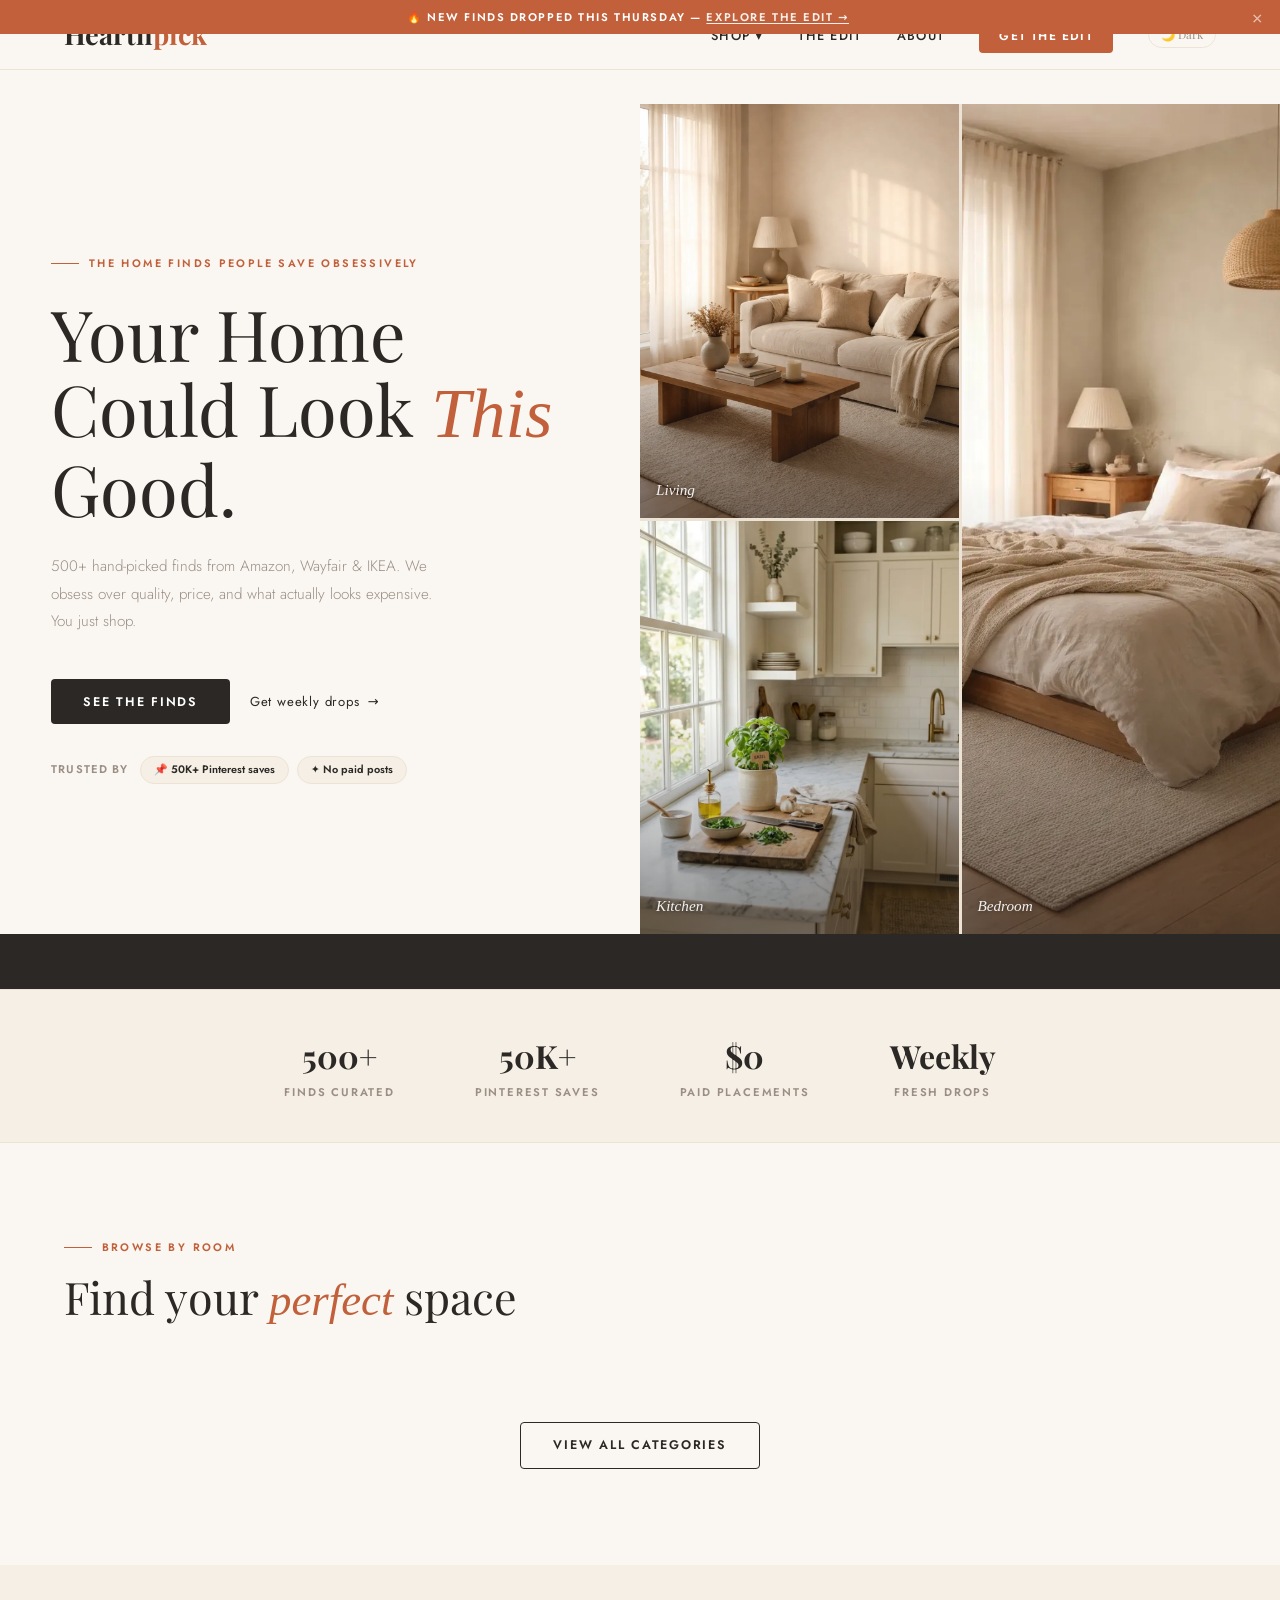
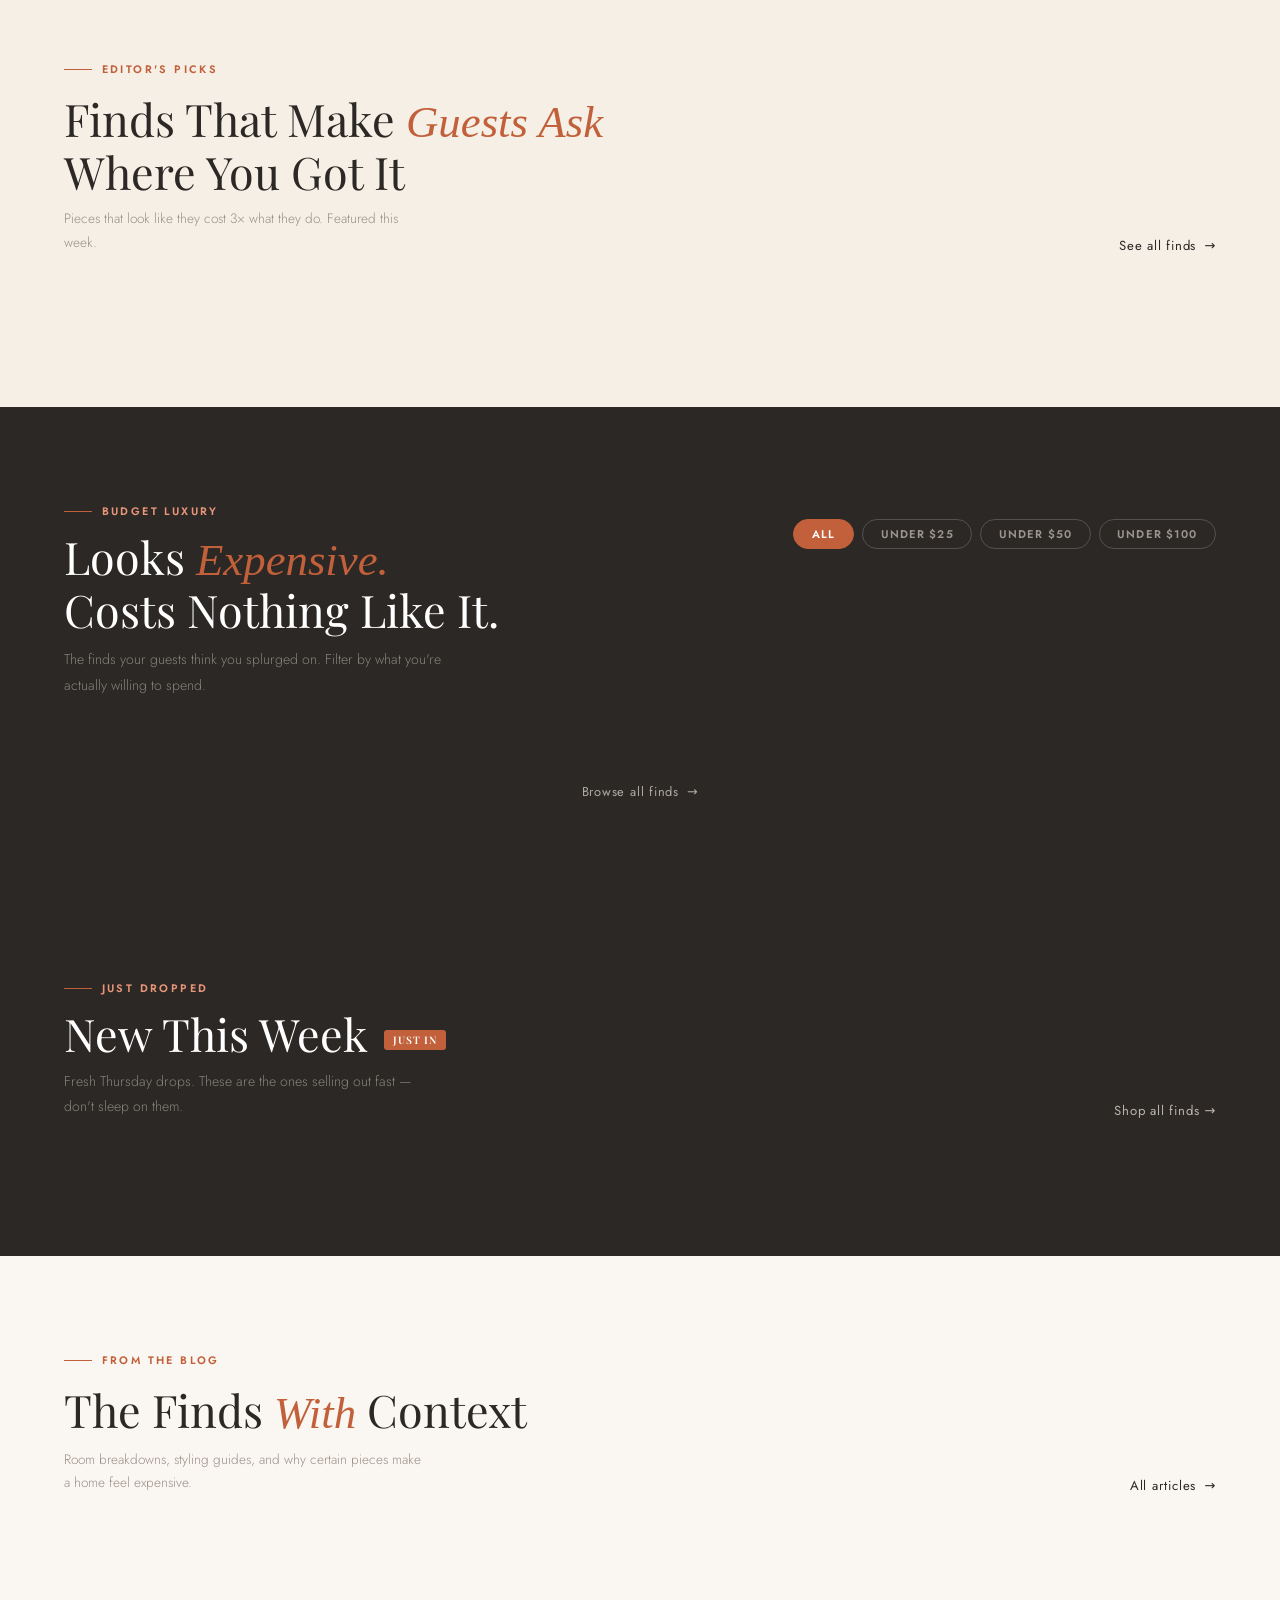
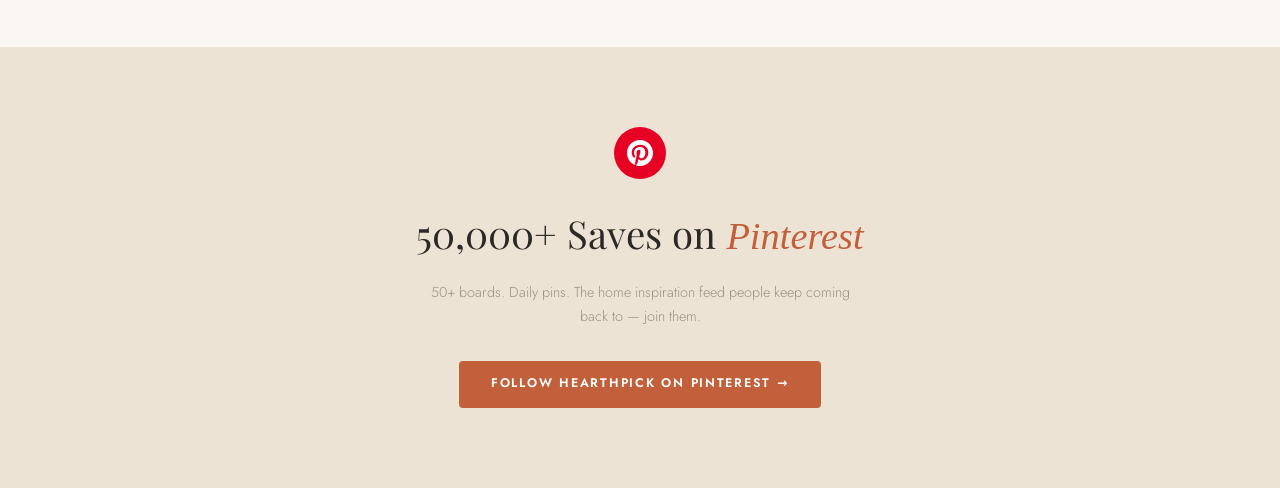
==== commit a1df6efd: "Add files via upload" ====
--- a/index.html
+++ b/index.html
@@ -62,12 +62,11 @@
 
 /* ── RESET & ROOT ── */
 *,*::before,*::after{box-sizing:border-box;margin:0;padding:0}
-/* Hide all pages on initial load — JS will show correct one */
-.page{display:none!important}
-#initial-loader{position:fixed;inset:0;background:var(--linen);z-index:9999;display:flex;align-items:center;justify-content:center;}
-#initial-loader .il-logo{font-family:'Playfair Display',Georgia,serif;font-size:1.8rem;font-weight:700;color:var(--charcoal);opacity:0;animation:ilFade .3s ease .1s forwards;}
-#initial-loader .il-logo span{color:#C1603A;}
-@keyframes ilFade{from{opacity:0;transform:translateY(6px)}to{opacity:1;transform:translateY(0)}}
+/* Initial loader */
+#initial-loader{position:fixed;inset:0;background:#FAF7F2;z-index:9999;display:flex;align-items:center;justify-content:center;transition:opacity .2s ease;}
+#initial-loader.hide{opacity:0;pointer-events:none;}
+.il-logo{font-family:'Playfair Display',Georgia,serif;font-size:1.8rem;font-weight:700;color:#2C2825;}
+.il-logo span{color:#C1603A;}
 :root{
   --terra:#C1603A;--terra-l:#E8957A;--terra-d:#8B3E22;
   --ivory:#F5EFE6;--ivory-d:#EDE3D5;
@@ -503,7 +502,6 @@
 
 </head>
 <body>
-<!-- Initial loader — prevents homepage flash on direct URL visits -->
 <div id="initial-loader"><div class="il-logo">Hearth<span>pick</span></div></div>
 
 <!-- ══ ANNOUNCEMENT BAR ══ -->
@@ -1455,17 +1453,12 @@
 let currentBlogFilter='all';
 
 function goto(page,extra){
-  // Remove initial loader on first navigation
+  // Fade out loader on first navigation
   const loader=document.getElementById('initial-loader');
-  if(loader)loader.remove();
-  // Remove display:none override from all pages
-  document.querySelectorAll('.page').forEach(p=>{
-    p.style.display='none';
-    p.classList.remove('active');
-  });
+  if(loader){loader.classList.add('hide');setTimeout(()=>loader.remove(),250);}
+  document.querySelectorAll('.page').forEach(p=>p.classList.remove('active'));
   const el=document.getElementById('page-'+page);
   if(!el)return;
-  el.style.display='block';
   el.classList.add('active');
   currentPage=page;
   window.scrollTo(0,0);
